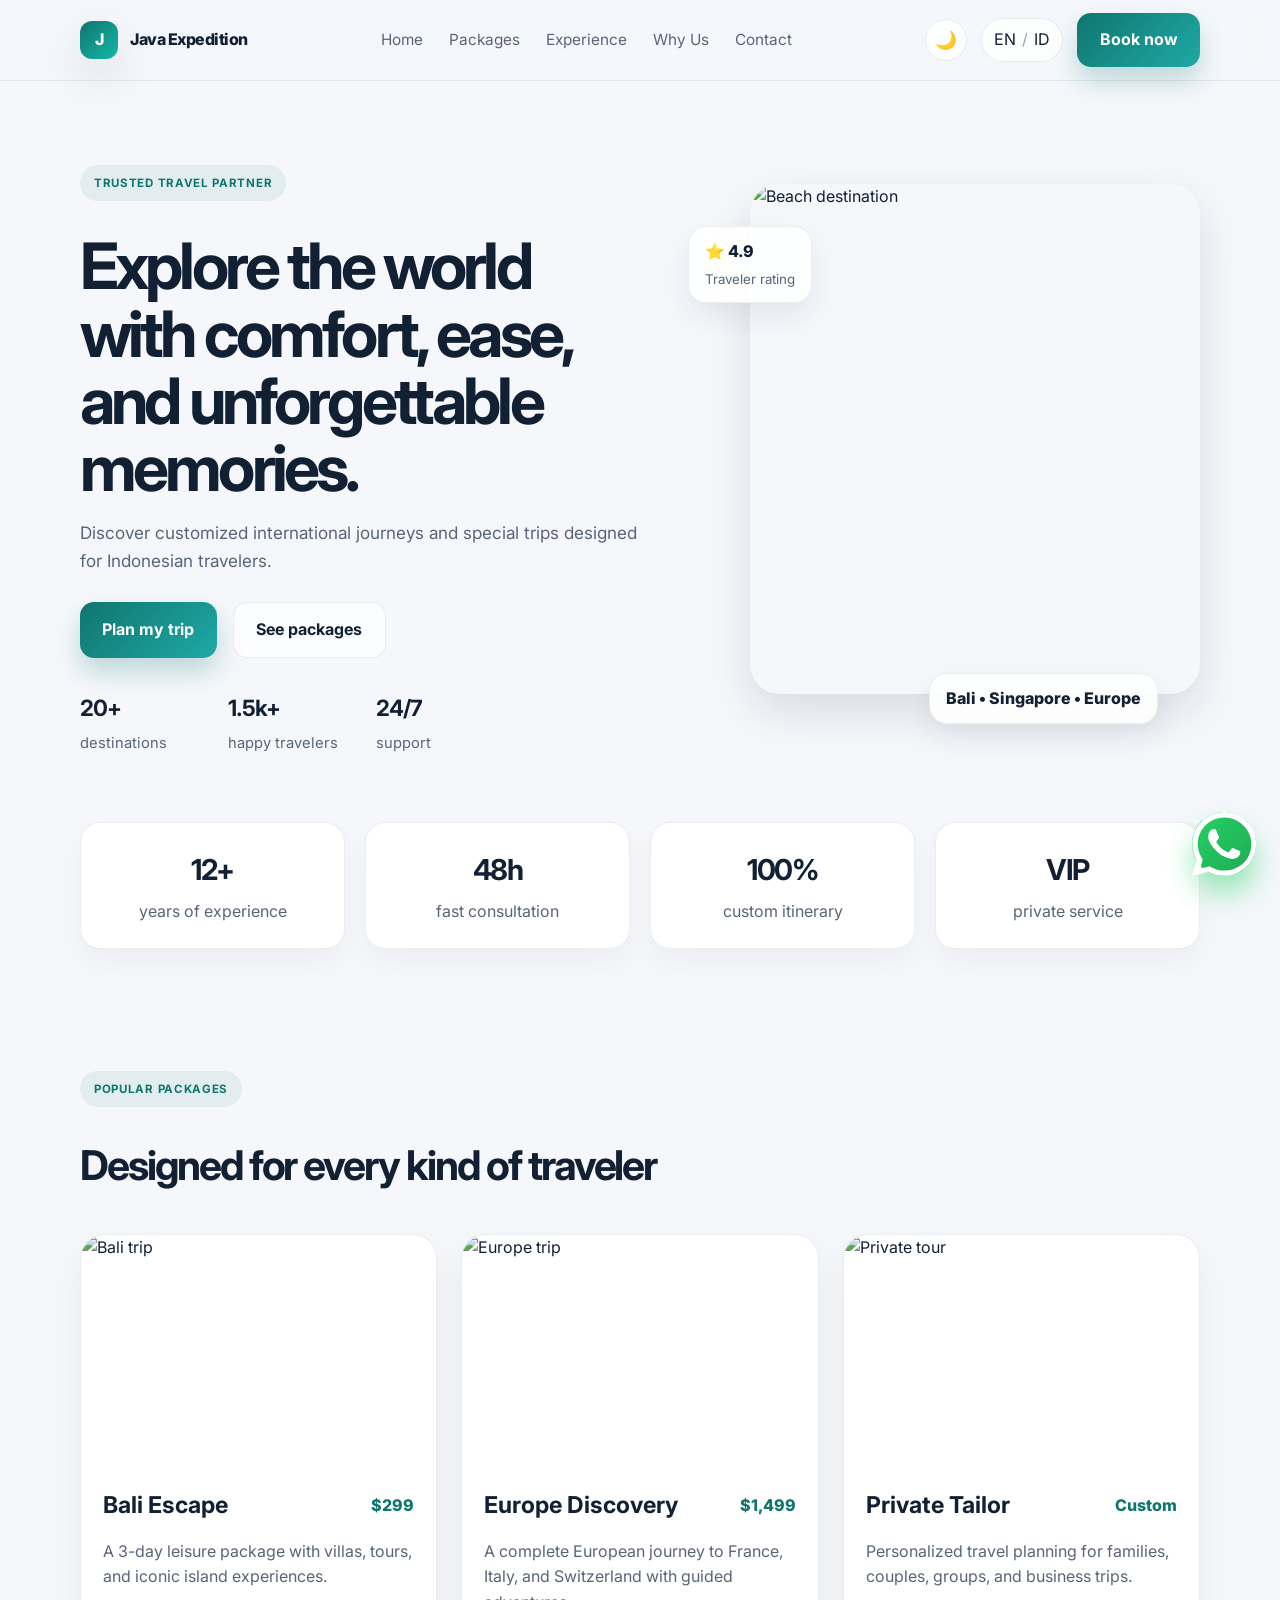
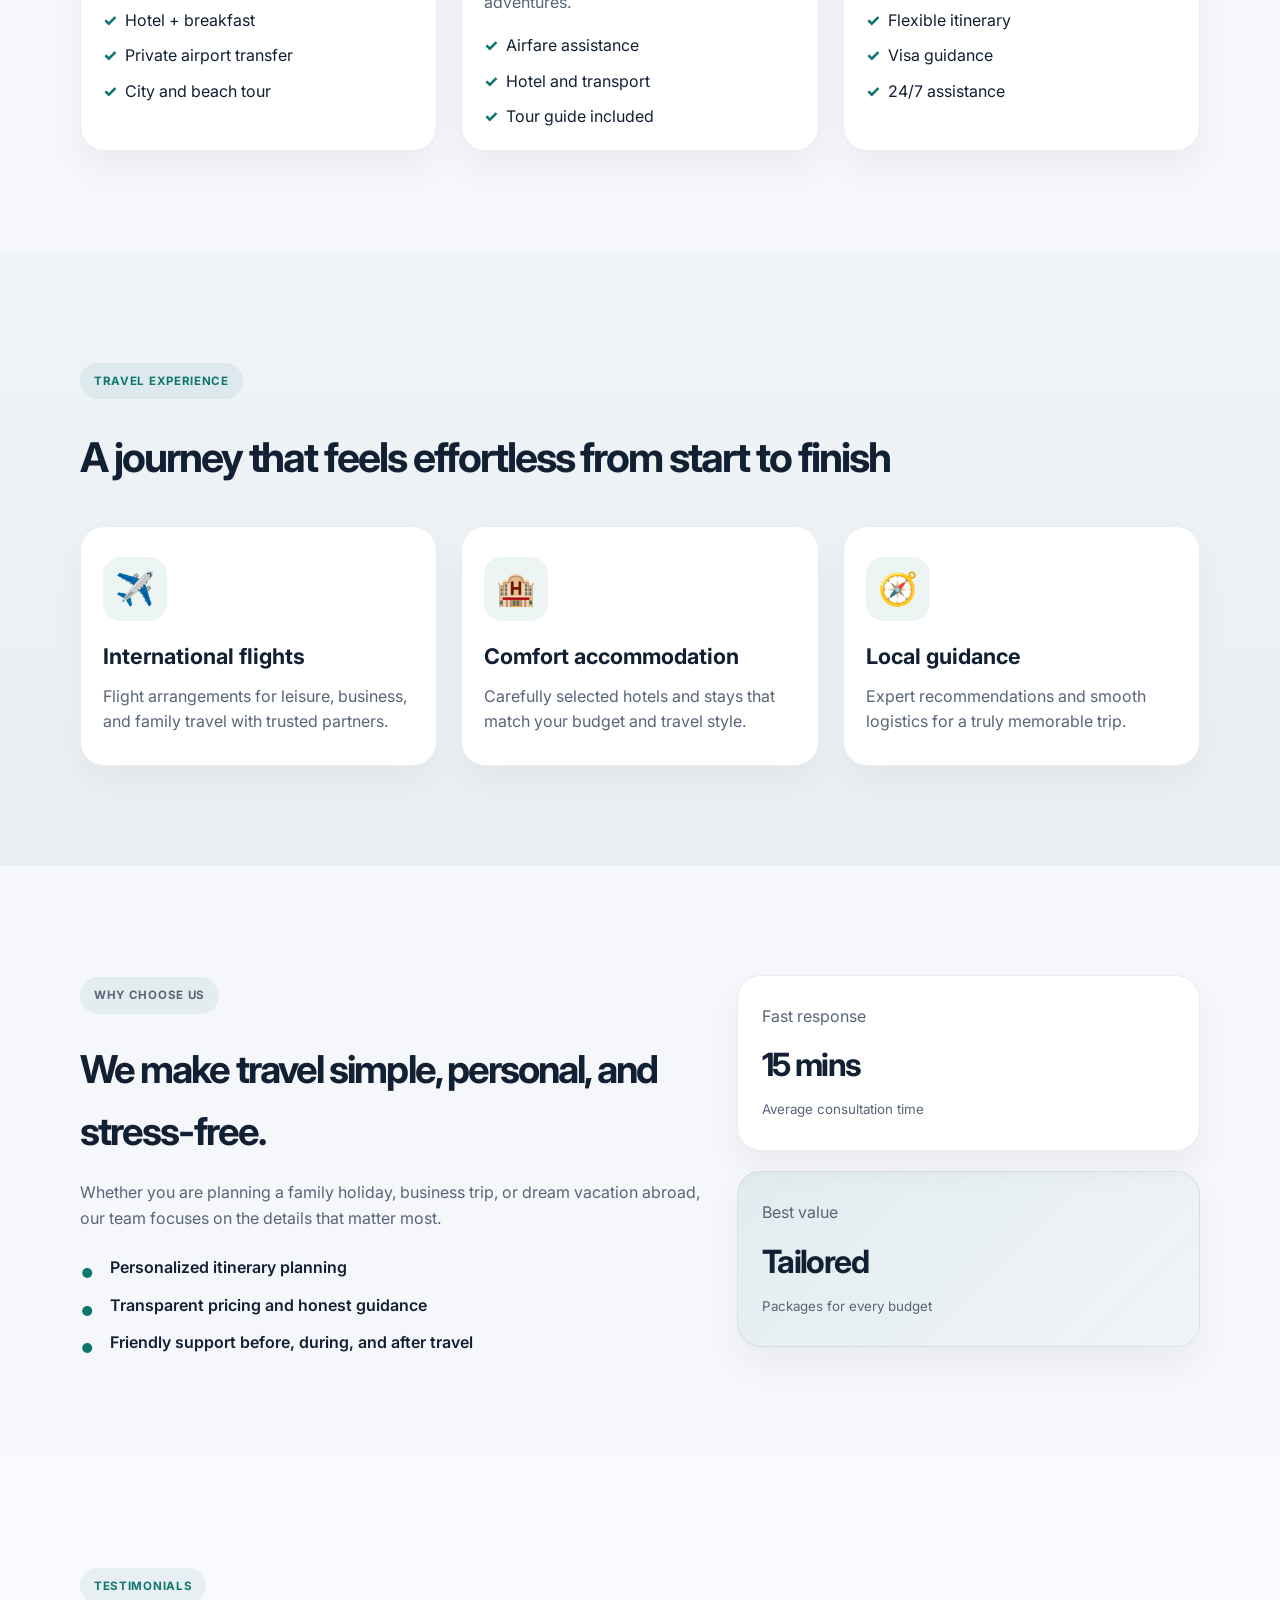
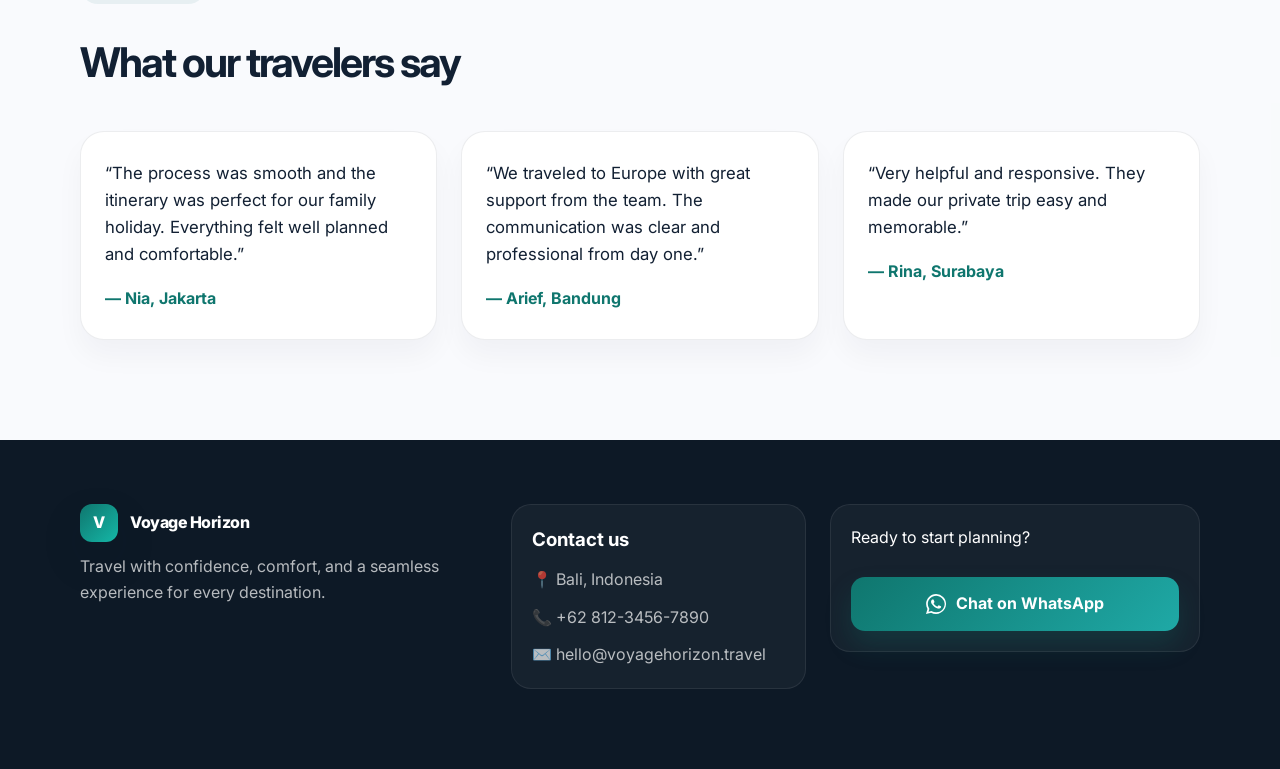
==== index.html @ e989019c "commit pertama" ====
<!DOCTYPE html>
<html lang="en">
  <head>
    <meta charset="UTF-8" />
    <meta name="viewport" content="width=device-width, initial-scale=1.0" />
    <meta
      name="description"
      content="Bilingual international and domestic travel website for private tours and custom packages."
    />
    <title>Java Expedition | Travel & Tours</title>
    <link rel="preconnect" href="https://fonts.googleapis.com" />
    <link rel="preconnect" href="https://fonts.gstatic.com" crossorigin />
    <link
      href="https://fonts.googleapis.com/css2?family=Inter:wght@400;500;600;700;800&display=swap"
      rel="stylesheet"
    />
    <link rel="stylesheet" href="style.css" />
  </head>
  <body>
    <header class="site-header">
      <div class="container nav">
        <div class="brand" aria-label="Java Expedition Logo">
          <span class="brand-mark">J</span>
          <span>Java Expedition</span>
        </div>

        <nav class="main-nav" aria-label="Main navigation">
          <a href="#home" data-i18n="navHome">Home</a>
          <a href="#packages" data-i18n="navPackages">Packages</a>
          <a href="#experience" data-i18n="navExperience">Experience</a>
          <a href="#why-us" data-i18n="navWhyUs">Why Us</a>
          <a href="#contact" data-i18n="navContact">Contact</a>
        </nav>

        <div class="nav-actions">
          <button class="theme-toggle" id="themeToggle" type="button" aria-label="Toggle dark mode">
            <span class="theme-icon" aria-hidden="true">🌙</span>
          </button>
          <button class="lang-toggle" id="langToggle" type="button" aria-label="Toggle language">
            <span>EN</span>
            <span class="divider">/</span>
            <span>ID</span>
          </button>
          <a href="#contact" class="btn btn-primary" data-i18n="navButton">Book now</a>
        </div>
      </div>
    </header>

    <main>
      <section class="hero" id="home">
        <div class="container hero-grid">
          <div class="hero-copy">
            <p class="eyebrow" data-i18n="eyebrow">Trusted travel partner</p>
            <h1 data-i18n="heroTitle">Explore the world with comfort, ease, and unforgettable memories.</h1>
            <p class="lead" data-i18n="heroSubtitle">
              Discover customized international journeys and special trips designed for Indonesian travelers.
            </p>

            <div class="hero-actions">
              <a class="btn btn-primary" href="#contact" data-i18n="ctaPrimary">Plan my trip</a>
              <a class="btn btn-secondary" href="#packages" data-i18n="ctaSecondary">See packages</a>
            </div>

            <ul class="hero-meta">
              <li><strong>20+</strong><span data-i18n="metaDestinations">destinations</span></li>
              <li><strong>1.5k+</strong><span data-i18n="metaClients">happy travelers</span></li>
              <li><strong>24/7</strong><span data-i18n="metaSupport">support</span></li>
            </ul>
          </div>

          <div class="hero-visual" aria-label="Travel destination collage">
            <div class="image-card image-main">
              <img
                src="https://images.unsplash.com/photo-1507525428034-b723cf961d3e?auto=format&fit=crop&w=900&q=80"
                alt="Beach destination"
              />
            </div>
            <div class="floating-badge badge-top">
              <span>⭐ 4.9</span>
              <small data-i18n="badgeReview">Traveler rating</small>
            </div>
            <div class="floating-badge badge-bottom">
              <span data-i18n="badgeTrip">Bali • Singapore • Europe</span>
            </div>
          </div>
        </div>
      </section>

      <section class="stats">
        <div class="container stats-grid">
          <div class="stat-box">
            <strong>12+</strong>
            <span data-i18n="statYears">years of experience</span>
          </div>
          <div class="stat-box">
            <strong>48h</strong>
            <span data-i18n="statResponse">fast consultation</span>
          </div>
          <div class="stat-box">
            <strong>100%</strong>
            <span data-i18n="statCustom">custom itinerary</span>
          </div>
          <div class="stat-box">
            <strong>VIP</strong>
            <span data-i18n="statService">private service</span>
          </div>
        </div>
      </section>

      <section class="section" id="packages">
        <div class="container">
          <div class="section-heading">
            <p class="eyebrow" data-i18n="sectionTag">Popular packages</p>
            <h2 data-i18n="packageHeading">Designed for every kind of traveler</h2>
          </div>

          <div class="card-grid three-col">
            <article class="travel-card">
              <div class="card-image">
                <img
                  src="https://images.unsplash.com/photo-1527631746610-bca00a040d60?auto=format&fit=crop&w=800&q=80"
                  alt="Bali trip"
                />
              </div>
              <div class="card-body">
                <div class="card-header">
                  <h3 data-i18n="packageOneTitle">Bali Escape</h3>
                  <span class="price">$299</span>
                </div>
                <p data-i18n="packageOneText">A 3-day leisure package with villas, tours, and iconic island experiences.</p>
                <ul>
                  <li data-i18n="packageOneItem1">Hotel + breakfast</li>
                  <li data-i18n="packageOneItem2">Private airport transfer</li>
                  <li data-i18n="packageOneItem3">City and beach tour</li>
                </ul>
              </div>
            </article>

            <article class="travel-card">
              <div class="card-image">
                <img
                  src="https://images.unsplash.com/photo-1501785888041-af3ef285b470?auto=format&fit=crop&w=800&q=80"
                  alt="Europe trip"
                />
              </div>
              <div class="card-body">
                <div class="card-header">
                  <h3 data-i18n="packageTwoTitle">Europe Discovery</h3>
                  <span class="price">$1,499</span>
                </div>
                <p data-i18n="packageTwoText">A complete European journey to France, Italy, and Switzerland with guided adventures.</p>
                <ul>
                  <li data-i18n="packageTwoItem1">Airfare assistance</li>
                  <li data-i18n="packageTwoItem2">Hotel and transport</li>
                  <li data-i18n="packageTwoItem3">Tour guide included</li>
                </ul>
              </div>
            </article>

            <article class="travel-card">
              <div class="card-image">
                <img
                  src="https://images.unsplash.com/photo-1516483638261-f4dbaf036963?auto=format&fit=crop&w=800&q=80"
                  alt="Private tour"
                />
              </div>
              <div class="card-body">
                <div class="card-header">
                  <h3 data-i18n="packageThreeTitle">Private Tailor</h3>
                  <span class="price">Custom</span>
                </div>
                <p data-i18n="packageThreeText">Personalized travel planning for families, couples, groups, and business trips.</p>
                <ul>
                  <li data-i18n="packageThreeItem1">Flexible itinerary</li>
                  <li data-i18n="packageThreeItem2">Visa guidance</li>
                  <li data-i18n="packageThreeItem3">24/7 assistance</li>
                </ul>
              </div>
            </article>
          </div>
        </div>
      </section>

      <section class="section alt-section" id="experience">
        <div class="container">
          <div class="section-heading">
            <p class="eyebrow" data-i18n="experienceTag">Travel experience</p>
            <h2 data-i18n="experienceHeading">A journey that feels effortless from start to finish</h2>
          </div>

          <div class="feature-grid">
            <div class="feature-box">
              <div class="icon">✈️</div>
              <h3 data-i18n="featureOneTitle">International flights</h3>
              <p data-i18n="featureOneText">Flight arrangements for leisure, business, and family travel with trusted partners.</p>
            </div>
            <div class="feature-box">
              <div class="icon">🏨</div>
              <h3 data-i18n="featureTwoTitle">Comfort accommodation</h3>
              <p data-i18n="featureTwoText">Carefully selected hotels and stays that match your budget and travel style.</p>
            </div>
            <div class="feature-box">
              <div class="icon">🧭</div>
              <h3 data-i18n="featureThreeTitle">Local guidance</h3>
              <p data-i18n="featureThreeText">Expert recommendations and smooth logistics for a truly memorable trip.</p>
            </div>
          </div>
        </div>
      </section>

      <section class="section" id="why-us">
        <div class="container why-grid">
          <div class="why-copy">
            <p class="eyebrow" data-i18n="whyTag">Why choose us</p>
            <h2 data-i18n="whyHeading">We make travel simple, personal, and stress-free.</h2>
            <p data-i18n="whyText">
              Whether you are planning a family holiday, business trip, or dream vacation abroad, our team focuses on the details that matter most.
            </p>
            <ul class="check-list">
              <li data-i18n="whyItem1">Personalized itinerary planning</li>
              <li data-i18n="whyItem2">Transparent pricing and honest guidance</li>
              <li data-i18n="whyItem3">Friendly support before, during, and after travel</li>
            </ul>
          </div>

          <div class="why-panel">
            <div class="mini-card">
              <span class="mini-label" data-i18n="panelLabel">Fast response</span>
              <strong>15 mins</strong>
              <small data-i18n="panelText">Average consultation time</small>
            </div>
            <div class="mini-card accent">
              <span class="mini-label" data-i18n="panelLabel2">Best value</span>
              <strong>Tailored</strong>
              <small data-i18n="panelText2">Packages for every budget</small>
            </div>
          </div>
        </div>
      </section>

      <section class="section testimonial-section">
        <div class="container">
          <div class="section-heading">
            <p class="eyebrow" data-i18n="reviewTag">Testimonials</p>
            <h2 data-i18n="reviewHeading">What our travelers say</h2>
          </div>

          <div class="testimonial-grid">
            <blockquote>
              <p data-i18n="reviewOne">“The process was smooth and the itinerary was perfect for our family holiday. Everything felt well planned and comfortable.”</p>
              <footer>— Nia, Jakarta</footer>
            </blockquote>
            <blockquote>
              <p data-i18n="reviewTwo">“We traveled to Europe with great support from the team. The communication was clear and professional from day one.”</p>
              <footer>— Arief, Bandung</footer>
            </blockquote>
            <blockquote>
              <p data-i18n="reviewThree">“Very helpful and responsive. They made our private trip easy and memorable.”</p>
              <footer>— Rina, Surabaya</footer>
            </blockquote>
          </div>
        </div>
      </section>
    </main>

    <footer class="site-footer" id="contact">
      <div class="container footer-grid">
        <div>
          <div class="brand footer-brand" aria-label="Voyage Horizon Logo">
            <span class="brand-mark">V</span>
            <span>Voyage Horizon</span>
          </div>
          <p data-i18n="footerText">Travel with confidence, comfort, and a seamless experience for every destination.</p>
        </div>

        <div class="contact-box">
          <h3 data-i18n="contactTitle">Contact us</h3>
          <p>📍 Bali, Indonesia</p>
          <p>📞 +62 812-3456-7890</p>
          <p>✉️ hello@voyagehorizon.travel</p>
        </div>

        <div class="cta-box">
          <p data-i18n="ctaFooter">Ready to start planning?</p>
          <a
            class="btn btn-primary whatsapp-button"
            href="https://wa.me/6281234567890?text=Hello%20Voyage%20Horizon%2C%20I%20want%20to%20book%20a%20trip%20with%20you."
            target="_blank"
            rel="noopener noreferrer"
            aria-label="Chat on WhatsApp"
          >
            <span class="whatsapp-icon" aria-hidden="true">
              <svg viewBox="0 0 24 24" xmlns="http://www.w3.org/2000/svg">
                <path d="M20.52 3.48A11.86 11.86 0 0 0 12.1 0C5.53 0 .13 5.4.13 12.04c0 2.12.56 4.2 1.62 6.03L0 24l6.08-1.6a11.97 11.97 0 0 0 5.98 1.52h.01c6.57 0 11.96-5.41 11.96-12.05 0-3.22-1.25-6.25-3.52-8.39ZM12.1 21.96h-.01a9.97 9.97 0 0 1-5.07-1.38l-.36-.22-3.6.95 1-3.5-.24-.37A9.93 9.93 0 0 1 2.16 12c0-5.5 4.48-9.97 10.01-9.97 2.67 0 5.17 1.04 7.04 2.93A9.87 9.87 0 0 1 12.1 21.96Zm5.52-7.42c-.3-.15-1.77-.87-2.04-.97-.27-.1-.47-.15-.67.15-.2.3-.77.97-.94 1.17-.17.2-.35.22-.65.07-.3-.15-1.28-.47-2.43-1.5-.9-.8-1.51-1.78-1.68-2.08-.18-.3-.02-.46.13-.61.14-.14.3-.35.45-.52.15-.17.2-.3.3-.5.1-.2.05-.38-.03-.52-.08-.15-.67-1.62-.92-2.22-.24-.58-.49-.5-.67-.5h-.57c-.2 0-.52.07-.8.35-.27.28-1.03 1.01-1.03 2.46 0 1.45 1.05 2.85 1.2 3.04.15.2 2.08 3.17 5.04 4.44.7.3 1.25.48 1.68.62.71.22 1.35.19 1.86.11.57-.08 1.77-.72 2.02-1.42.25-.7.25-1.3.18-1.42-.08-.13-.28-.2-.58-.35Z" fill="currentColor"/>
              </svg>
            </span>
            <span data-i18n="whatsappButton">Chat on WhatsApp</span>
          </a>
        </div>
      </div>
    </footer>

    <a
      class="floating-whatsapp"
      href="https://wa.me/6285231127887?text=Hello%20Voyage%20Horizon%2C%20I%20want%20to%20book%20a%20trip%20with%20you."
      target="_blank"
      rel="noopener noreferrer"
      aria-label="Chat on WhatsApp"
    >
      <svg viewBox="0 0 24 24" xmlns="http://www.w3.org/2000/svg">
        <path d="M20.52 3.48A11.86 11.86 0 0 0 12.1 0C5.53 0 .13 5.4.13 12.04c0 2.12.56 4.2 1.62 6.03L0 24l6.08-1.6a11.97 11.97 0 0 0 5.98 1.52h.01c6.57 0 11.96-5.41 11.96-12.05 0-3.22-1.25-6.25-3.52-8.39ZM12.1 21.96h-.01a9.97 9.97 0 0 1-5.07-1.38l-.36-.22-3.6.95 1-3.5-.24-.37A9.93 9.93 0 0 1 2.16 12c0-5.5 4.48-9.97 10.01-9.97 2.67 0 5.17 1.04 7.04 2.93A9.87 9.87 0 0 1 12.1 21.96Zm5.52-7.42c-.3-.15-1.77-.87-2.04-.97-.27-.1-.47-.15-.67.15-.2.3-.77.97-.94 1.17-.17.2-.35.22-.65.07-.3-.15-1.28-.47-2.43-1.5-.9-.8-1.51-1.78-1.68-2.08-.18-.3-.02-.46.13-.61.14-.14.3-.35.45-.52.15-.17.2-.3.3-.5.1-.2.05-.38-.03-.52-.08-.15-.67-1.62-.92-2.22-.24-.58-.49-.5-.67-.5h-.57c-.2 0-.52.07-.8.35-.27.28-1.03 1.01-1.03 2.46 0 1.45 1.05 2.85 1.2 3.04.15.2 2.08 3.17 5.04 4.44.7.3 1.25.48 1.68.62.71.22 1.35.19 1.86.11.57-.08 1.77-.72 2.02-1.42.25-.7.25-1.3.18-1.42-.08-.13-.28-.2-.58-.35Z" fill="currentColor"/>
      </svg>
    </a>

    <script src="script.js"></script>
  </body>
</html>
---- style.css ----
:root {
  --bg: #f5f7fb;
  --surface: #ffffff;
  --surface-alt: #eef4ff;
  --primary: #0f766e;
  --primary-dark: #0a4d4a;
  --accent: #f59e0b;
  --text: #122033;
  --muted: #586578;
  --line: rgba(18, 32, 51, 0.08);
  --shadow: 0 18px 45px rgba(15, 23, 42, 0.12);
  --green: #25d366;
  --green-dark: #1ea952;
}

body[data-theme="dark"] {
  --bg: #0b1220;
  --surface: #111827;
  --surface-alt: #172033;
  --primary: #57d0bb;
  --primary-dark: #9fead9;
  --accent: #fbbf24;
  --text: #edf6ff;
  --muted: #b9c4d8;
  --line: rgba(148, 163, 184, 0.18);
  --shadow: 0 18px 45px rgba(2, 6, 23, 0.55);
  --green: #25d366;
  --green-dark: #1ea952;
}

* {
  box-sizing: border-box;
}

html {
  scroll-behavior: smooth;
}

body {
  margin: 0;
  font-family: "Inter", sans-serif;
  background: var(--bg);
  color: var(--text);
  line-height: 1.6;
  transition: background-color 0.25s ease, color 0.25s ease;
}

a {
  text-decoration: none;
  color: inherit;
}

img {
  display: block;
  width: 100%;
}

button {
  font: inherit;
}

.container {
  width: min(1120px, calc(100% - 32px));
  margin: 0 auto;
}

.site-header {
  position: sticky;
  top: 0;
  z-index: 100;
  backdrop-filter: blur(12px);
  background: rgba(245, 247, 251, 0.82);
  border-bottom: 1px solid var(--line);
}

body[data-theme="dark"] .site-header {
  background: rgba(11, 18, 32, 0.82);
}

.nav {
  display: flex;
  align-items: center;
  justify-content: space-between;
  min-height: 80px;
  gap: 20px;
}

.brand {
  display: inline-flex;
  align-items: center;
  gap: 12px;
  font-weight: 800;
  color: var(--text);
  letter-spacing: -0.03em;
}

.brand-mark {
  display: grid;
  place-items: center;
  width: 38px;
  height: 38px;
  border-radius: 12px;
  color: white;
  background: linear-gradient(135deg, var(--primary), #15b7a7);
  box-shadow: var(--shadow);
}

.main-nav {
  display: flex;
  align-items: center;
  gap: 26px;
  color: var(--muted);
  font-size: 0.96rem;
}

.main-nav a {
  transition: color 0.2s ease;
}

.main-nav a:hover,
.main-nav a:focus-visible {
  color: var(--primary);
}

.nav-actions {
  display: flex;
  align-items: center;
  gap: 14px;
}

.theme-toggle,
.lang-toggle {
  display: inline-flex;
  align-items: center;
  justify-content: center;
  border: 1px solid var(--line);
  background: rgba(255, 255, 255, 0.8);
  border-radius: 999px;
  color: var(--text);
  cursor: pointer;
  transition: transform 0.2s ease, border-color 0.2s ease, background-color 0.2s ease;
}

.theme-toggle {
  width: 42px;
  height: 42px;
  padding: 0;
  font-size: 1.1rem;
}

.lang-toggle {
  gap: 6px;
  padding: 8px 12px;
}

.theme-toggle:hover,
.theme-toggle:focus-visible,
.lang-toggle:hover,
.lang-toggle:focus-visible {
  transform: translateY(-1px);
  border-color: rgba(15, 118, 110, 0.35);
}

body[data-theme="dark"] .theme-toggle,
body[data-theme="dark"] .lang-toggle {
  background: rgba(17, 24, 39, 0.8);
}

.divider {
  opacity: 0.4;
}

.btn {
  display: inline-flex;
  align-items: center;
  justify-content: center;
  gap: 10px;
  border-radius: 14px;
  padding: 0.9rem 1.4rem;
  font-weight: 700;
  transition: transform 0.2s ease, box-shadow 0.2s ease;
}

.btn:hover,
.btn:focus-visible {
  transform: translateY(-2px);
}

.btn-primary {
  background: linear-gradient(135deg, var(--primary), #1fa9a6);
  color: #fff;
  box-shadow: 0 14px 26px rgba(15, 118, 110, 0.24);
}

.btn-secondary {
  background: rgba(255, 255, 255, 0.7);
  color: var(--text);
  border: 1px solid var(--line);
}

body[data-theme="dark"] .btn-secondary {
  background: rgba(17, 24, 39, 0.9);
}

.hero {
  padding: 72px 0 48px;
}

.hero-grid {
  display: grid;
  grid-template-columns: 1.05fr 0.95fr;
  align-items: center;
  gap: 42px;
}

.eyebrow {
  display: inline-flex;
  align-items: center;
  gap: 8px;
  padding: 9px 14px;
  border-radius: 999px;
  background: rgba(15, 118, 110, 0.08);
  color: var(--primary);
  letter-spacing: 0.06em;
  text-transform: uppercase;
  font-size: 0.72rem;
  font-weight: 700;
}

.hero-copy h1 {
  margin: 20px 0 18px;
  font-size: clamp(2.5rem, 5vw, 4.3rem);
  line-height: 1.05;
  letter-spacing: -0.06em;
}

.lead {
  max-width: 560px;
  font-size: 1.07rem;
  color: var(--muted);
}

.hero-actions {
  display: flex;
  flex-wrap: wrap;
  gap: 16px;
  margin-top: 28px;
}

.hero-meta {
  list-style: none;
  display: flex;
  flex-wrap: wrap;
  gap: 28px;
  padding: 0;
  margin: 32px 0 0;
}

.hero-meta li {
  display: flex;
  flex-direction: column;
  gap: 6px;
  min-width: 120px;
}

.hero-meta strong {
  font-size: 1.4rem;
  letter-spacing: -0.04em;
}

.hero-meta span {
  color: var(--muted);
  font-size: 0.92rem;
}

.hero-visual {
  position: relative;
  min-height: 540px;
}

.image-card {
  position: absolute;
  overflow: hidden;
  border-radius: 30px;
  box-shadow: var(--shadow);
}

.image-main {
  inset: 0 0 30px 62px;
}

.image-main img {
  height: 100%;
  object-fit: cover;
}

.floating-badge {
  position: absolute;
  display: flex;
  flex-direction: column;
  gap: 4px;
  background: rgba(255, 255, 255, 0.9);
  border: 1px solid rgba(18, 32, 51, 0.08);
  border-radius: 18px;
  padding: 12px 16px;
  box-shadow: 0 14px 30px rgba(18, 32, 51, 0.08);
}

.floating-badge span {
  font-weight: 800;
  color: var(--text);
}

.floating-badge small {
  color: var(--muted);
}

.badge-top {
  left: 0;
  top: 42px;
}

.badge-bottom {
  right: 42px;
  bottom: 0;
}

.stats {
  padding: 18px 0 10px;
}

.stats-grid {
  display: grid;
  grid-template-columns: repeat(4, 1fr);
  gap: 20px;
}

.stat-box {
  background: var(--surface);
  border: 1px solid var(--line);
  border-radius: 20px;
  padding: 24px 20px;
  text-align: center;
  box-shadow: 0 14px 28px rgba(15, 23, 42, 0.04);
}

.stat-box strong {
  display: block;
  font-size: 1.8rem;
  letter-spacing: -0.05em;
  margin-bottom: 6px;
}

.stat-box span {
  color: var(--muted);
}

.section {
  padding: 100px 0;
}

.alt-section {
  background: linear-gradient(180deg, rgba(17, 94, 89, 0.02), rgba(17, 94, 89, 0.06));
}

.section-heading {
  margin-bottom: 36px;
}

.section-heading h2 {
  margin: 14px 0 0;
  font-size: clamp(2rem, 3.2vw, 3rem);
  letter-spacing: -0.05em;
}

.card-grid {
  display: grid;
  gap: 24px;
}

.three-col {
  grid-template-columns: repeat(3, minmax(0, 1fr));
}

.travel-card {
  background: var(--surface);
  border: 1px solid var(--line);
  border-radius: 24px;
  overflow: hidden;
  box-shadow: 0 16px 36px rgba(15, 23, 42, 0.05);
}

.card-image img {
  height: 230px;
  object-fit: cover;
}

.card-body {
  padding: 22px 22px 20px;
}

.card-header {
  display: flex;
  align-items: center;
  justify-content: space-between;
  gap: 14px;
}

.card-header h3 {
  margin: 0;
  font-size: 1.45rem;
}

.price {
  color: var(--primary);
  font-weight: 800;
}

.card-body p {
  margin: 14px 0 18px;
  color: var(--muted);
}

.card-body ul {
  list-style: none;
  padding: 0;
  margin: 0;
  display: grid;
  gap: 10px;
  color: var(--text);
}

.card-body li::before {
  content: "✓";
  color: var(--primary);
  font-weight: 800;
  margin-right: 8px;
}

.feature-grid {
  display: grid;
  grid-template-columns: repeat(3, minmax(0, 1fr));
  gap: 24px;
}

.feature-box {
  background: var(--surface);
  border: 1px solid var(--line);
  border-radius: 24px;
  padding: 30px 22px;
  box-shadow: 0 14px 32px rgba(15, 23, 42, 0.04);
}

.icon {
  display: grid;
  place-items: center;
  width: 64px;
  height: 64px;
  border-radius: 18px;
  background: rgba(15, 118, 110, 0.08);
  font-size: 2rem;
  margin-bottom: 18px;
}

.feature-box h3 {
  margin: 0 0 10px;
  font-size: 1.35rem;
}

.feature-box p {
  margin: 0;
  color: var(--muted);
}

.why-grid {
  display: grid;
  grid-template-columns: 1.15fr 0.85fr;
  gap: 30px;
  align-items: center;
}

.why-copy h2 {
  font-size: clamp(2rem, 3vw, 3rem);
  margin: 14px 0 18px;
  letter-spacing: -0.05em;
}

.why-copy p {
  color: var(--muted);
}

.check-list {
  list-style: none;
  padding: 0;
  margin: 24px 0 0;
  display: grid;
  gap: 12px;
}

.check-list li {
  position: relative;
  padding-left: 30px;
  font-weight: 600;
}

.check-list li::before {
  content: "•";
  position: absolute;
  left: 0;
  top: 0;
  color: var(--primary);
  font-size: 2rem;
  line-height: 1;
}

.why-panel {
  display: grid;
  gap: 20px;
}

.mini-card {
  background: var(--surface);
  border: 1px solid var(--line);
  border-radius: 24px;
  padding: 28px 24px;
  box-shadow: 0 18px 34px rgba(15, 23, 42, 0.05);
}

.mini-card strong {
  display: block;
  font-size: 2rem;
  letter-spacing: -0.05em;
  margin: 10px 0 6px;
}

.mini-label,
.mini-card small {
  color: var(--muted);
}

.mini-card.accent {
  background: linear-gradient(135deg, rgba(15, 118, 110, 0.08), rgba(15, 118, 110, 0.02));
}

.testimonial-section {
  background: rgba(255, 255, 255, 0.35);
}

.testimonial-grid {
  display: grid;
  grid-template-columns: repeat(3, minmax(0, 1fr));
  gap: 24px;
}

blockquote {
  margin: 0;
  padding: 28px 24px;
  background: var(--surface);
  border-radius: 24px;
  border: 1px solid var(--line);
  box-shadow: 0 16px 28px rgba(15, 23, 42, 0.04);
}

blockquote p {
  margin: 0 0 18px;
  color: var(--text);
  font-size: 1.05rem;
}

blockquote footer {
  margin-top: 12px;
  color: var(--primary);
  font-weight: 700;
}

.site-footer {
  background: #0d1926;
  color: rgba(255, 255, 255, 0.84);
  padding: 64px 0 80px;
}

.footer-grid {
  display: grid;
  grid-template-columns: 1.1fr 0.8fr 1fr;
  gap: 24px;
  align-items: start;
}

.footer-brand {
  color: white;
}

.site-footer p {
  margin: 12px 0 0;
  color: rgba(255, 255, 255, 0.7);
}

.contact-box,
.cta-box {
  background: rgba(255, 255, 255, 0.04);
  border: 1px solid rgba(255, 255, 255, 0.08);
  border-radius: 20px;
  padding: 20px 20px;
}

.contact-box h3,
.cta-box p {
  color: white;
  margin-top: 0;
  margin-bottom: 12px;
}

.whatsapp-button {
  width: 100%;
  margin-top: 14px;
}

.whatsapp-icon {
  width: 20px;
  height: 20px;
  display: inline-flex;
}

.whatsapp-icon svg,
.floating-whatsapp svg {
  width: 100%;
  height: 100%;
}

.floating-whatsapp {
  position: fixed;
  right: 24px;
  bottom: 24px;
  width: 64px;
  height: 64px;
  display: grid;
  place-items: center;
  background: linear-gradient(135deg, var(--green), var(--green-dark));
  color: white;
  border-radius: 50%;
  box-shadow: 0 18px 28px rgba(37, 211, 102, 0.45);
  z-index: 200;
}

.floating-whatsapp:hover,
.floating-whatsapp:focus-visible {
  transform: translateY(-2px) scale(1.02);
}

@media (max-width: 900px) {
  .main-nav {
    display: none;
  }

  .hero-grid,
  .why-grid,
  .footer-grid,
  .three-col,
  .feature-grid,
  .testimonial-grid,
  .stats-grid {
    grid-template-columns: 1fr;
  }

  .hero-visual {
    min-height: 420px;
  }

  .image-main {
    inset: 0 0 12px 0;
  }

  .badge-bottom {
    right: 12px;
  }
}

@media (max-width: 560px) {
  .nav {
    flex-wrap: wrap;
    justify-content: center;
    padding: 16px 0;
  }

  .nav-actions {
    width: 100%;
    justify-content: center;
  }

  .hero {
    padding-top: 44px;
  }

  .hero-copy h1 {
    font-size: clamp(2.2rem, 14vw, 3rem);
  }

  .hero-actions,
  .hero-meta {
    flex-direction: column;
    align-items: flex-start;
  }

  .btn {
    width: 100%;
  }

  .floating-whatsapp {
    width: 58px;
    height: 58px;
    right: 18px;
    bottom: 18px;
  }
}
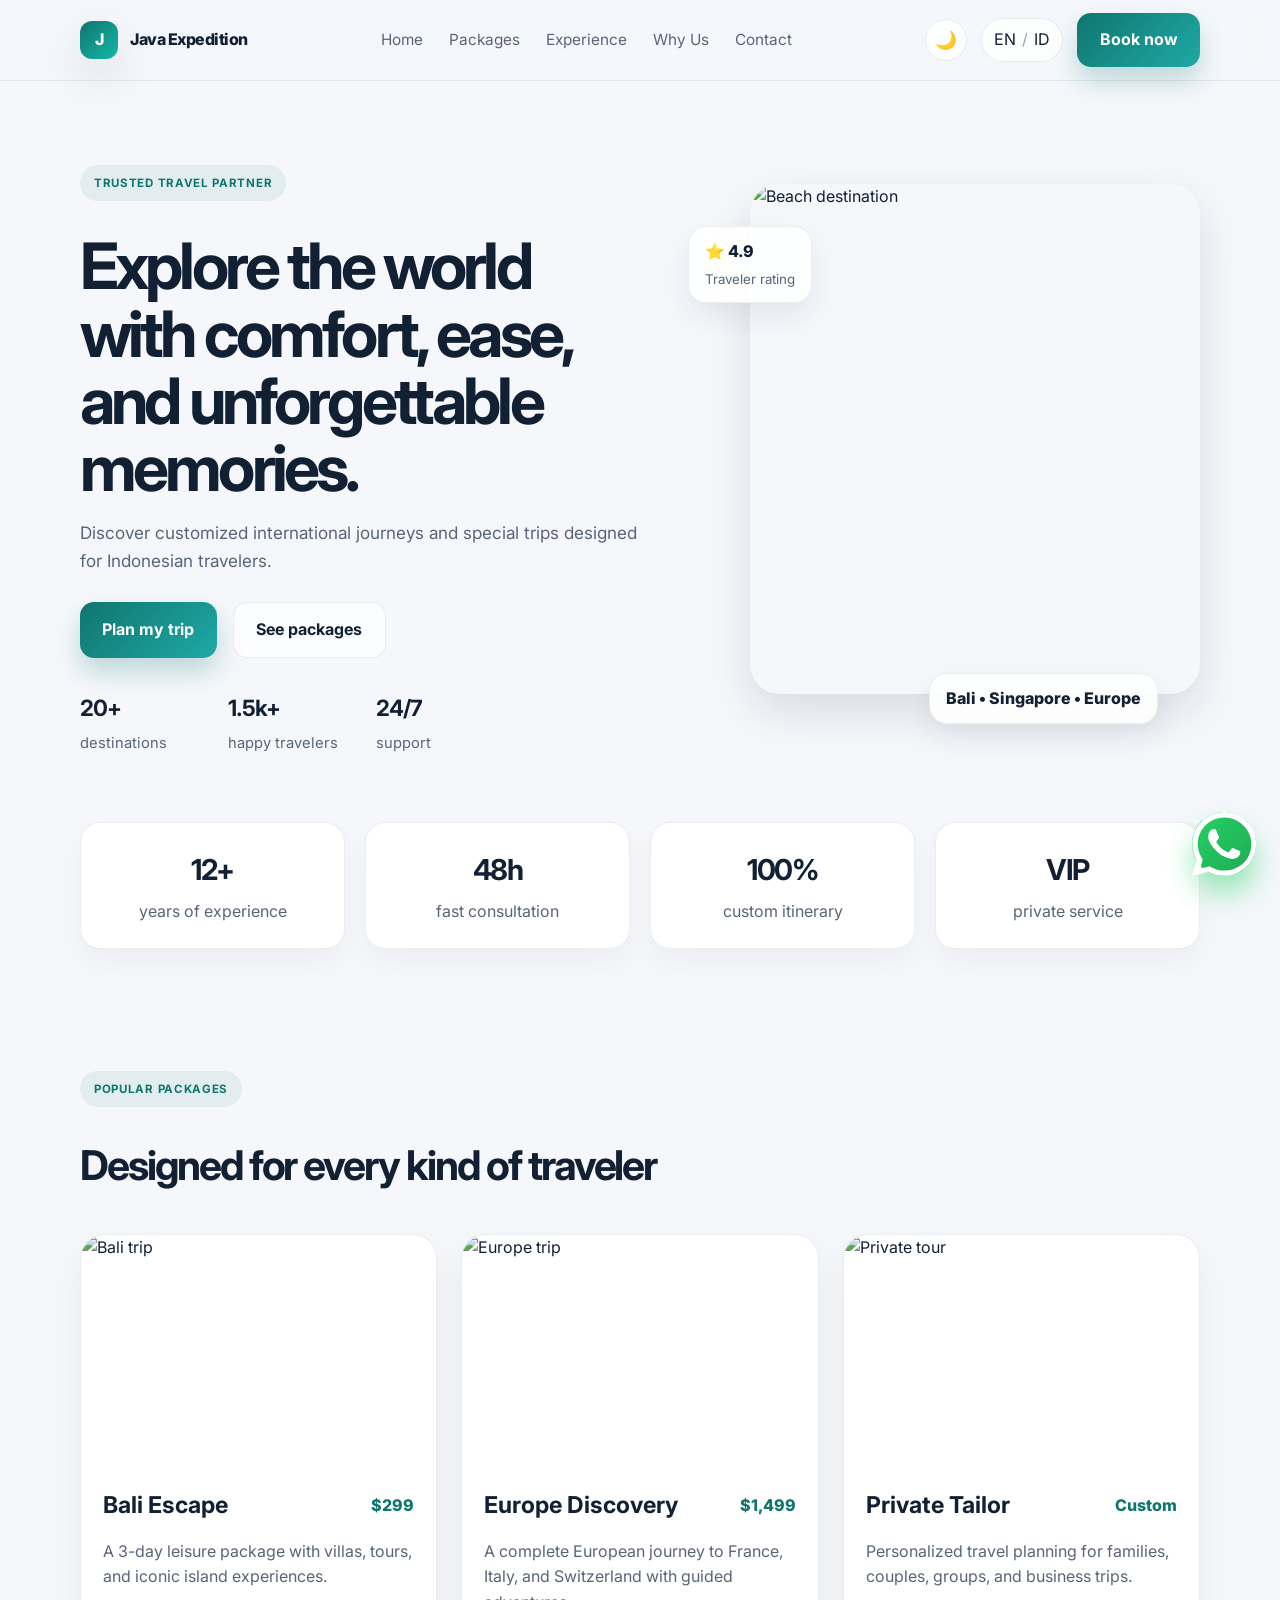
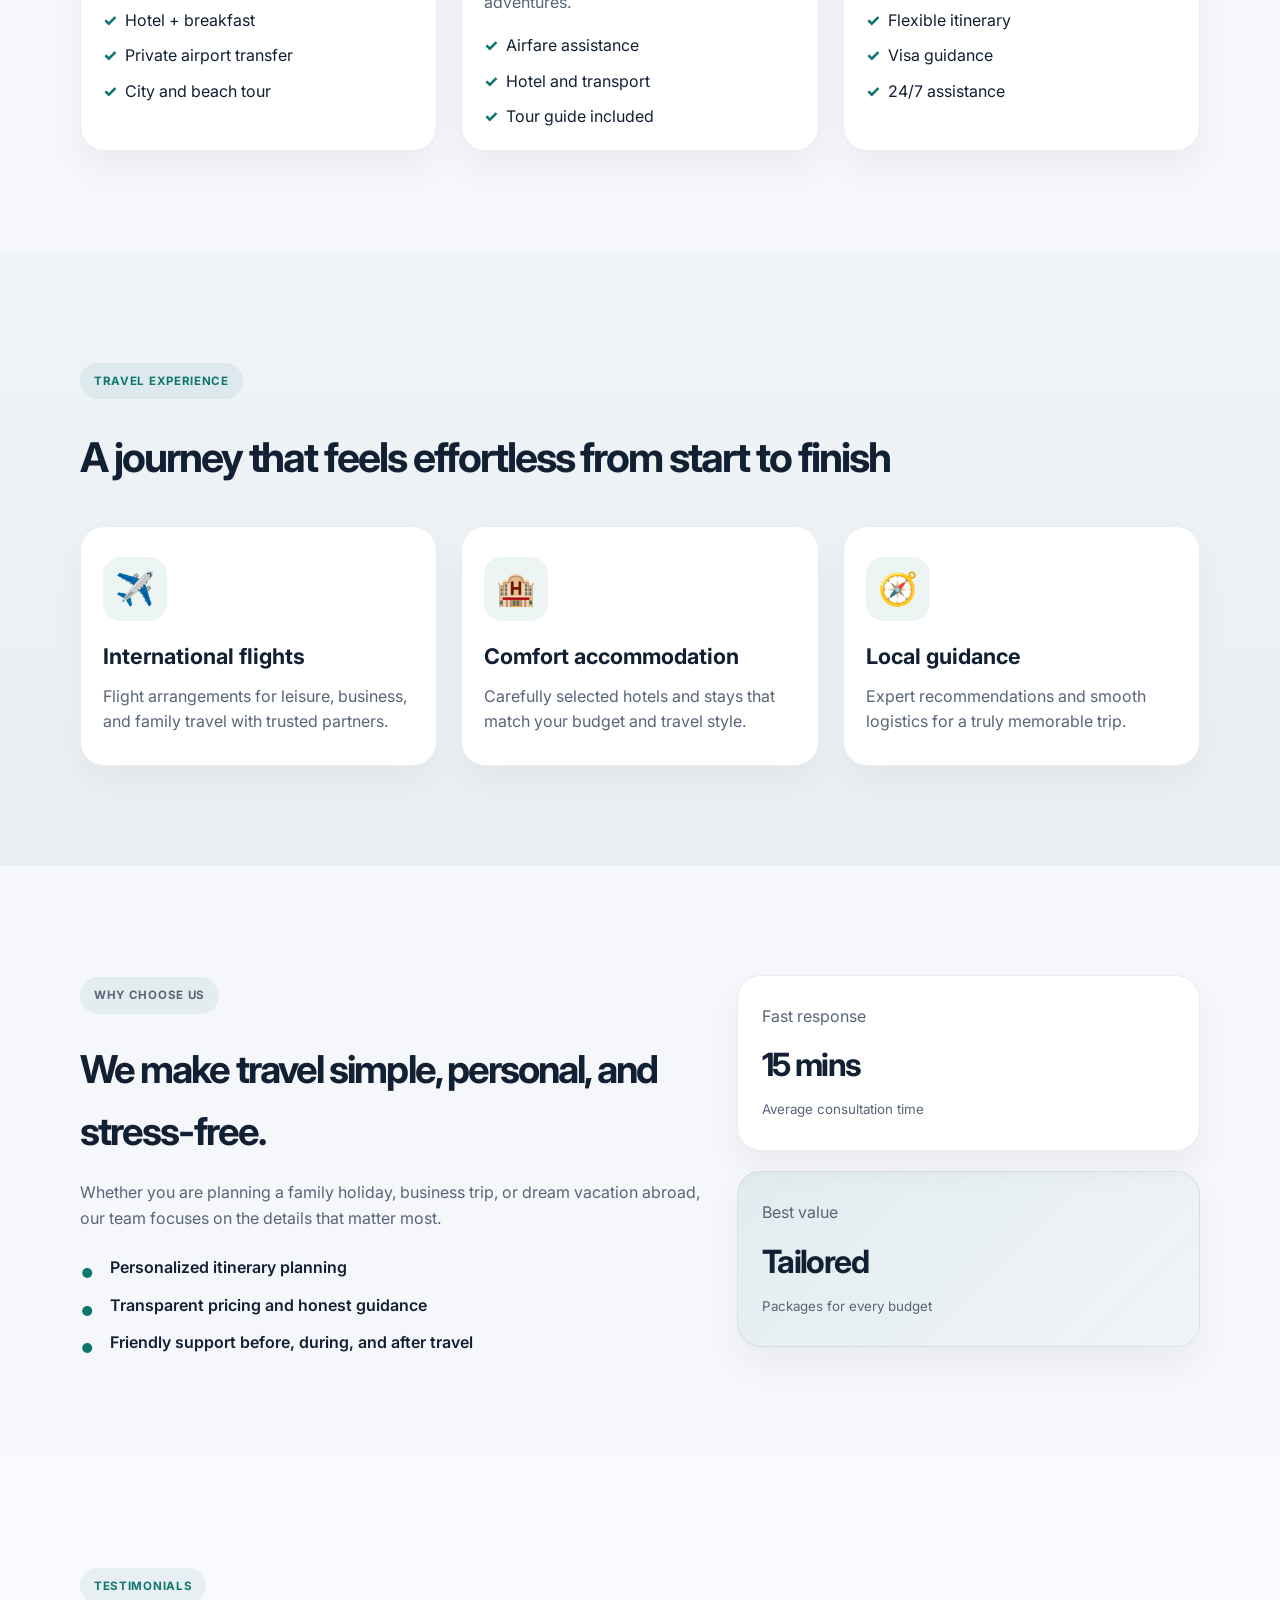
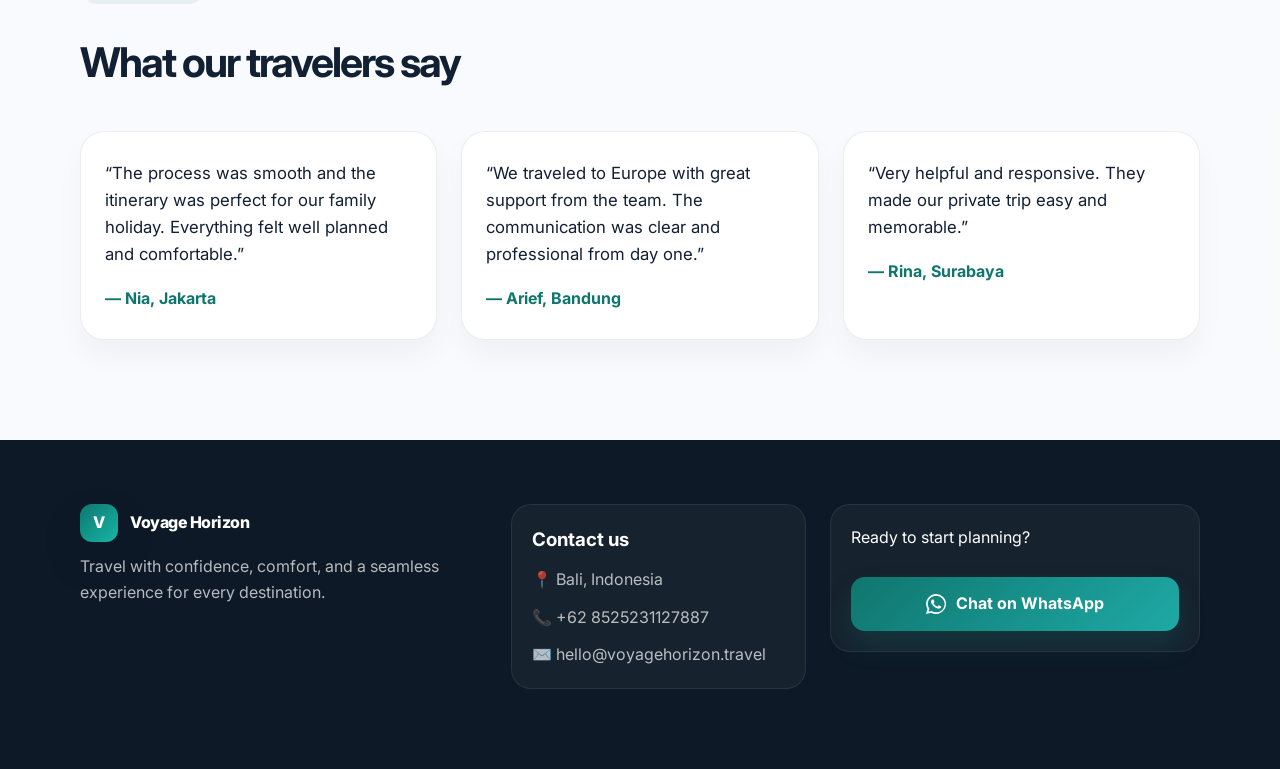
==== commit e72c813d: "commit kedua" ====
--- a/index.html
+++ b/index.html
@@ -276,7 +276,7 @@
         <div class="contact-box">
           <h3 data-i18n="contactTitle">Contact us</h3>
           <p>📍 Bali, Indonesia</p>
-          <p>📞 +62 812-3456-7890</p>
+          <p class="footer-whatsapp-number">📞 +62 852-3112-7887</p>
           <p>✉️ hello@voyagehorizon.travel</p>
         </div>
 
@@ -284,7 +284,7 @@
           <p data-i18n="ctaFooter">Ready to start planning?</p>
           <a
             class="btn btn-primary whatsapp-button"
-            href="https://wa.me/6281234567890?text=Hello%20Voyage%20Horizon%2C%20I%20want%20to%20book%20a%20trip%20with%20you."
+            href="https://wa.me/6285231127887?text=Hello%20Java%20Expedition%2C%20I%20want%20to%20book%20a%20trip%20with%20you."
             target="_blank"
             rel="noopener noreferrer"
             aria-label="Chat on WhatsApp"
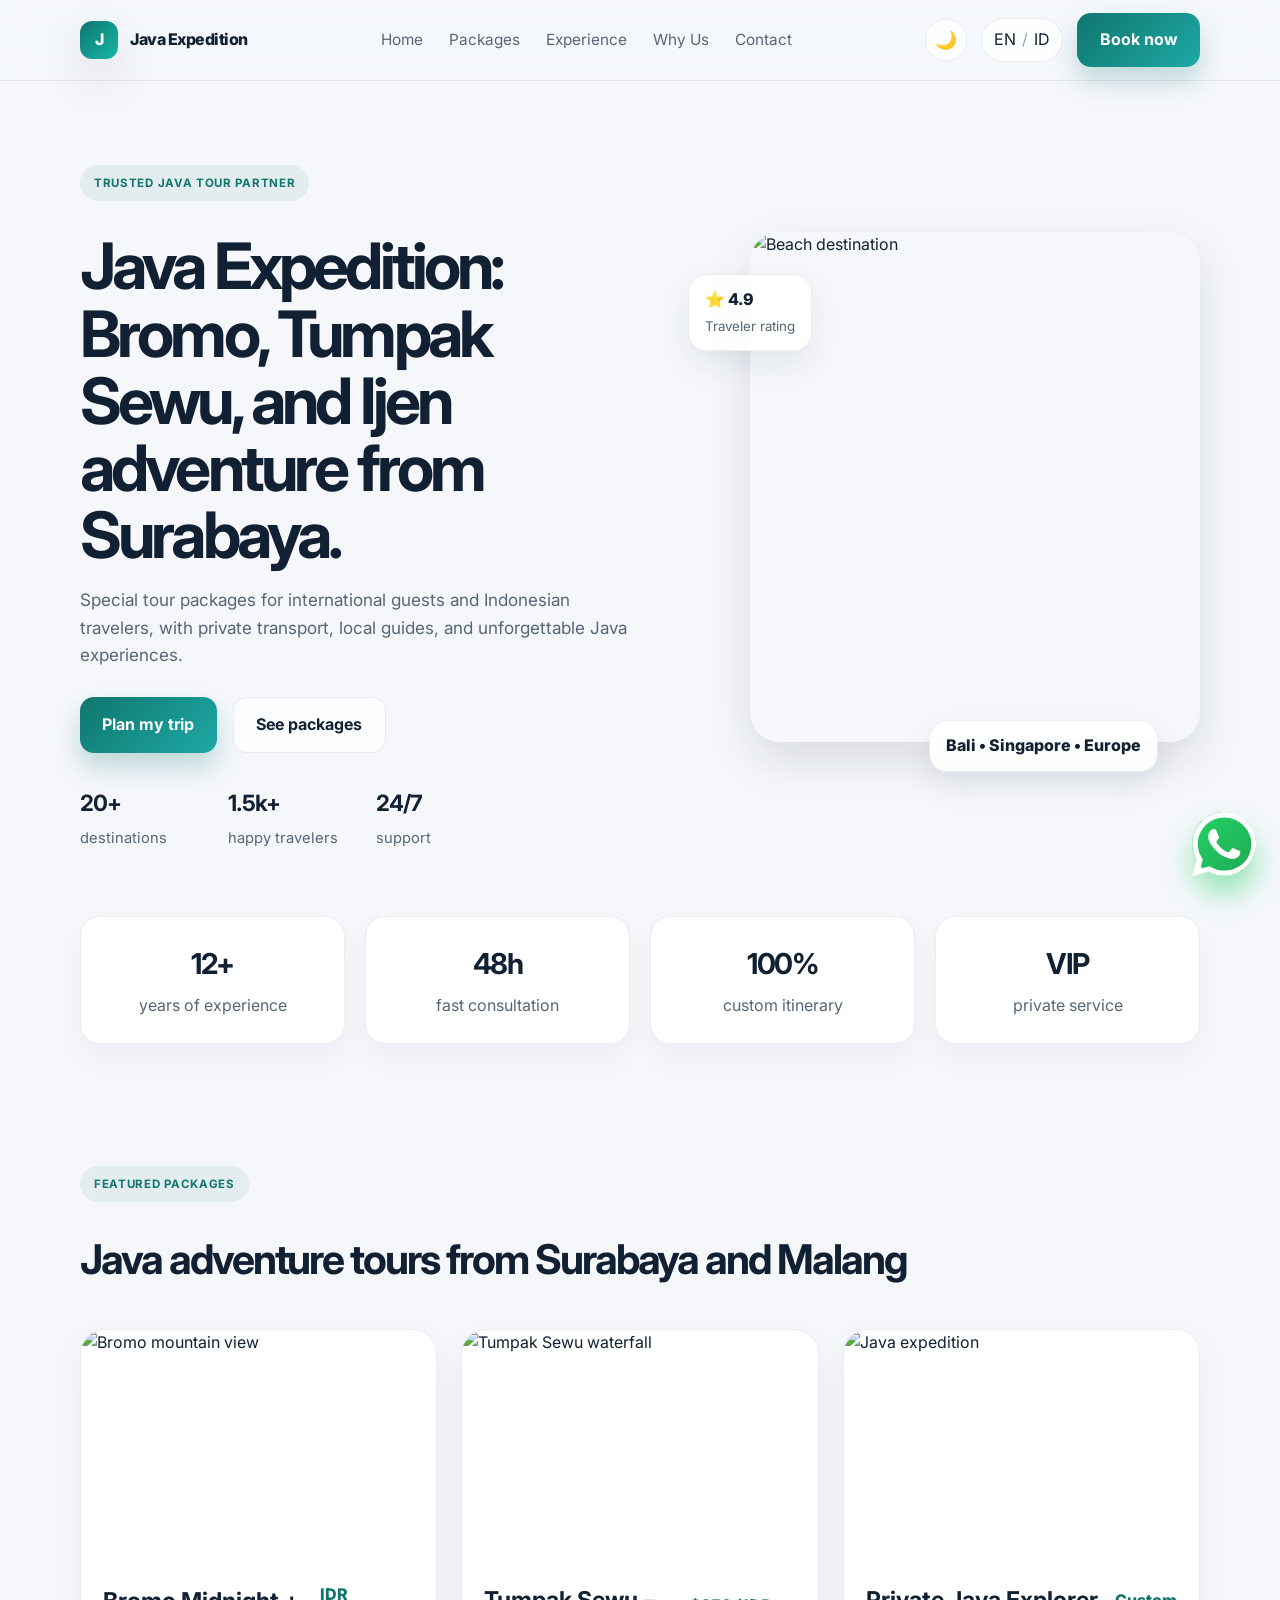
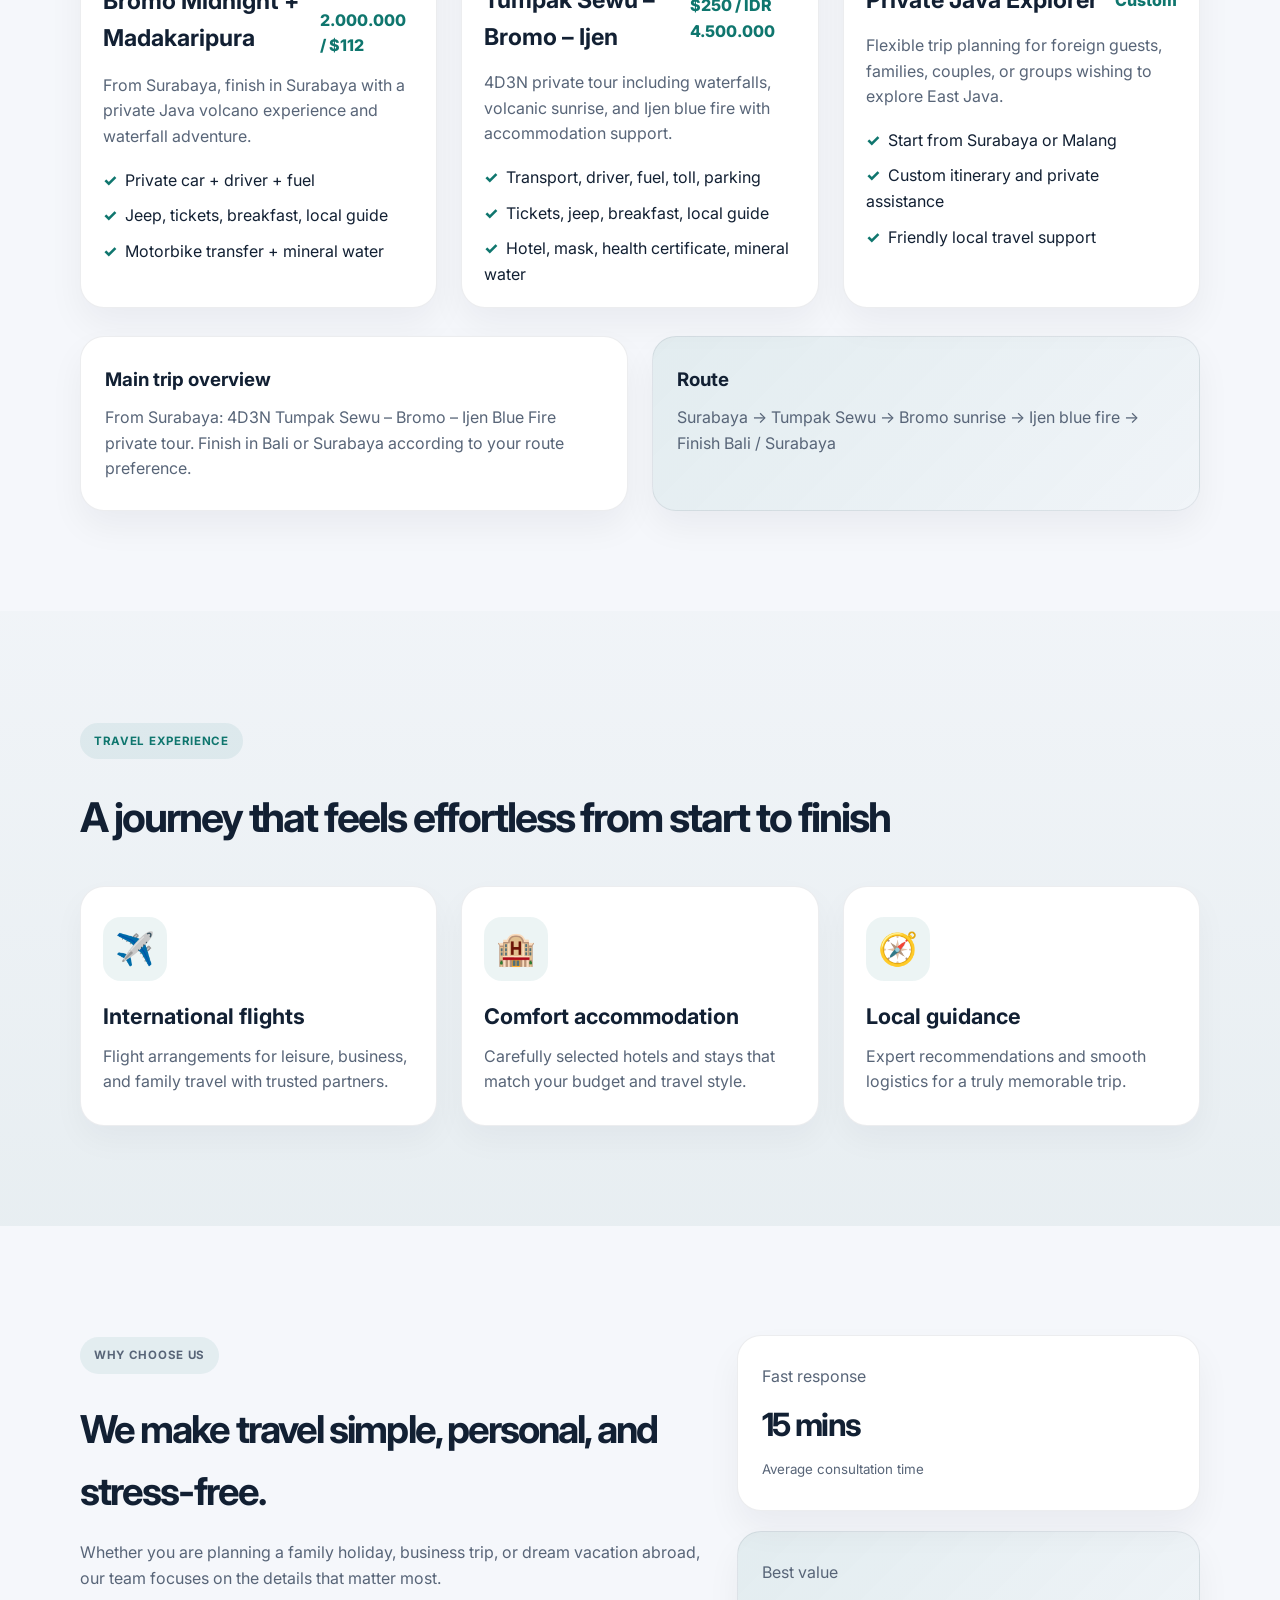
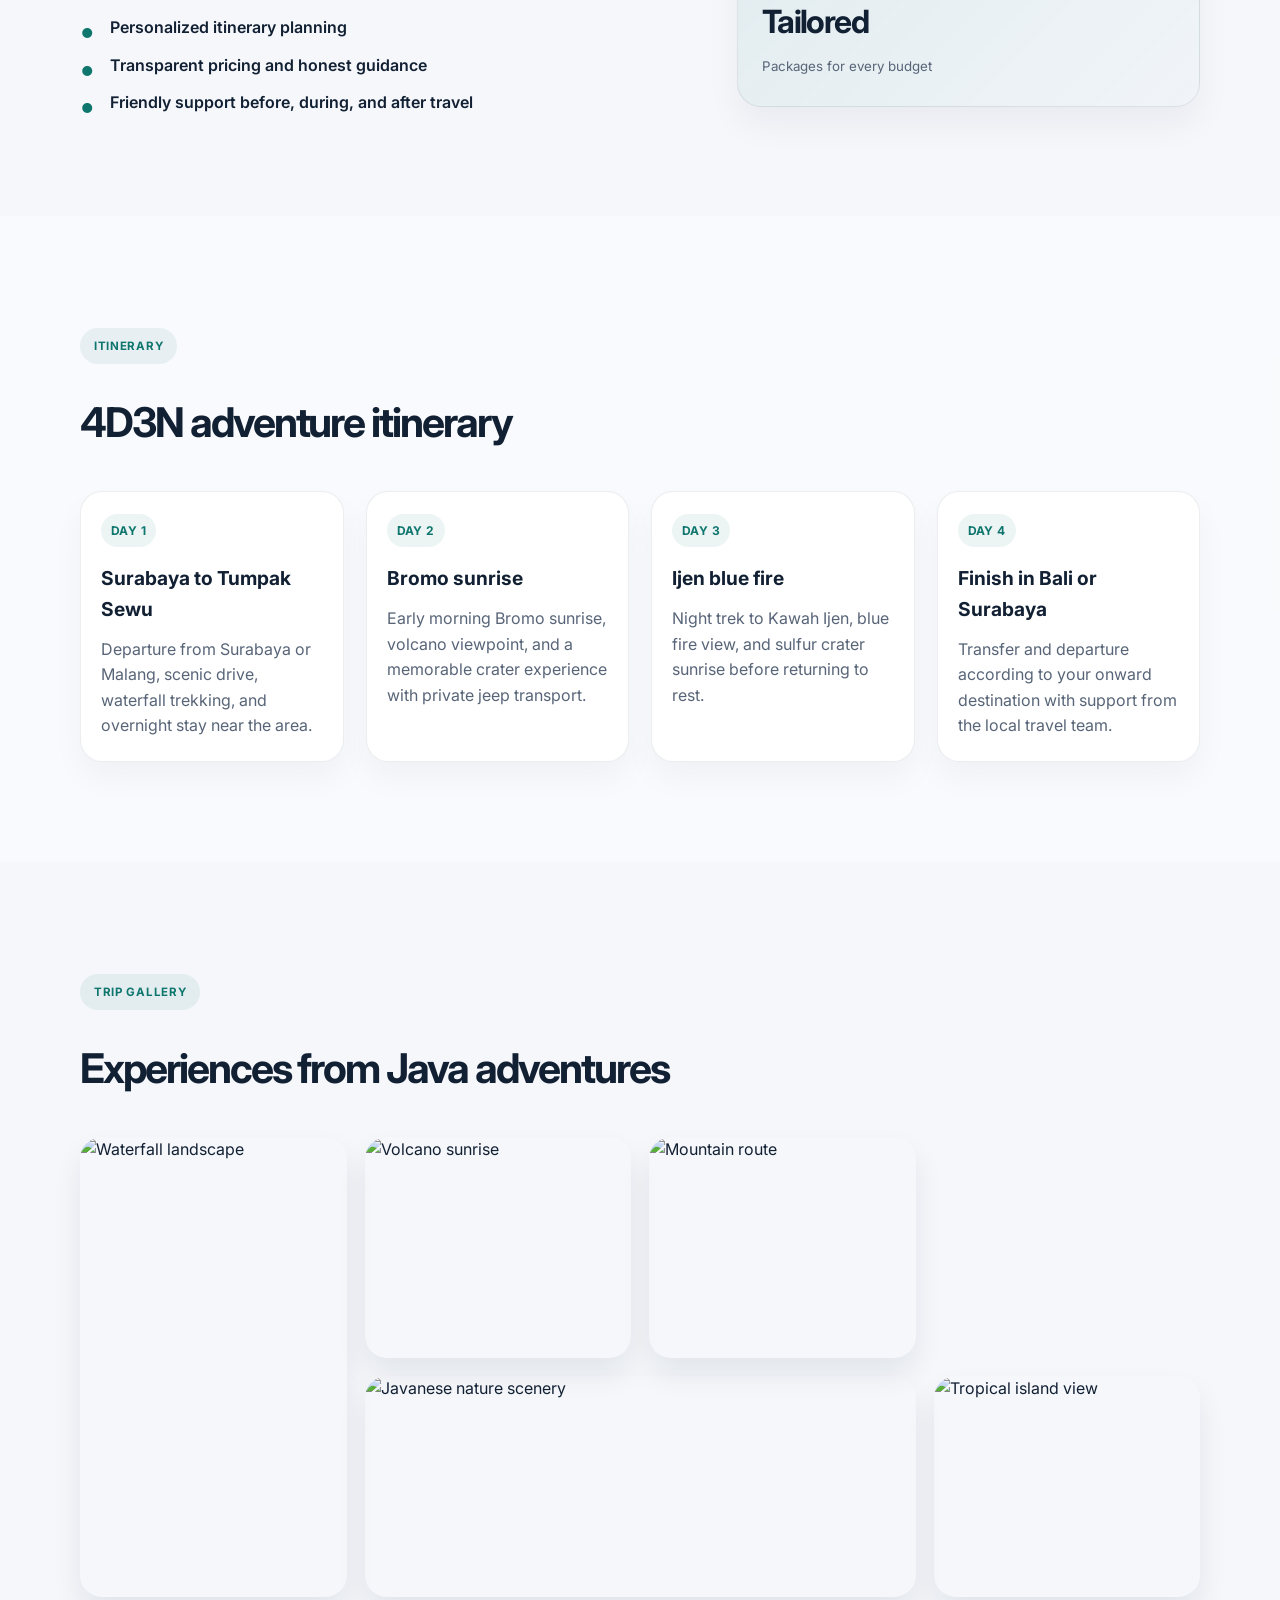
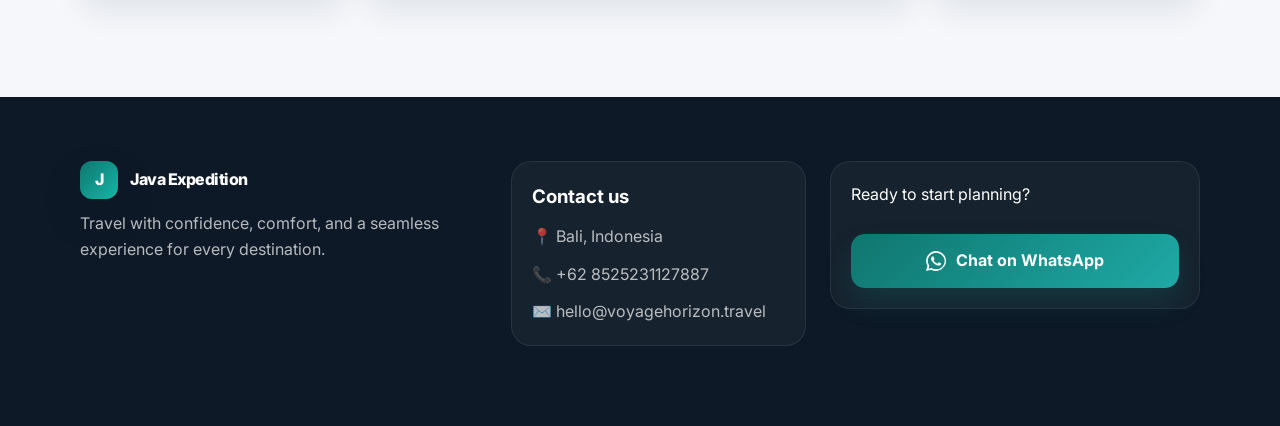
==== commit a43185de: "commit ketiga" ====
--- a/index.html
+++ b/index.html
@@ -50,10 +50,10 @@
       <section class="hero" id="home">
         <div class="container hero-grid">
           <div class="hero-copy">
-            <p class="eyebrow" data-i18n="eyebrow">Trusted travel partner</p>
-            <h1 data-i18n="heroTitle">Explore the world with comfort, ease, and unforgettable memories.</h1>
+            <p class="eyebrow" data-i18n="eyebrow">Trusted Java tour partner</p>
+            <h1 data-i18n="heroTitle">Java Expedition: Bromo, Tumpak Sewu, and Ijen adventure from Surabaya.</h1>
             <p class="lead" data-i18n="heroSubtitle">
-              Discover customized international journeys and special trips designed for Indonesian travelers.
+              Special tour packages for international guests and Indonesian travelers, with private transport, local guides, and unforgettable Java experiences.
             </p>
 
             <div class="hero-actions">
@@ -110,28 +110,28 @@
       <section class="section" id="packages">
         <div class="container">
           <div class="section-heading">
-            <p class="eyebrow" data-i18n="sectionTag">Popular packages</p>
-            <h2 data-i18n="packageHeading">Designed for every kind of traveler</h2>
+            <p class="eyebrow" data-i18n="sectionTag">Featured packages</p>
+            <h2 data-i18n="packageHeading">Java adventure tours from Surabaya and Malang</h2>
           </div>
 
           <div class="card-grid three-col">
             <article class="travel-card">
               <div class="card-image">
                 <img
-                  src="https://images.unsplash.com/photo-1527631746610-bca00a040d60?auto=format&fit=crop&w=800&q=80"
-                  alt="Bali trip"
+                  src="https://images.unsplash.com/photo-1500530855697-b586d89ba3ee?auto=format&fit=crop&w=800&q=80"
+                  alt="Bromo mountain view"
                 />
               </div>
               <div class="card-body">
                 <div class="card-header">
-                  <h3 data-i18n="packageOneTitle">Bali Escape</h3>
-                  <span class="price">$299</span>
+                  <h3 data-i18n="packageOneTitle">Bromo Midnight + Madakaripura</h3>
+                  <span class="price">IDR 2.000.000 / $112</span>
                 </div>
-                <p data-i18n="packageOneText">A 3-day leisure package with villas, tours, and iconic island experiences.</p>
+                <p data-i18n="packageOneText">From Surabaya, finish in Surabaya with a private Java volcano experience and waterfall adventure.</p>
                 <ul>
-                  <li data-i18n="packageOneItem1">Hotel + breakfast</li>
-                  <li data-i18n="packageOneItem2">Private airport transfer</li>
-                  <li data-i18n="packageOneItem3">City and beach tour</li>
+                  <li data-i18n="packageOneItem1">Private car + driver + fuel</li>
+                  <li data-i18n="packageOneItem2">Jeep, tickets, breakfast, local guide</li>
+                  <li data-i18n="packageOneItem3">Motorbike transfer + mineral water</li>
                 </ul>
               </div>
             </article>
@@ -140,19 +140,19 @@
               <div class="card-image">
                 <img
                   src="https://images.unsplash.com/photo-1501785888041-af3ef285b470?auto=format&fit=crop&w=800&q=80"
-                  alt="Europe trip"
+                  alt="Tumpak Sewu waterfall"
                 />
               </div>
               <div class="card-body">
                 <div class="card-header">
-                  <h3 data-i18n="packageTwoTitle">Europe Discovery</h3>
-                  <span class="price">$1,499</span>
+                  <h3 data-i18n="packageTwoTitle">Tumpak Sewu – Bromo – Ijen</h3>
+                  <span class="price">$250 / IDR 4.500.000</span>
                 </div>
-                <p data-i18n="packageTwoText">A complete European journey to France, Italy, and Switzerland with guided adventures.</p>
+                <p data-i18n="packageTwoText">4D3N private tour including waterfalls, volcanic sunrise, and Ijen blue fire with accommodation support.</p>
                 <ul>
-                  <li data-i18n="packageTwoItem1">Airfare assistance</li>
-                  <li data-i18n="packageTwoItem2">Hotel and transport</li>
-                  <li data-i18n="packageTwoItem3">Tour guide included</li>
+                  <li data-i18n="packageTwoItem1">Transport, driver, fuel, toll, parking</li>
+                  <li data-i18n="packageTwoItem2">Tickets, jeep, breakfast, local guide</li>
+                  <li data-i18n="packageTwoItem3">Hotel, mask, health certificate, mineral water</li>
                 </ul>
               </div>
             </article>
@@ -161,22 +161,33 @@
               <div class="card-image">
                 <img
                   src="https://images.unsplash.com/photo-1516483638261-f4dbaf036963?auto=format&fit=crop&w=800&q=80"
-                  alt="Private tour"
+                  alt="Java expedition"
                 />
               </div>
               <div class="card-body">
                 <div class="card-header">
-                  <h3 data-i18n="packageThreeTitle">Private Tailor</h3>
+                  <h3 data-i18n="packageThreeTitle">Private Java Explorer</h3>
                   <span class="price">Custom</span>
                 </div>
-                <p data-i18n="packageThreeText">Personalized travel planning for families, couples, groups, and business trips.</p>
+                <p data-i18n="packageThreeText">Flexible trip planning for foreign guests, families, couples, or groups wishing to explore East Java.</p>
                 <ul>
-                  <li data-i18n="packageThreeItem1">Flexible itinerary</li>
-                  <li data-i18n="packageThreeItem2">Visa guidance</li>
-                  <li data-i18n="packageThreeItem3">24/7 assistance</li>
+                  <li data-i18n="packageThreeItem1">Start from Surabaya or Malang</li>
+                  <li data-i18n="packageThreeItem2">Custom itinerary and private assistance</li>
+                  <li data-i18n="packageThreeItem3">Friendly local travel support</li>
                 </ul>
               </div>
             </article>
+          </div>
+
+          <div class="package-detail-grid">
+            <div class="detail-box">
+              <h3 data-i18n="detailTitle">Main trip overview</h3>
+              <p data-i18n="detailText">From Surabaya: 4D3N Tumpak Sewu – Bromo – Ijen Blue Fire private tour. Finish in Bali or Surabaya according to your route preference.</p>
+            </div>
+            <div class="detail-box accent-box">
+              <h3 data-i18n="routeTitle">Route</h3>
+              <p data-i18n="routeText">Surabaya → Tumpak Sewu → Bromo sunrise → Ijen blue fire → Finish Bali / Surabaya</p>
+            </div>
           </div>
         </div>
       </section>
@@ -241,23 +252,48 @@
       <section class="section testimonial-section">
         <div class="container">
           <div class="section-heading">
-            <p class="eyebrow" data-i18n="reviewTag">Testimonials</p>
-            <h2 data-i18n="reviewHeading">What our travelers say</h2>
-          </div>
-
-          <div class="testimonial-grid">
-            <blockquote>
-              <p data-i18n="reviewOne">“The process was smooth and the itinerary was perfect for our family holiday. Everything felt well planned and comfortable.”</p>
-              <footer>— Nia, Jakarta</footer>
-            </blockquote>
-            <blockquote>
-              <p data-i18n="reviewTwo">“We traveled to Europe with great support from the team. The communication was clear and professional from day one.”</p>
-              <footer>— Arief, Bandung</footer>
-            </blockquote>
-            <blockquote>
-              <p data-i18n="reviewThree">“Very helpful and responsive. They made our private trip easy and memorable.”</p>
-              <footer>— Rina, Surabaya</footer>
-            </blockquote>
+            <p class="eyebrow" data-i18n="reviewTag">Itinerary</p>
+            <h2 data-i18n="reviewHeading">4D3N adventure itinerary</h2>
+          </div>
+
+          <div class="itinerary-grid">
+            <div class="itinerary-card">
+              <span class="day-chip">Day 1</span>
+              <h3 data-i18n="dayOneTitle">Surabaya to Tumpak Sewu</h3>
+              <p data-i18n="dayOneText">Departure from Surabaya or Malang, scenic drive, waterfall trekking, and overnight stay near the area.</p>
+            </div>
+            <div class="itinerary-card">
+              <span class="day-chip">Day 2</span>
+              <h3 data-i18n="dayTwoTitle">Bromo sunrise</h3>
+              <p data-i18n="dayTwoText">Early morning Bromo sunrise, volcano viewpoint, and a memorable crater experience with private jeep transport.</p>
+            </div>
+            <div class="itinerary-card">
+              <span class="day-chip">Day 3</span>
+              <h3 data-i18n="dayThreeTitle">Ijen blue fire</h3>
+              <p data-i18n="dayThreeText">Night trek to Kawah Ijen, blue fire view, and sulfur crater sunrise before returning to rest.</p>
+            </div>
+            <div class="itinerary-card">
+              <span class="day-chip">Day 4</span>
+              <h3 data-i18n="dayFourTitle">Finish in Bali or Surabaya</h3>
+              <p data-i18n="dayFourText">Transfer and departure according to your onward destination with support from the local travel team.</p>
+            </div>
+          </div>
+        </div>
+      </section>
+
+      <section class="section gallery-section">
+        <div class="container">
+          <div class="section-heading">
+            <p class="eyebrow" data-i18n="galleryTag">Trip gallery</p>
+            <h2 data-i18n="galleryHeading">Experiences from Java adventures</h2>
+          </div>
+
+          <div class="gallery-grid">
+            <div class="gallery-card tall"><img src="https://images.unsplash.com/photo-1467269204594-9661b134dd2b?auto=format&fit=crop&w=900&q=80" alt="Waterfall landscape" /></div>
+            <div class="gallery-card"><img src="https://images.unsplash.com/photo-1500530855697-b586d89ba3ee?auto=format&fit=crop&w=900&q=80" alt="Volcano sunrise" /></div>
+            <div class="gallery-card"><img src="https://images.unsplash.com/photo-1476514525535-07fb3b4ae5f1?auto=format&fit=crop&w=900&q=80" alt="Mountain route" /></div>
+            <div class="gallery-card wide"><img src="https://images.unsplash.com/photo-1501785888041-af3ef285b470?auto=format&fit=crop&w=1200&q=80" alt="Javanese nature scenery" /></div>
+            <div class="gallery-card"><img src="https://images.unsplash.com/photo-1527631746610-bca00a040d60?auto=format&fit=crop&w=900&q=80" alt="Tropical island view" /></div>
           </div>
         </div>
       </section>
@@ -266,9 +302,9 @@
     <footer class="site-footer" id="contact">
       <div class="container footer-grid">
         <div>
-          <div class="brand footer-brand" aria-label="Voyage Horizon Logo">
-            <span class="brand-mark">V</span>
-            <span>Voyage Horizon</span>
+          <div class="brand footer-brand" aria-label="Java Expedition Logo">
+            <span class="brand-mark">J</span>
+            <span data-i18n="brandName">Java Expedition</span>
           </div>
           <p data-i18n="footerText">Travel with confidence, comfort, and a seamless experience for every destination.</p>
         </div>
--- a/style.css
+++ b/style.css
@@ -546,10 +546,96 @@
   background: rgba(255, 255, 255, 0.35);
 }
 
-.testimonial-grid {
-  display: grid;
-  grid-template-columns: repeat(3, minmax(0, 1fr));
+.package-detail-grid {
+  display: grid;
+  grid-template-columns: repeat(2, minmax(0, 1fr));
   gap: 24px;
+  margin-top: 28px;
+}
+
+.detail-box {
+  background: var(--surface);
+  border: 1px solid var(--line);
+  border-radius: 24px;
+  padding: 28px 24px;
+  box-shadow: 0 16px 34px rgba(15, 23, 42, 0.05);
+}
+
+.detail-box h3 {
+  margin-top: 0;
+  margin-bottom: 10px;
+}
+
+.detail-box p {
+  margin: 0;
+  color: var(--muted);
+}
+
+.accent-box {
+  background: linear-gradient(135deg, rgba(15, 118, 110, 0.08), rgba(15, 118, 110, 0.02));
+}
+
+.itinerary-grid {
+  display: grid;
+  grid-template-columns: repeat(4, minmax(0, 1fr));
+  gap: 22px;
+}
+
+.itinerary-card {
+  background: var(--surface);
+  border: 1px solid var(--line);
+  border-radius: 22px;
+  padding: 22px 20px;
+  box-shadow: 0 16px 32px rgba(15, 23, 42, 0.04);
+}
+
+.day-chip {
+  display: inline-flex;
+  background: rgba(15, 118, 110, 0.08);
+  color: var(--primary);
+  border-radius: 999px;
+  padding: 7px 10px;
+  font-size: 0.75rem;
+  font-weight: 700;
+  letter-spacing: 0.04em;
+  text-transform: uppercase;
+}
+
+.itinerary-card h3 {
+  margin: 16px 0 12px;
+  font-size: 1.2rem;
+}
+
+.itinerary-card p {
+  margin: 0;
+  color: var(--muted);
+}
+
+.gallery-grid {
+  display: grid;
+  grid-template-columns: repeat(4, minmax(0, 1fr));
+  gap: 18px;
+}
+
+.gallery-card {
+  overflow: hidden;
+  border-radius: 22px;
+  min-height: 220px;
+  box-shadow: 0 16px 30px rgba(15, 23, 42, 0.08);
+}
+
+.gallery-card.tall {
+  grid-row: span 2;
+  min-height: 460px;
+}
+
+.gallery-card.wide {
+  grid-column: span 2;
+}
+
+.gallery-card img {
+  height: 100%;
+  object-fit: cover;
 }
 
 blockquote {
@@ -657,6 +743,9 @@
   .footer-grid,
   .three-col,
   .feature-grid,
+  .itinerary-grid,
+  .package-detail-grid,
+  .gallery-grid,
   .testimonial-grid,
   .stats-grid {
     grid-template-columns: 1fr;
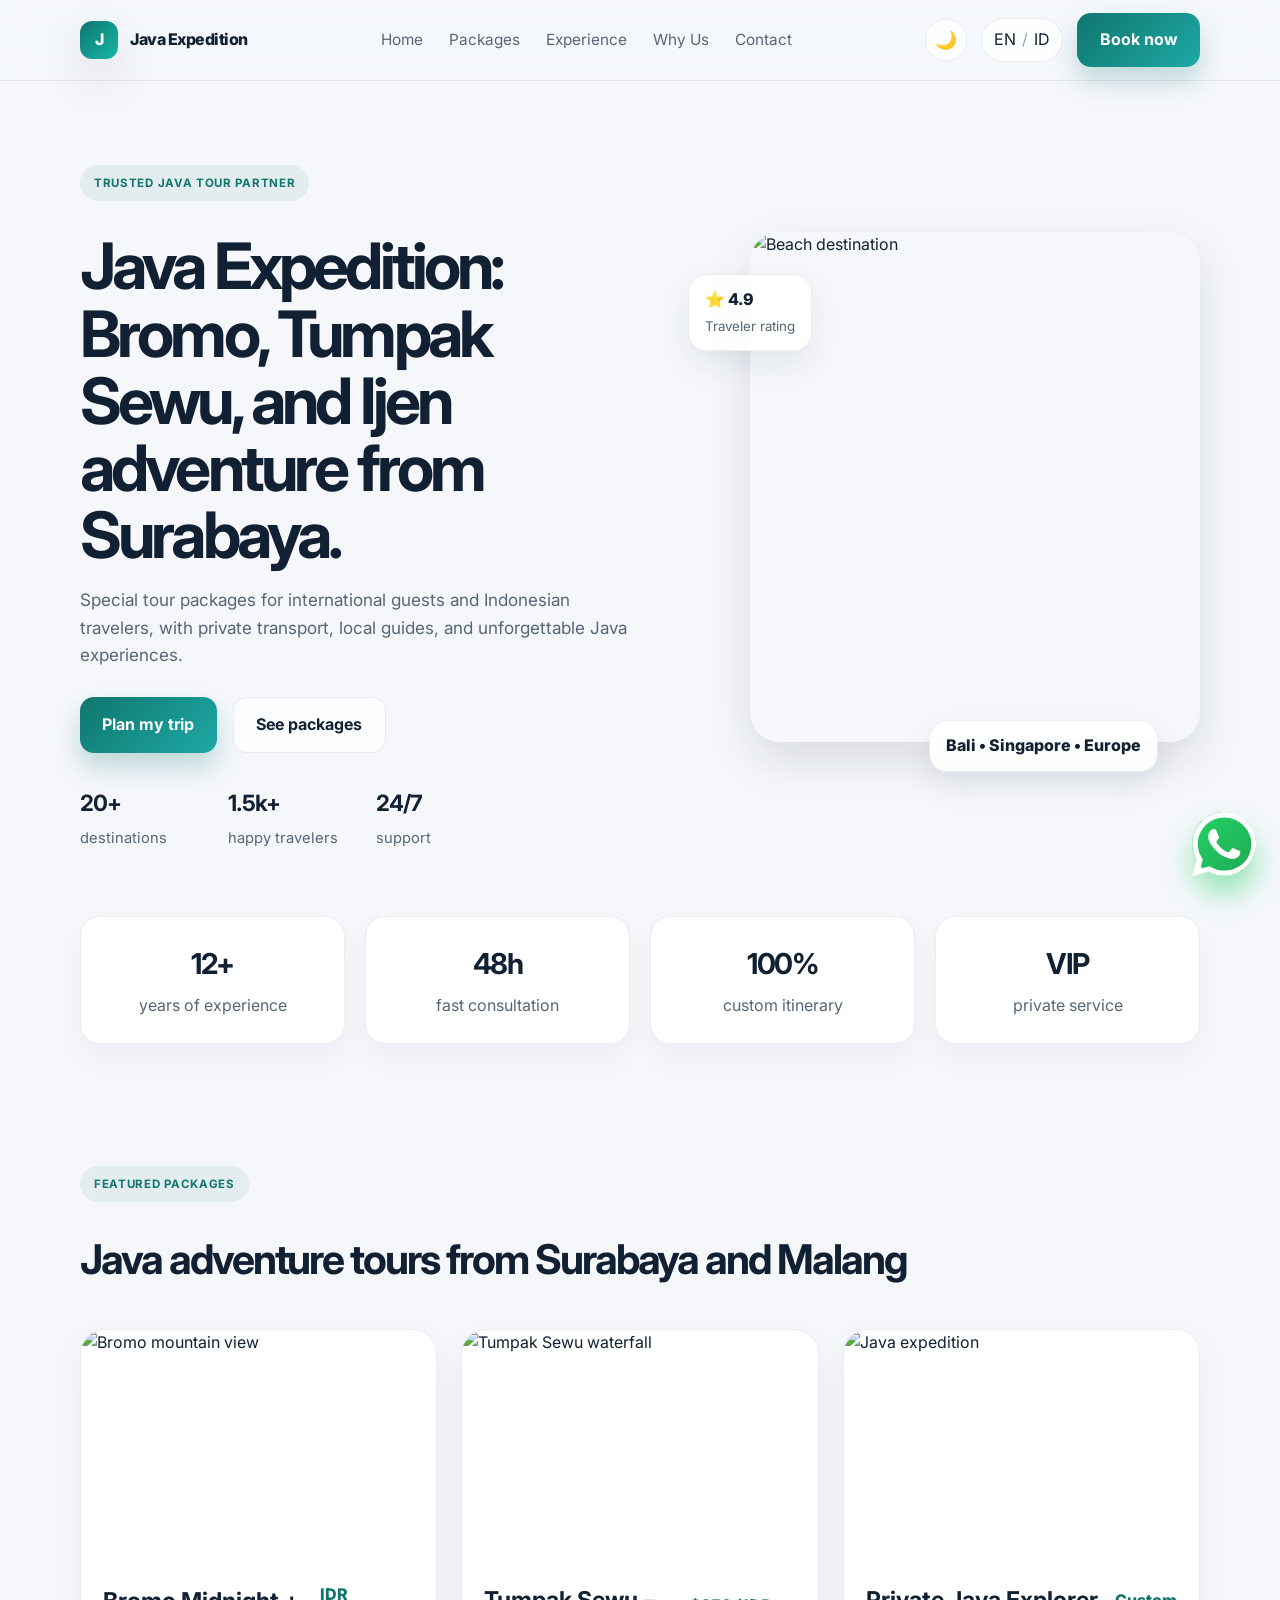
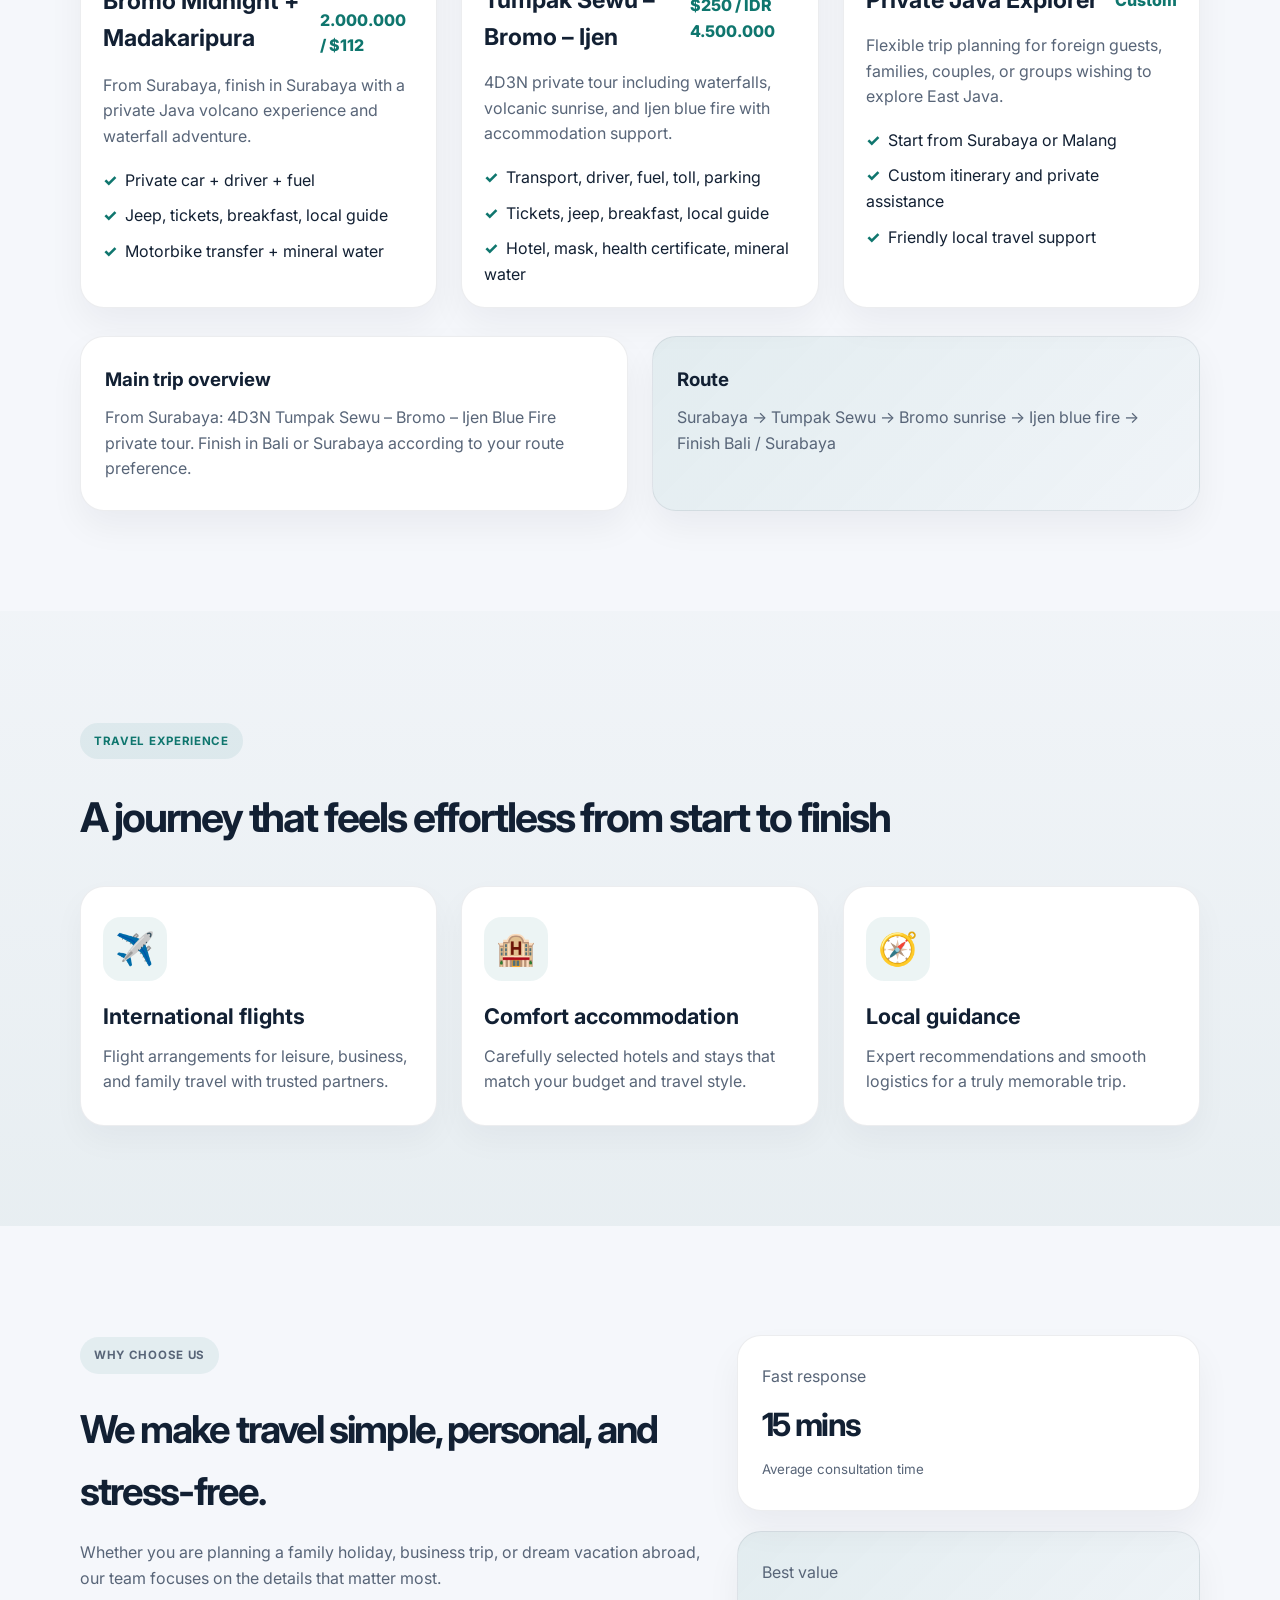
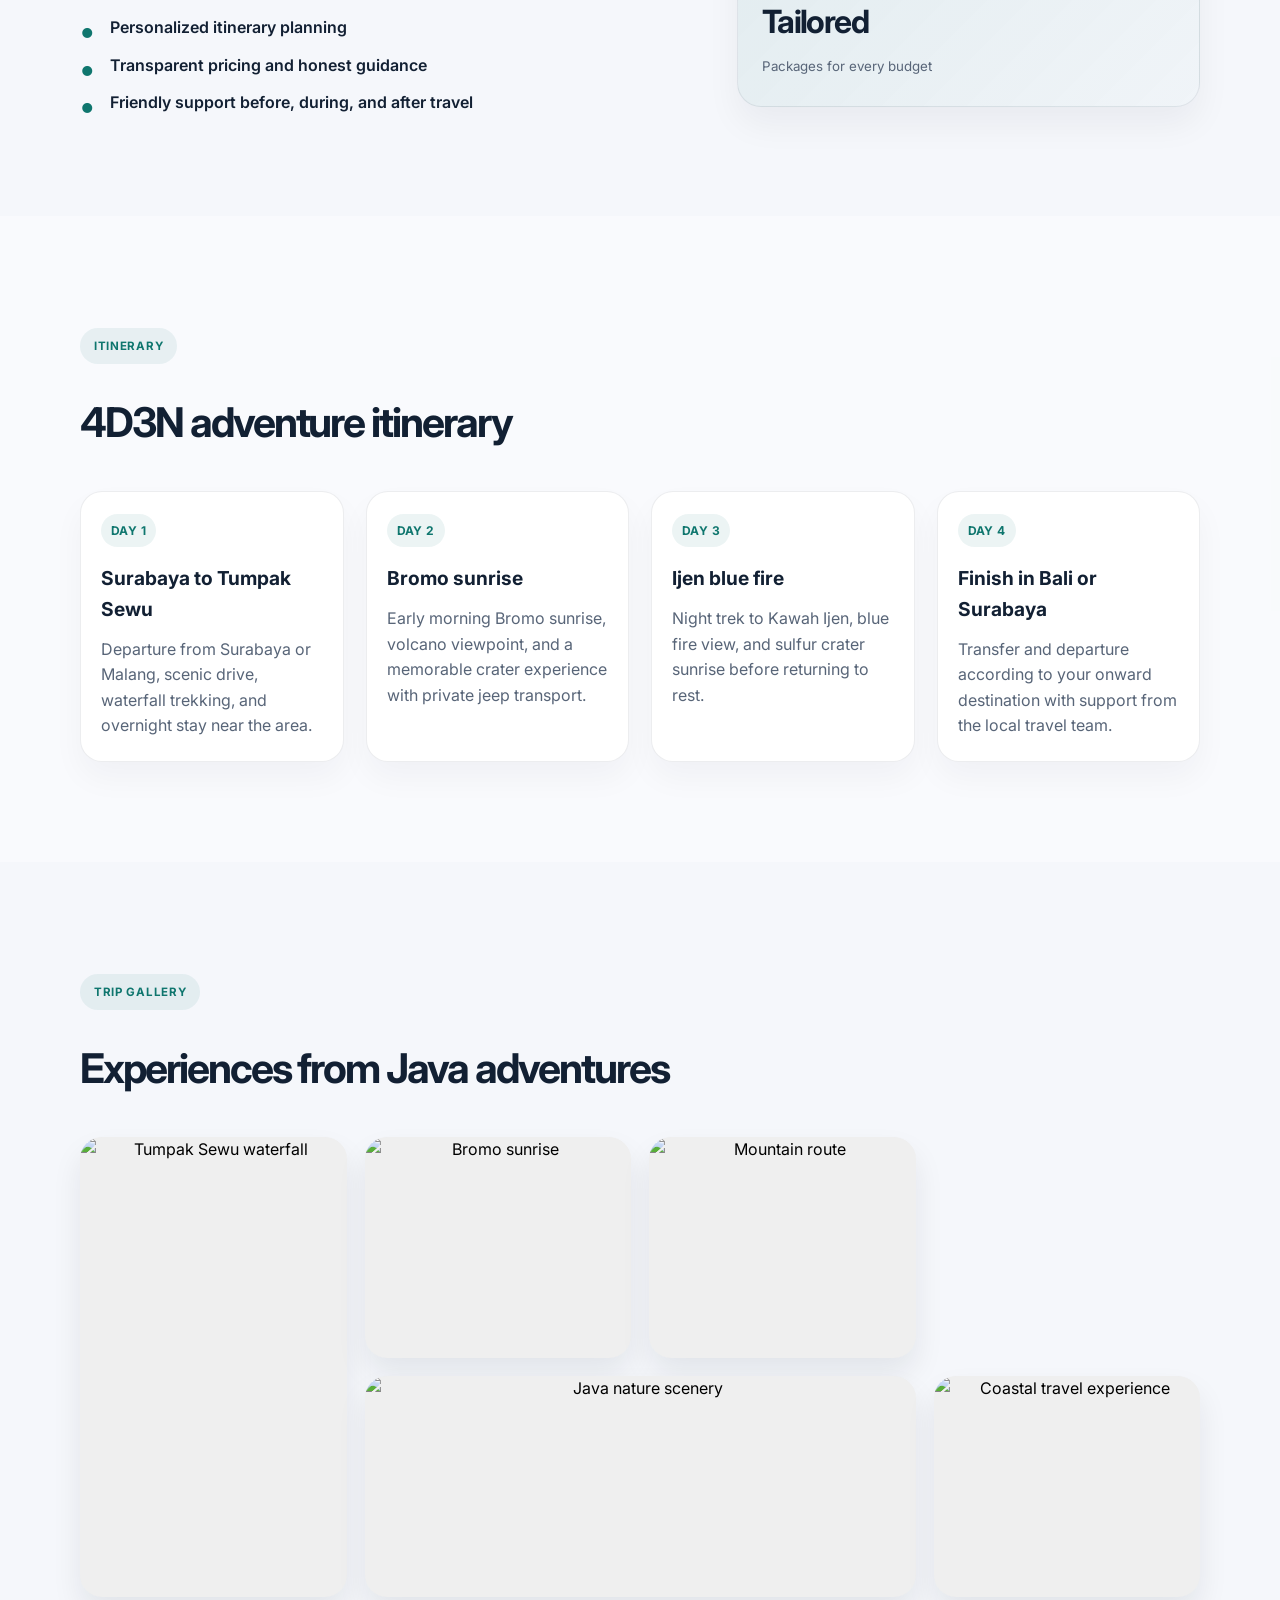
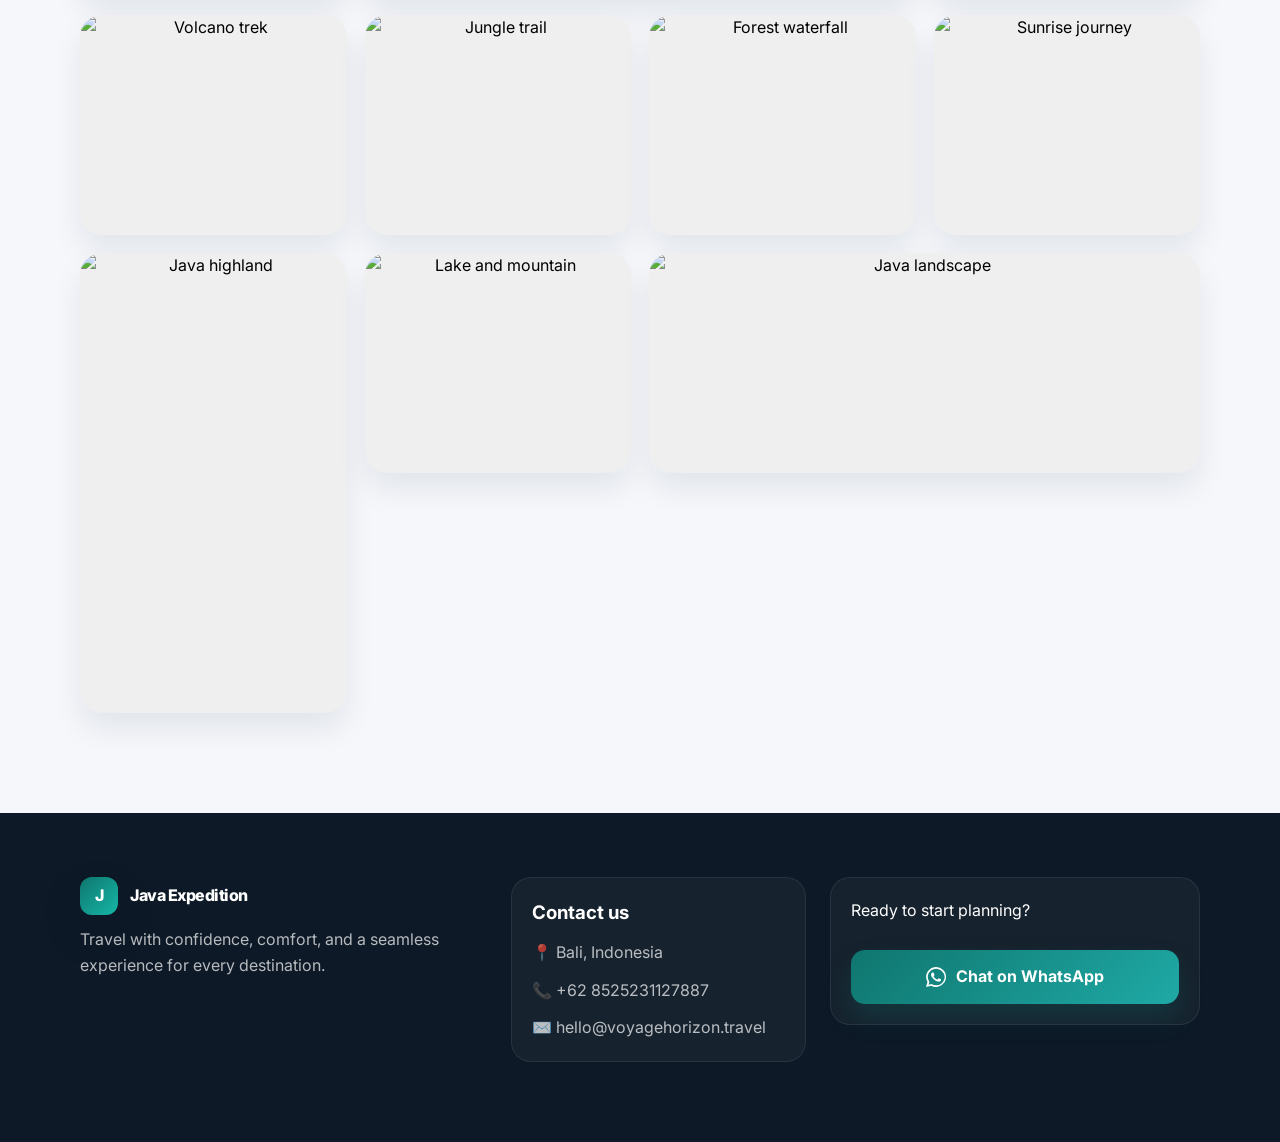
==== commit 617b0b54: "commit keempat" ====
--- a/index.html
+++ b/index.html
@@ -289,15 +289,69 @@
           </div>
 
           <div class="gallery-grid">
-            <div class="gallery-card tall"><img src="https://images.unsplash.com/photo-1467269204594-9661b134dd2b?auto=format&fit=crop&w=900&q=80" alt="Waterfall landscape" /></div>
-            <div class="gallery-card"><img src="https://images.unsplash.com/photo-1500530855697-b586d89ba3ee?auto=format&fit=crop&w=900&q=80" alt="Volcano sunrise" /></div>
-            <div class="gallery-card"><img src="https://images.unsplash.com/photo-1476514525535-07fb3b4ae5f1?auto=format&fit=crop&w=900&q=80" alt="Mountain route" /></div>
-            <div class="gallery-card wide"><img src="https://images.unsplash.com/photo-1501785888041-af3ef285b470?auto=format&fit=crop&w=1200&q=80" alt="Javanese nature scenery" /></div>
-            <div class="gallery-card"><img src="https://images.unsplash.com/photo-1527631746610-bca00a040d60?auto=format&fit=crop&w=900&q=80" alt="Tropical island view" /></div>
+            <button class="gallery-card tall" type="button" data-full="https://images.unsplash.com/photo-1467269204594-9661b134dd2b?auto=format&fit=crop&w=1400&q=80" data-title="Tumpak Sewu waterfall" aria-label="View Tumpak Sewu waterfall photo">
+              <img src="https://images.unsplash.com/photo-1467269204594-9661b134dd2b?auto=format&fit=crop&w=900&q=80" alt="Tumpak Sewu waterfall" />
+              <span class="gallery-overlay"><span>View photo</span></span>
+            </button>
+            <button class="gallery-card" type="button" data-full="https://images.unsplash.com/photo-1500530855697-b586d89ba3ee?auto=format&fit=crop&w=1400&q=80" data-title="Bromo sunrise" aria-label="View Bromo sunrise photo">
+              <img src="https://images.unsplash.com/photo-1500530855697-b586d89ba3ee?auto=format&fit=crop&w=900&q=80" alt="Bromo sunrise" />
+              <span class="gallery-overlay"><span>View photo</span></span>
+            </button>
+            <button class="gallery-card" type="button" data-full="https://images.unsplash.com/photo-1476514525535-07fb3b4ae5f1?auto=format&fit=crop&w=1400&q=80" data-title="Mountain route" aria-label="View mountain route photo">
+              <img src="https://images.unsplash.com/photo-1476514525535-07fb3b4ae5f1?auto=format&fit=crop&w=900&q=80" alt="Mountain route" />
+              <span class="gallery-overlay"><span>View photo</span></span>
+            </button>
+            <button class="gallery-card wide" type="button" data-full="https://images.unsplash.com/photo-1501785888041-af3ef285b470?auto=format&fit=crop&w=1400&q=80" data-title="Java nature scenery" aria-label="View Java nature scenery photo">
+              <img src="https://images.unsplash.com/photo-1501785888041-af3ef285b470?auto=format&fit=crop&w=1200&q=80" alt="Java nature scenery" />
+              <span class="gallery-overlay"><span>View photo</span></span>
+            </button>
+            <button class="gallery-card" type="button" data-full="https://images.unsplash.com/photo-1527631746610-bca00a040d60?auto=format&fit=crop&w=1400&q=80" data-title="Coastal travel experience" aria-label="View coastal travel experience photo">
+              <img src="https://images.unsplash.com/photo-1527631746610-bca00a040d60?auto=format&fit=crop&w=900&q=80" alt="Coastal travel experience" />
+              <span class="gallery-overlay"><span>View photo</span></span>
+            </button>
+            <button class="gallery-card" type="button" data-full="https://images.unsplash.com/photo-1500530855697-b586d89ba3ee?auto=format&fit=crop&w=1400&q=80" data-title="Volcano trek" aria-label="View volcano trek photo">
+              <img src="https://images.unsplash.com/photo-1500530855697-b586d89ba3ee?auto=format&fit=crop&w=900&q=80" alt="Volcano trek" />
+              <span class="gallery-overlay"><span>View photo</span></span>
+            </button>
+            <button class="gallery-card" type="button" data-full="https://images.unsplash.com/photo-1501785888041-af3ef285b470?auto=format&fit=crop&w=1400&q=80" data-title="Jungle trail" aria-label="View jungle trail photo">
+              <img src="https://images.unsplash.com/photo-1501785888041-af3ef285b470?auto=format&fit=crop&w=900&q=80" alt="Jungle trail" />
+              <span class="gallery-overlay"><span>View photo</span></span>
+            </button>
+            <button class="gallery-card" type="button" data-full="https://images.unsplash.com/photo-1467269204594-9661b134dd2b?auto=format&fit=crop&w=1400&q=80" data-title="Forest waterfall" aria-label="View forest waterfall photo">
+              <img src="https://images.unsplash.com/photo-1467269204594-9661b134dd2b?auto=format&fit=crop&w=900&q=80" alt="Forest waterfall" />
+              <span class="gallery-overlay"><span>View photo</span></span>
+            </button>
+            <button class="gallery-card" type="button" data-full="https://images.unsplash.com/photo-1516483638261-f4dbaf036963?auto=format&fit=crop&w=1400&q=80" data-title="Sunrise journey" aria-label="View sunrise journey photo">
+              <img src="https://images.unsplash.com/photo-1516483638261-f4dbaf036963?auto=format&fit=crop&w=900&q=80" alt="Sunrise journey" />
+              <span class="gallery-overlay"><span>View photo</span></span>
+            </button>
+            <button class="gallery-card tall" type="button" data-full="https://images.unsplash.com/photo-1500530855697-b586d89ba3ee?auto=format&fit=crop&w=1400&q=80" data-title="Java highland" aria-label="View Java highland photo">
+              <img src="https://images.unsplash.com/photo-1500530855697-b586d89ba3ee?auto=format&fit=crop&w=900&q=80" alt="Java highland" />
+              <span class="gallery-overlay"><span>View photo</span></span>
+            </button>
+            <button class="gallery-card" type="button" data-full="https://images.unsplash.com/photo-1501785888041-af3ef285b470?auto=format&fit=crop&w=1400&q=80" data-title="Lake and mountain" aria-label="View lake and mountain photo">
+              <img src="https://images.unsplash.com/photo-1501785888041-af3ef285b470?auto=format&fit=crop&w=900&q=80" alt="Lake and mountain" />
+              <span class="gallery-overlay"><span>View photo</span></span>
+            </button>
+            <button class="gallery-card wide" type="button" data-full="https://images.unsplash.com/photo-1476514525535-07fb3b4ae5f1?auto=format&fit=crop&w=1400&q=80" data-title="Java landscape" aria-label="View Java landscape photo">
+              <img src="https://images.unsplash.com/photo-1476514525535-07fb3b4ae5f1?auto=format&fit=crop&w=1200&q=80" alt="Java landscape" />
+              <span class="gallery-overlay"><span>View photo</span></span>
+            </button>
           </div>
         </div>
       </section>
     </main>
+
+    <div class="gallery-modal" id="galleryModal" aria-hidden="true">
+      <button class="modal-close" id="modalClose" type="button" aria-label="Close photo">×</button>
+      <div class="modal-content" role="dialog" aria-modal="true" aria-labelledby="modalTitle">
+        <img id="modalImage" src="" alt="Expanded travel gallery" />
+        <div class="modal-caption">
+          <h3 id="modalTitle">Java Expedition</h3>
+          <p>Explore the beauty of East Java</p>
+        </div>
+      </div>
+    </div>
 
     <footer class="site-footer" id="contact">
       <div class="container footer-grid">
--- a/style.css
+++ b/style.css
@@ -618,10 +618,21 @@
 }
 
 .gallery-card {
+  position: relative;
   overflow: hidden;
+  border: none;
+  padding: 0;
   border-radius: 22px;
   min-height: 220px;
   box-shadow: 0 16px 30px rgba(15, 23, 42, 0.08);
+  cursor: pointer;
+  transition: transform 0.25s ease, box-shadow 0.25s ease;
+}
+
+.gallery-card:hover,
+.gallery-card:focus-visible {
+  transform: translateY(-4px);
+  box-shadow: 0 20px 32px rgba(15, 23, 42, 0.12);
 }
 
 .gallery-card.tall {
@@ -634,8 +645,111 @@
 }
 
 .gallery-card img {
+  width: 100%;
   height: 100%;
   object-fit: cover;
+  display: block;
+  transition: transform 0.35s ease;
+}
+
+.gallery-card:hover img,
+.gallery-card:focus-visible img {
+  transform: scale(1.08);
+}
+
+.gallery-overlay {
+  position: absolute;
+  inset: 0;
+  display: flex;
+  align-items: end;
+  justify-content: start;
+  padding: 18px;
+  background: linear-gradient(180deg, rgba(11, 18, 32, 0.04), rgba(11, 18, 32, 0.72));
+  opacity: 0;
+  transition: opacity 0.25s ease;
+}
+
+.gallery-overlay span {
+  display: inline-flex;
+  background: rgba(255, 255, 255, 0.9);
+  color: var(--text);
+  border-radius: 999px;
+  padding: 8px 12px;
+  font-size: 0.74rem;
+  font-weight: 700;
+}
+
+.gallery-card:hover .gallery-overlay,
+.gallery-card:focus-visible .gallery-overlay {
+  opacity: 1;
+}
+
+.gallery-modal {
+  position: fixed;
+  inset: 0;
+  background: rgba(2, 6, 23, 0.82);
+  backdrop-filter: blur(8px);
+  display: flex;
+  align-items: center;
+  justify-content: center;
+  padding: 24px;
+  opacity: 0;
+  visibility: hidden;
+  transition: opacity 0.2s ease, visibility 0.2s ease;
+  z-index: 300;
+}
+
+.gallery-modal.is-open {
+  opacity: 1;
+  visibility: visible;
+}
+
+.modal-content {
+  position: relative;
+  max-width: 960px;
+  width: min(90vw, 960px);
+  border-radius: 24px;
+  overflow: hidden;
+  background: var(--surface);
+  box-shadow: 0 25px 80px rgba(2, 6, 23, 0.5);
+}
+
+.modal-content img {
+  width: 100%;
+  display: block;
+  max-height: 80vh;
+  object-fit: cover;
+}
+
+.modal-caption {
+  padding: 18px 20px 20px;
+  background: var(--surface);
+}
+
+.modal-caption h3 {
+  margin: 0 0 6px;
+  font-size: 1.4rem;
+}
+
+.modal-caption p {
+  margin: 0;
+  color: var(--muted);
+}
+
+.modal-close {
+  position: absolute;
+  top: 18px;
+  right: 18px;
+  width: 42px;
+  height: 42px;
+  border: none;
+  border-radius: 50%;
+  background: rgba(255, 255, 255, 0.88);
+  color: var(--text);
+  font-size: 1.8rem;
+  line-height: 1;
+  cursor: pointer;
+  z-index: 10;
 }
 
 blockquote {
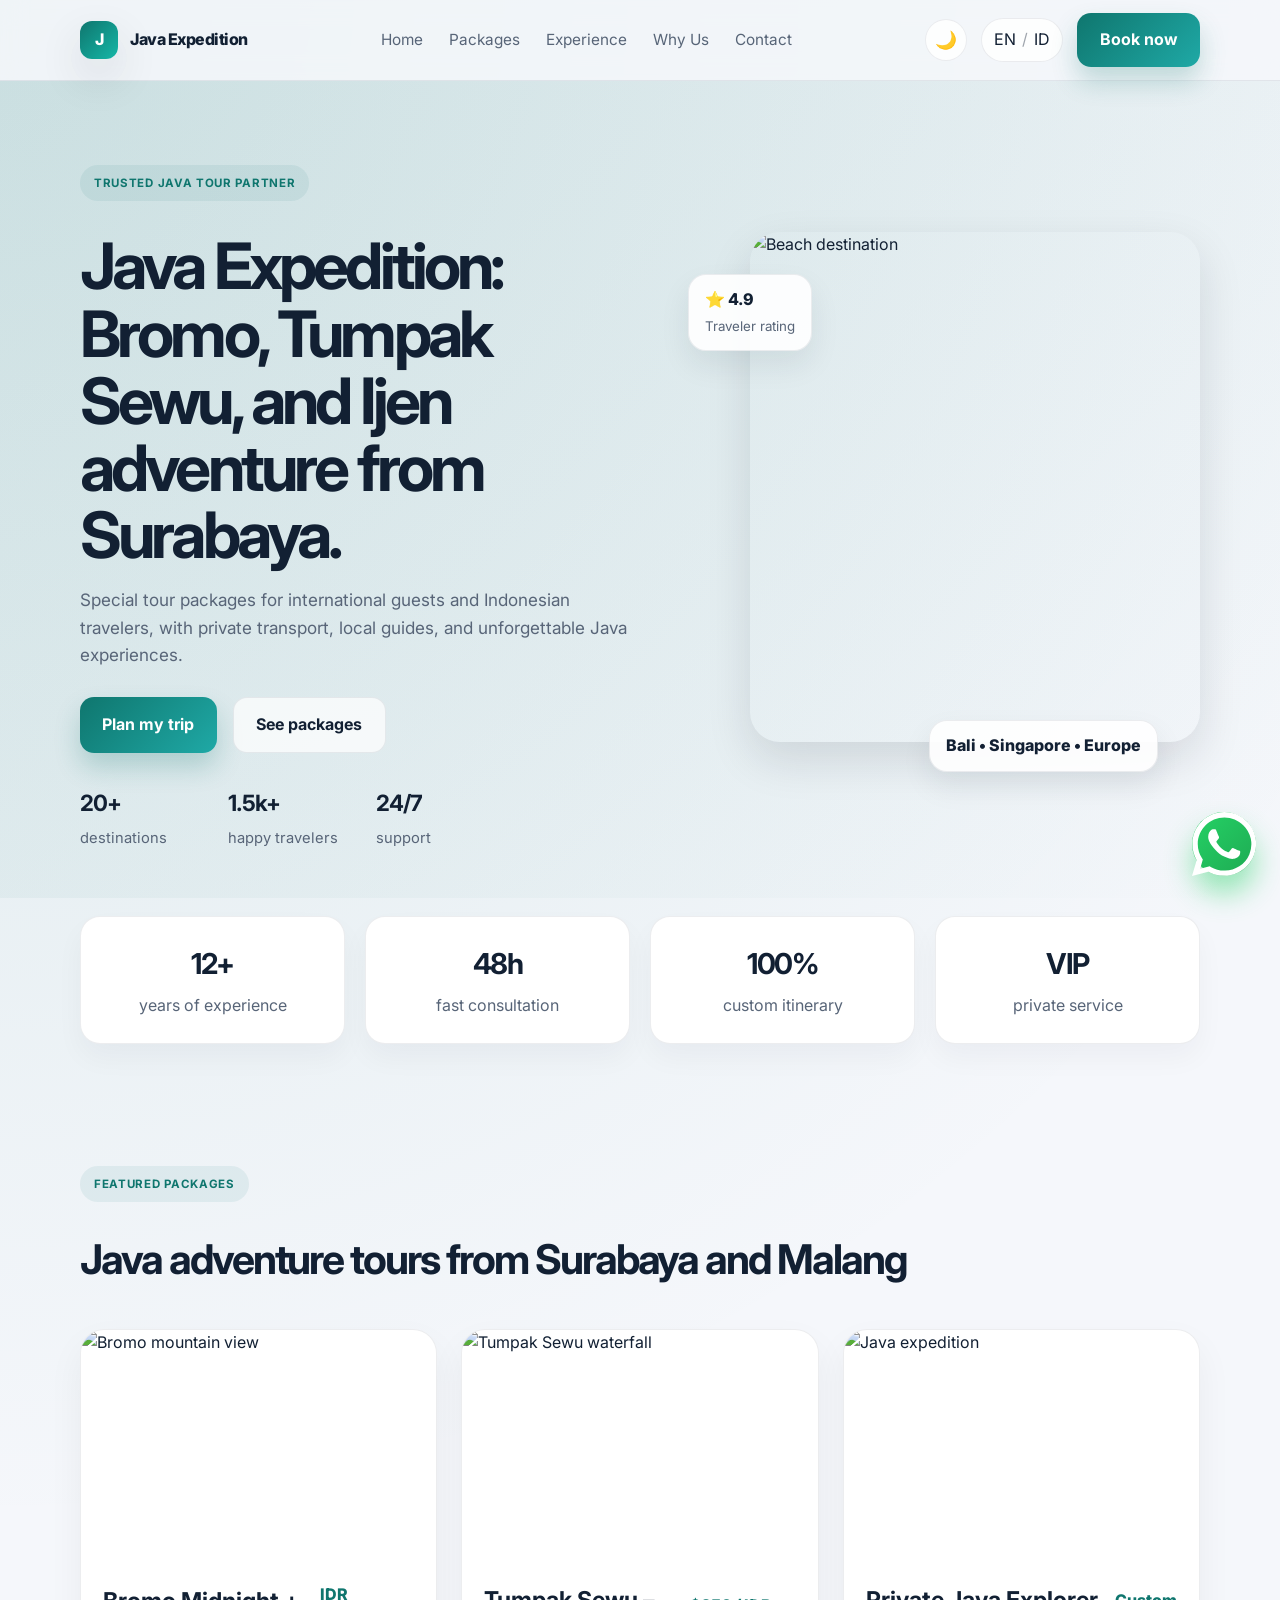
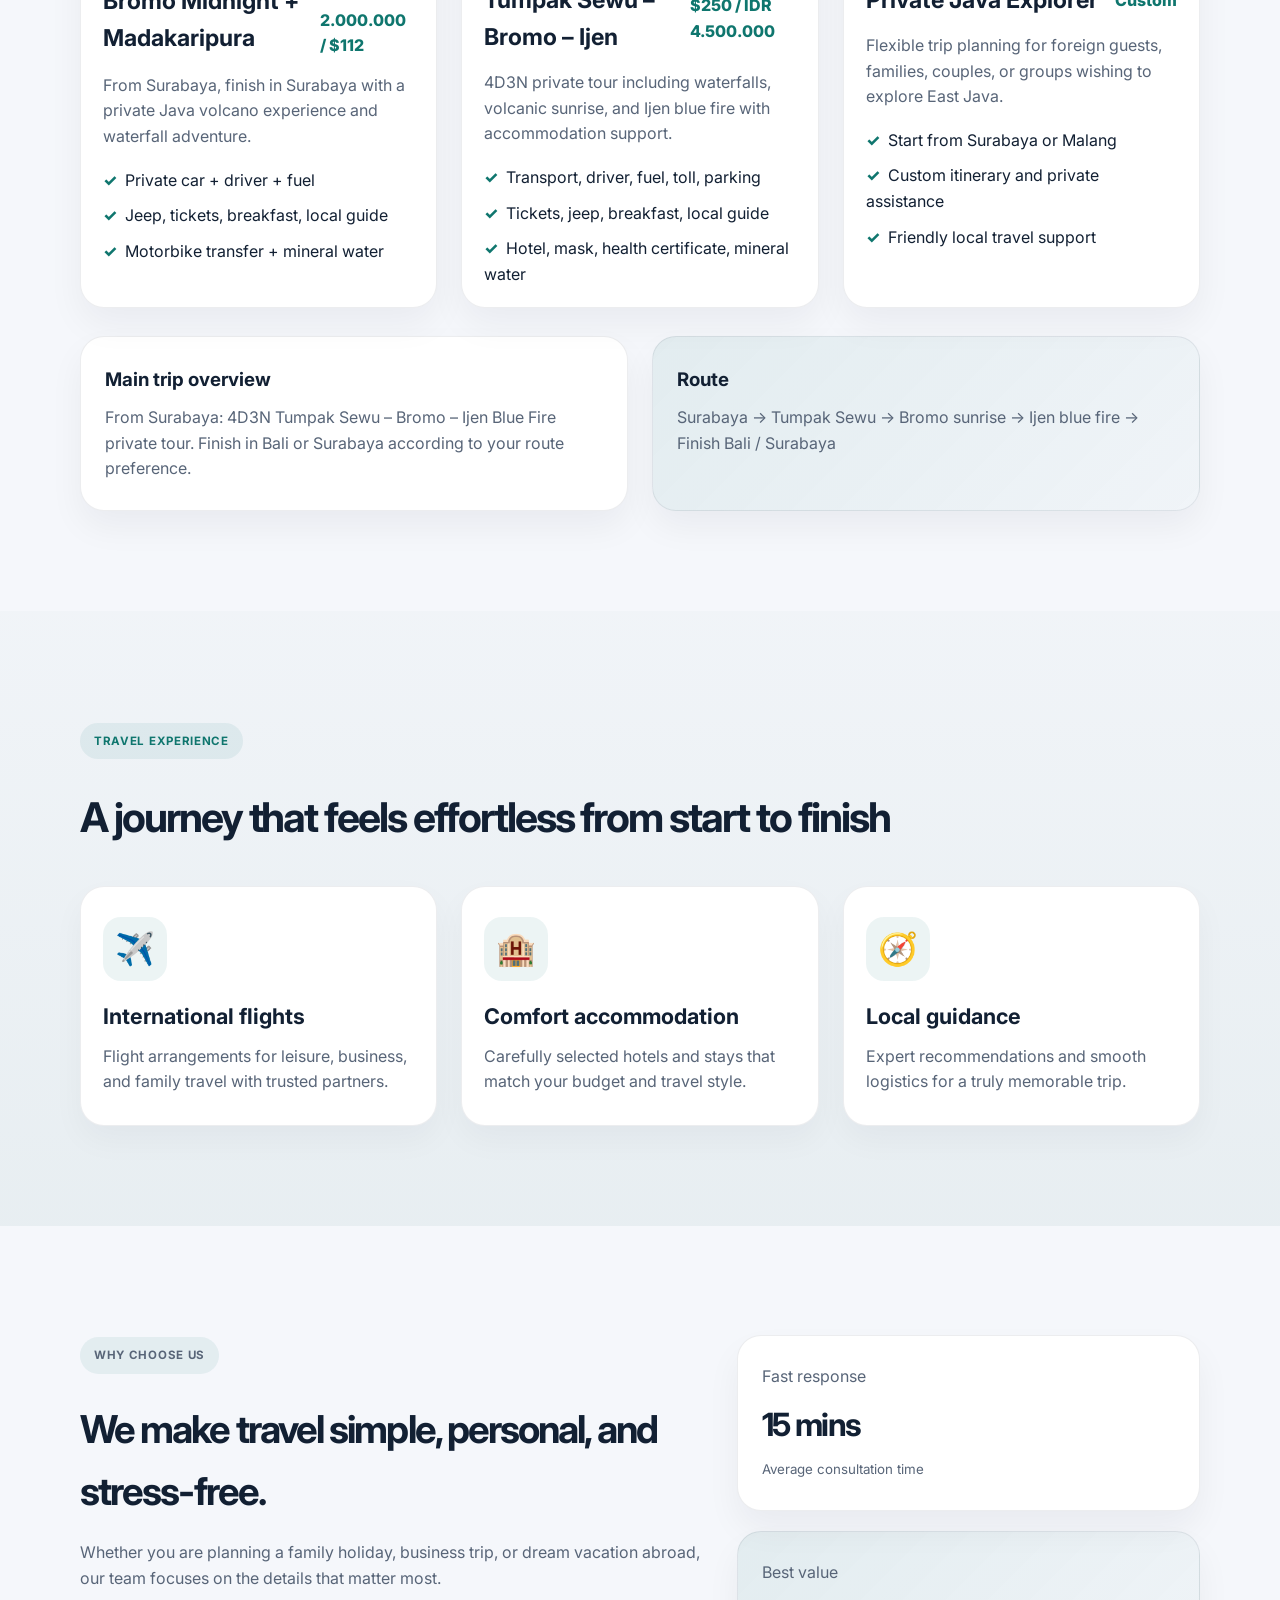
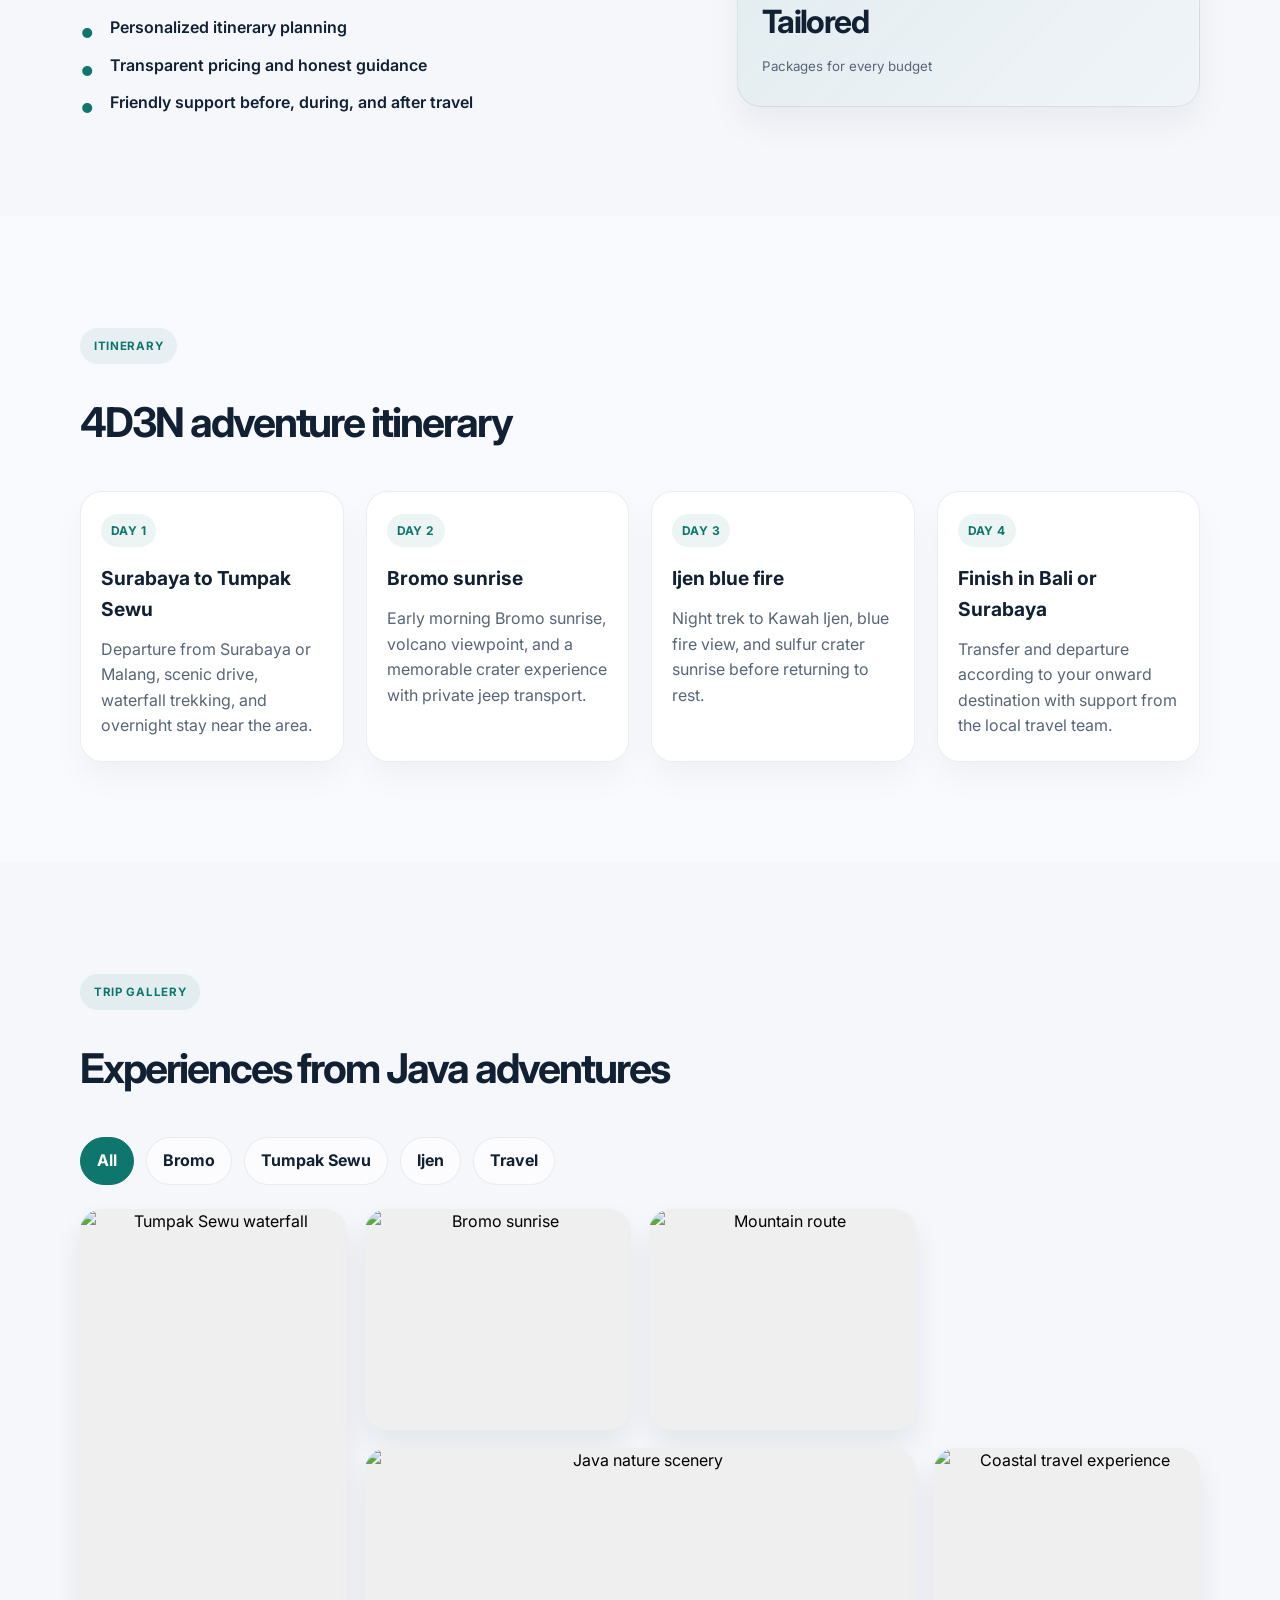
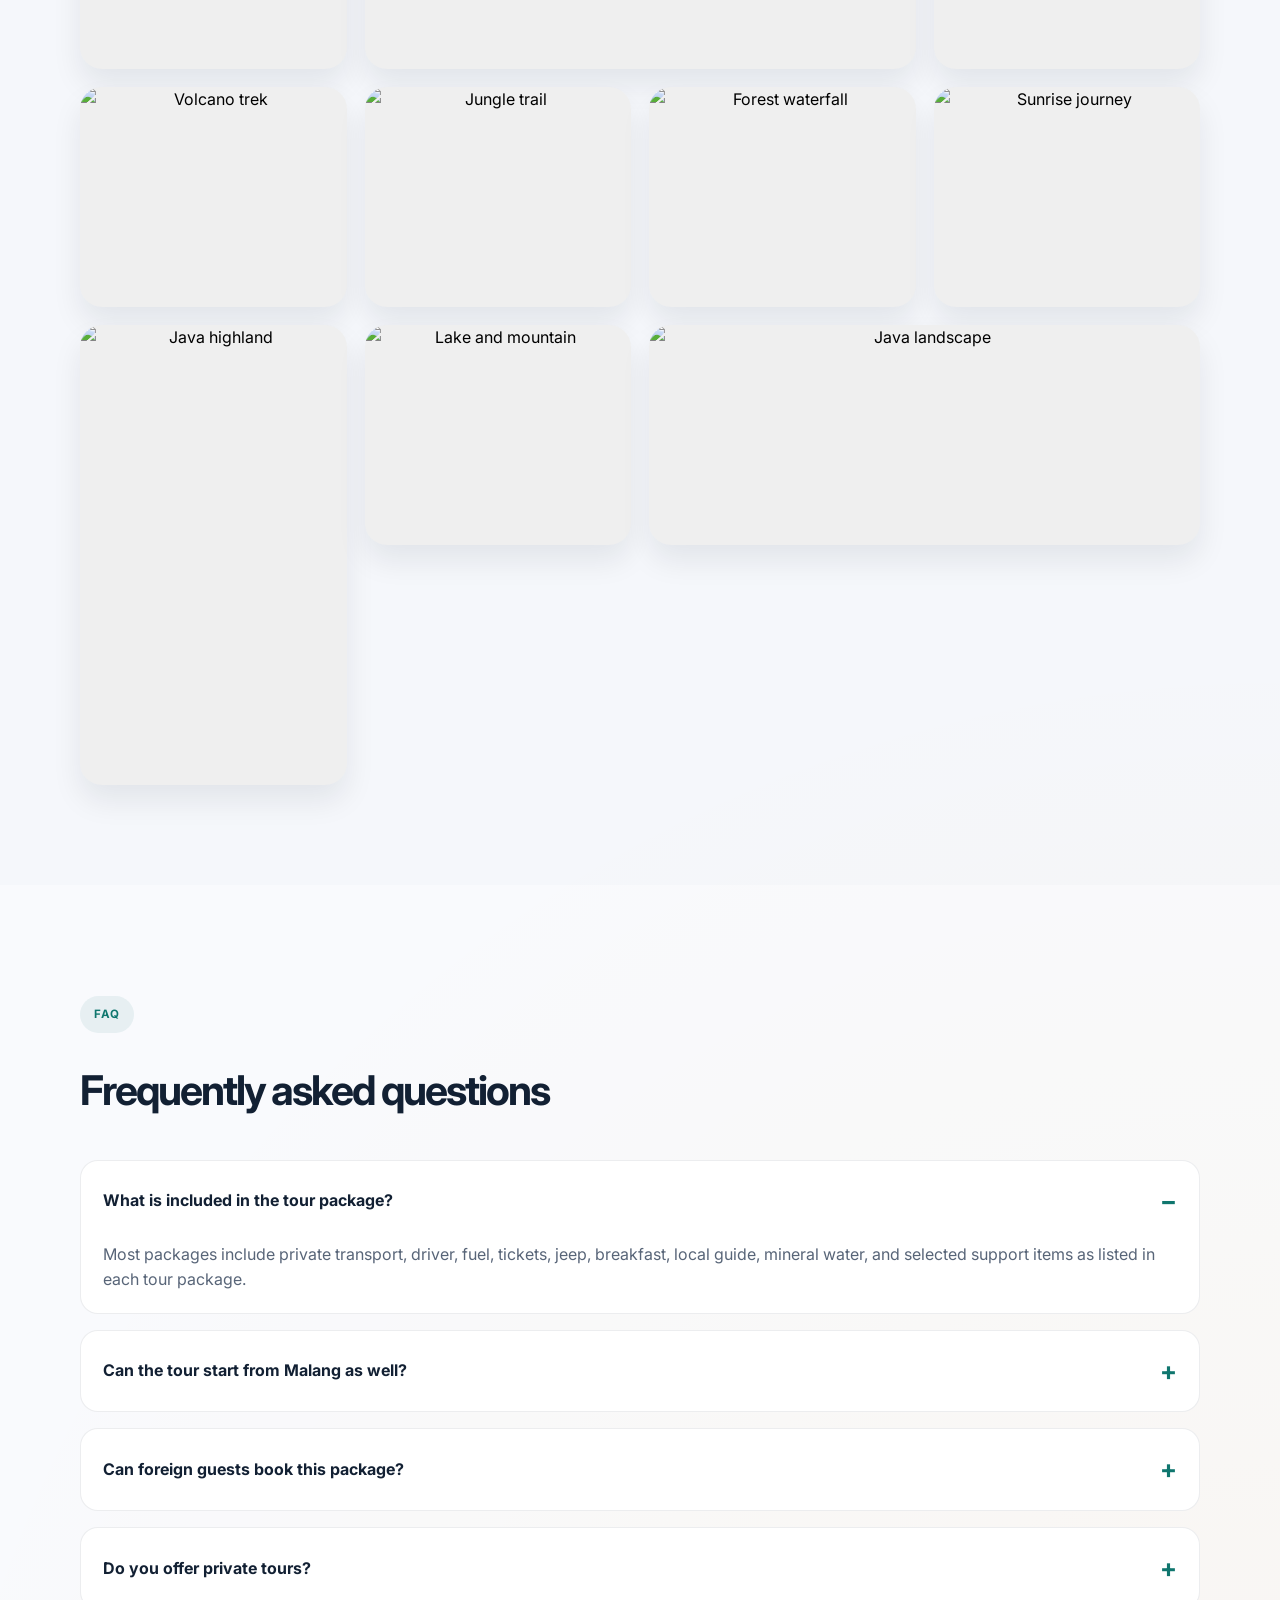
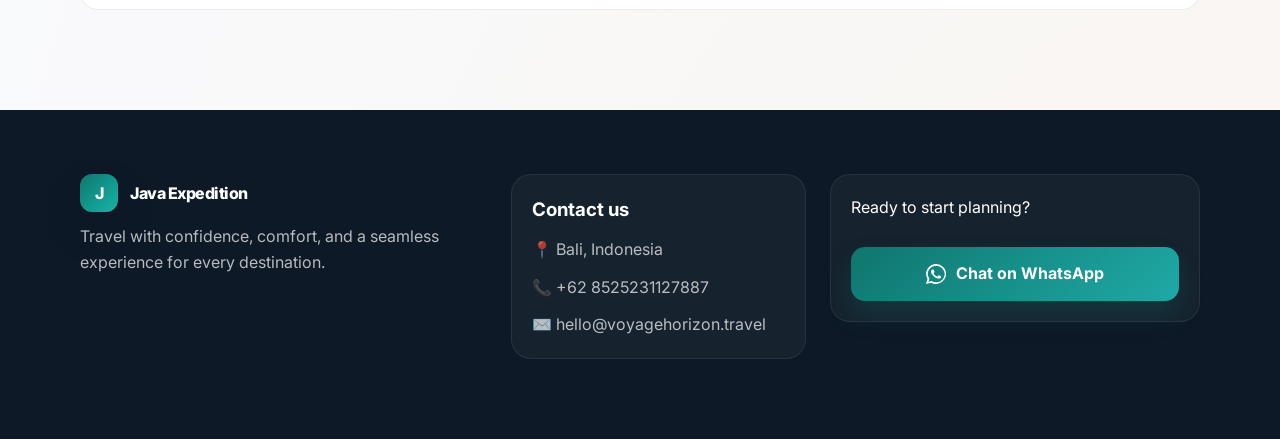
==== commit f6c84ab2: "commit kelima" ====
--- a/index.html
+++ b/index.html
@@ -5,8 +5,15 @@
     <meta name="viewport" content="width=device-width, initial-scale=1.0" />
     <meta
       name="description"
-      content="Bilingual international and domestic travel website for private tours and custom packages."
+      content="Java Expedition offers private East Java tours including Bromo, Tumpak Sewu, and Ijen with English and Indonesian support for unforgettable travel experiences."
     />
+    <meta name="theme-color" content="#0f766e" />
+    <meta property="og:title" content="Java Expedition | Bromo, Tumpak Sewu & Ijen Tours" />
+    <meta
+      property="og:description"
+      content="Private tour packages from Surabaya and Malang for Bromo, Tumpak Sewu, and Ijen adventures."
+    />
+    <meta property="og:type" content="website" />
     <title>Java Expedition | Travel & Tours</title>
     <link rel="preconnect" href="https://fonts.googleapis.com" />
     <link rel="preconnect" href="https://fonts.gstatic.com" crossorigin />
@@ -41,7 +48,14 @@
             <span class="divider">/</span>
             <span>ID</span>
           </button>
-          <a href="#contact" class="btn btn-primary" data-i18n="navButton">Book now</a>
+          <a
+            href="https://wa.me/6285231127887?text=Hello%20Java%20Expedition%2C%20I%20want%20to%20book%20a%20trip%20with%20you."
+            target="_blank"
+            rel="noopener noreferrer"
+            class="btn btn-primary"
+            data-i18n="navButton"
+            >Book now</a
+          >
         </div>
       </div>
     </header>
@@ -57,7 +71,14 @@
             </p>
 
             <div class="hero-actions">
-              <a class="btn btn-primary" href="#contact" data-i18n="ctaPrimary">Plan my trip</a>
+              <a
+                class="btn btn-primary"
+                href="https://wa.me/6285231127887?text=Hello%20Java%20Expedition%2C%20I%20want%20to%20book%20a%20trip%20with%20you."
+                target="_blank"
+                rel="noopener noreferrer"
+                data-i18n="ctaPrimary"
+                >Plan my trip</a
+              >
               <a class="btn btn-secondary" href="#packages" data-i18n="ctaSecondary">See packages</a>
             </div>
 
@@ -288,58 +309,103 @@
             <h2 data-i18n="galleryHeading">Experiences from Java adventures</h2>
           </div>
 
+          <div class="gallery-filters">
+            <button class="filter-btn active" type="button" data-filter="all">All</button>
+            <button class="filter-btn" type="button" data-filter="bromo">Bromo</button>
+            <button class="filter-btn" type="button" data-filter="tumpak-sewu">Tumpak Sewu</button>
+            <button class="filter-btn" type="button" data-filter="ijen">Ijen</button>
+            <button class="filter-btn" type="button" data-filter="travel">Travel</button>
+          </div>
+
           <div class="gallery-grid">
-            <button class="gallery-card tall" type="button" data-full="https://images.unsplash.com/photo-1467269204594-9661b134dd2b?auto=format&fit=crop&w=1400&q=80" data-title="Tumpak Sewu waterfall" aria-label="View Tumpak Sewu waterfall photo">
+            <button class="gallery-card tall" type="button" data-category="tumpak-sewu" data-full="https://images.unsplash.com/photo-1467269204594-9661b134dd2b?auto=format&fit=crop&w=1400&q=80" data-title="Tumpak Sewu waterfall" aria-label="View Tumpak Sewu waterfall photo">
               <img src="https://images.unsplash.com/photo-1467269204594-9661b134dd2b?auto=format&fit=crop&w=900&q=80" alt="Tumpak Sewu waterfall" />
               <span class="gallery-overlay"><span>View photo</span></span>
             </button>
-            <button class="gallery-card" type="button" data-full="https://images.unsplash.com/photo-1500530855697-b586d89ba3ee?auto=format&fit=crop&w=1400&q=80" data-title="Bromo sunrise" aria-label="View Bromo sunrise photo">
+            <button class="gallery-card" type="button" data-category="bromo" data-full="https://images.unsplash.com/photo-1500530855697-b586d89ba3ee?auto=format&fit=crop&w=1400&q=80" data-title="Bromo sunrise" aria-label="View Bromo sunrise photo">
               <img src="https://images.unsplash.com/photo-1500530855697-b586d89ba3ee?auto=format&fit=crop&w=900&q=80" alt="Bromo sunrise" />
               <span class="gallery-overlay"><span>View photo</span></span>
             </button>
-            <button class="gallery-card" type="button" data-full="https://images.unsplash.com/photo-1476514525535-07fb3b4ae5f1?auto=format&fit=crop&w=1400&q=80" data-title="Mountain route" aria-label="View mountain route photo">
+            <button class="gallery-card" type="button" data-category="travel" data-full="https://images.unsplash.com/photo-1476514525535-07fb3b4ae5f1?auto=format&fit=crop&w=1400&q=80" data-title="Mountain route" aria-label="View mountain route photo">
               <img src="https://images.unsplash.com/photo-1476514525535-07fb3b4ae5f1?auto=format&fit=crop&w=900&q=80" alt="Mountain route" />
               <span class="gallery-overlay"><span>View photo</span></span>
             </button>
-            <button class="gallery-card wide" type="button" data-full="https://images.unsplash.com/photo-1501785888041-af3ef285b470?auto=format&fit=crop&w=1400&q=80" data-title="Java nature scenery" aria-label="View Java nature scenery photo">
+            <button class="gallery-card wide" type="button" data-category="travel" data-full="https://images.unsplash.com/photo-1501785888041-af3ef285b470?auto=format&fit=crop&w=1400&q=80" data-title="Java nature scenery" aria-label="View Java nature scenery photo">
               <img src="https://images.unsplash.com/photo-1501785888041-af3ef285b470?auto=format&fit=crop&w=1200&q=80" alt="Java nature scenery" />
               <span class="gallery-overlay"><span>View photo</span></span>
             </button>
-            <button class="gallery-card" type="button" data-full="https://images.unsplash.com/photo-1527631746610-bca00a040d60?auto=format&fit=crop&w=1400&q=80" data-title="Coastal travel experience" aria-label="View coastal travel experience photo">
+            <button class="gallery-card" type="button" data-category="travel" data-full="https://images.unsplash.com/photo-1527631746610-bca00a040d60?auto=format&fit=crop&w=1400&q=80" data-title="Coastal travel experience" aria-label="View coastal travel experience photo">
               <img src="https://images.unsplash.com/photo-1527631746610-bca00a040d60?auto=format&fit=crop&w=900&q=80" alt="Coastal travel experience" />
               <span class="gallery-overlay"><span>View photo</span></span>
             </button>
-            <button class="gallery-card" type="button" data-full="https://images.unsplash.com/photo-1500530855697-b586d89ba3ee?auto=format&fit=crop&w=1400&q=80" data-title="Volcano trek" aria-label="View volcano trek photo">
+            <button class="gallery-card" type="button" data-category="bromo" data-full="https://images.unsplash.com/photo-1500530855697-b586d89ba3ee?auto=format&fit=crop&w=1400&q=80" data-title="Volcano trek" aria-label="View volcano trek photo">
               <img src="https://images.unsplash.com/photo-1500530855697-b586d89ba3ee?auto=format&fit=crop&w=900&q=80" alt="Volcano trek" />
               <span class="gallery-overlay"><span>View photo</span></span>
             </button>
-            <button class="gallery-card" type="button" data-full="https://images.unsplash.com/photo-1501785888041-af3ef285b470?auto=format&fit=crop&w=1400&q=80" data-title="Jungle trail" aria-label="View jungle trail photo">
+            <button class="gallery-card" type="button" data-category="ijen" data-full="https://images.unsplash.com/photo-1501785888041-af3ef285b470?auto=format&fit=crop&w=1400&q=80" data-title="Jungle trail" aria-label="View jungle trail photo">
               <img src="https://images.unsplash.com/photo-1501785888041-af3ef285b470?auto=format&fit=crop&w=900&q=80" alt="Jungle trail" />
               <span class="gallery-overlay"><span>View photo</span></span>
             </button>
-            <button class="gallery-card" type="button" data-full="https://images.unsplash.com/photo-1467269204594-9661b134dd2b?auto=format&fit=crop&w=1400&q=80" data-title="Forest waterfall" aria-label="View forest waterfall photo">
+            <button class="gallery-card" type="button" data-category="tumpak-sewu" data-full="https://images.unsplash.com/photo-1467269204594-9661b134dd2b?auto=format&fit=crop&w=1400&q=80" data-title="Forest waterfall" aria-label="View forest waterfall photo">
               <img src="https://images.unsplash.com/photo-1467269204594-9661b134dd2b?auto=format&fit=crop&w=900&q=80" alt="Forest waterfall" />
               <span class="gallery-overlay"><span>View photo</span></span>
             </button>
-            <button class="gallery-card" type="button" data-full="https://images.unsplash.com/photo-1516483638261-f4dbaf036963?auto=format&fit=crop&w=1400&q=80" data-title="Sunrise journey" aria-label="View sunrise journey photo">
+            <button class="gallery-card" type="button" data-category="travel" data-full="https://images.unsplash.com/photo-1516483638261-f4dbaf036963?auto=format&fit=crop&w=1400&q=80" data-title="Sunrise journey" aria-label="View sunrise journey photo">
               <img src="https://images.unsplash.com/photo-1516483638261-f4dbaf036963?auto=format&fit=crop&w=900&q=80" alt="Sunrise journey" />
               <span class="gallery-overlay"><span>View photo</span></span>
             </button>
-            <button class="gallery-card tall" type="button" data-full="https://images.unsplash.com/photo-1500530855697-b586d89ba3ee?auto=format&fit=crop&w=1400&q=80" data-title="Java highland" aria-label="View Java highland photo">
+            <button class="gallery-card tall" type="button" data-category="ijen" data-full="https://images.unsplash.com/photo-1500530855697-b586d89ba3ee?auto=format&fit=crop&w=1400&q=80" data-title="Java highland" aria-label="View Java highland photo">
               <img src="https://images.unsplash.com/photo-1500530855697-b586d89ba3ee?auto=format&fit=crop&w=900&q=80" alt="Java highland" />
               <span class="gallery-overlay"><span>View photo</span></span>
             </button>
-            <button class="gallery-card" type="button" data-full="https://images.unsplash.com/photo-1501785888041-af3ef285b470?auto=format&fit=crop&w=1400&q=80" data-title="Lake and mountain" aria-label="View lake and mountain photo">
+            <button class="gallery-card" type="button" data-category="travel" data-full="https://images.unsplash.com/photo-1501785888041-af3ef285b470?auto=format&fit=crop&w=1400&q=80" data-title="Lake and mountain" aria-label="View lake and mountain photo">
               <img src="https://images.unsplash.com/photo-1501785888041-af3ef285b470?auto=format&fit=crop&w=900&q=80" alt="Lake and mountain" />
               <span class="gallery-overlay"><span>View photo</span></span>
             </button>
-            <button class="gallery-card wide" type="button" data-full="https://images.unsplash.com/photo-1476514525535-07fb3b4ae5f1?auto=format&fit=crop&w=1400&q=80" data-title="Java landscape" aria-label="View Java landscape photo">
+            <button class="gallery-card wide" type="button" data-category="bromo" data-full="https://images.unsplash.com/photo-1476514525535-07fb3b4ae5f1?auto=format&fit=crop&w=1400&q=80" data-title="Java landscape" aria-label="View Java landscape photo">
               <img src="https://images.unsplash.com/photo-1476514525535-07fb3b4ae5f1?auto=format&fit=crop&w=1200&q=80" alt="Java landscape" />
               <span class="gallery-overlay"><span>View photo</span></span>
             </button>
           </div>
         </div>
       </section>
+
+      <section class="section faq-section">
+        <div class="container">
+          <div class="section-heading">
+            <p class="eyebrow">FAQ</p>
+            <h2>Frequently asked questions</h2>
+          </div>
+
+          <div class="faq-list">
+            <div class="faq-item active">
+              <button class="faq-question" type="button">What is included in the tour package?</button>
+              <div class="faq-answer">
+                <p>Most packages include private transport, driver, fuel, tickets, jeep, breakfast, local guide, mineral water, and selected support items as listed in each tour package.</p>
+              </div>
+            </div>
+            <div class="faq-item">
+              <button class="faq-question" type="button">Can the tour start from Malang as well?</button>
+              <div class="faq-answer">
+                <p>Yes. Tours can start from Surabaya and also be arranged from Malang depending on your itinerary and hotel location.</p>
+              </div>
+            </div>
+            <div class="faq-item">
+              <button class="faq-question" type="button">Can foreign guests book this package?</button>
+              <div class="faq-answer">
+                <p>Yes. The packages are designed for both international guests and Indonesian travelers, with English-friendly communication and customized assistance.</p>
+              </div>
+            </div>
+            <div class="faq-item">
+              <button class="faq-question" type="button">Do you offer private tours?</button>
+              <div class="faq-answer">
+                <p>Yes. Java Expedition offers private tours with flexible planning for families, couples, groups, or custom destination requests.</p>
+              </div>
+            </div>
+          </div>
+        </div>
+      </section>
+
     </main>
 
     <div class="gallery-modal" id="galleryModal" aria-hidden="true">
--- a/style.css
+++ b/style.css
@@ -39,7 +39,10 @@
 body {
   margin: 0;
   font-family: "Inter", sans-serif;
-  background: var(--bg);
+  background:
+    radial-gradient(circle at top left, rgba(15, 118, 110, 0.12), transparent 22%),
+    radial-gradient(circle at bottom right, rgba(245, 158, 11, 0.08), transparent 20%),
+    var(--bg);
   color: var(--text);
   line-height: 1.6;
   transition: background-color 0.25s ease, color 0.25s ease;
@@ -202,11 +205,66 @@
   background: rgba(17, 24, 39, 0.9);
 }
 
+@keyframes revealUp {
+  from {
+    opacity: 0;
+    transform: translateY(18px);
+  }
+  to {
+    opacity: 1;
+    transform: translateY(0);
+  }
+}
+
+@keyframes floatCard {
+  0%,
+  100% {
+    transform: translateY(0px);
+  }
+  50% {
+    transform: translateY(-8px);
+  }
+}
+
+@keyframes pulseBadge {
+  0%,
+  100% {
+    transform: scale(1);
+    box-shadow: 0 16px 28px rgba(37, 211, 102, 0.38);
+  }
+  50% {
+    transform: scale(1.04);
+    box-shadow: 0 20px 34px rgba(37, 211, 102, 0.46);
+  }
+}
+
+@media (prefers-reduced-motion: reduce) {
+  *,
+  *::before,
+  *::after {
+    animation-duration: 0.01ms !important;
+    animation-iteration-count: 1 !important;
+    transition-duration: 0.01ms !important;
+    scroll-behavior: auto !important;
+  }
+}
+
 .hero {
+  position: relative;
   padding: 72px 0 48px;
+  overflow: hidden;
+}
+
+.hero::before {
+  content: "";
+  position: absolute;
+  inset: 0;
+  background: linear-gradient(135deg, rgba(15, 118, 110, 0.08), rgba(255, 255, 255, 0));
+  pointer-events: none;
 }
 
 .hero-grid {
+  position: relative;
   display: grid;
   grid-template-columns: 1.05fr 0.95fr;
   align-items: center;
@@ -276,6 +334,7 @@
 .hero-visual {
   position: relative;
   min-height: 540px;
+  animation: floatCard 6s ease-in-out infinite;
 }
 
 .image-card {
@@ -304,6 +363,7 @@
   border-radius: 18px;
   padding: 12px 16px;
   box-shadow: 0 14px 30px rgba(18, 32, 51, 0.08);
+  animation: pulseBadge 4s ease-in-out infinite;
 }
 
 .floating-badge span {
@@ -388,6 +448,7 @@
   border-radius: 24px;
   overflow: hidden;
   box-shadow: 0 16px 36px rgba(15, 23, 42, 0.05);
+  animation: revealUp 0.8s ease both;
 }
 
 .card-image img {
@@ -449,6 +510,7 @@
   border-radius: 24px;
   padding: 30px 22px;
   box-shadow: 0 14px 32px rgba(15, 23, 42, 0.04);
+  animation: revealUp 0.9s ease both;
 }
 
 .icon {
@@ -587,6 +649,7 @@
   border-radius: 22px;
   padding: 22px 20px;
   box-shadow: 0 16px 32px rgba(15, 23, 42, 0.04);
+  animation: revealUp 1s ease both;
 }
 
 .day-chip {
@@ -611,6 +674,32 @@
   color: var(--muted);
 }
 
+.gallery-filters {
+  display: flex;
+  flex-wrap: wrap;
+  gap: 12px;
+  margin-bottom: 24px;
+}
+
+.filter-btn {
+  border: 1px solid var(--line);
+  background: rgba(255, 255, 255, 0.65);
+  color: var(--text);
+  border-radius: 999px;
+  padding: 10px 16px;
+  font-weight: 700;
+  cursor: pointer;
+  transition: all 0.2s ease;
+}
+
+.filter-btn.active,
+.filter-btn:hover,
+.filter-btn:focus-visible {
+  background: var(--primary);
+  color: white;
+  border-color: var(--primary);
+}
+
 .gallery-grid {
   display: grid;
   grid-template-columns: repeat(4, minmax(0, 1fr));
@@ -626,7 +715,11 @@
   min-height: 220px;
   box-shadow: 0 16px 30px rgba(15, 23, 42, 0.08);
   cursor: pointer;
-  transition: transform 0.25s ease, box-shadow 0.25s ease;
+  transition: transform 0.25s ease, box-shadow 0.25s ease, opacity 0.25s ease;
+}
+
+.gallery-card.hidden {
+  display: none;
 }
 
 .gallery-card:hover,
@@ -682,6 +775,127 @@
 .gallery-card:hover .gallery-overlay,
 .gallery-card:focus-visible .gallery-overlay {
   opacity: 1;
+}
+
+.faq-section {
+  background: rgba(255, 255, 255, 0.32);
+}
+
+.faq-list {
+  display: grid;
+  gap: 16px;
+}
+
+.faq-item {
+  background: var(--surface);
+  border: 1px solid var(--line);
+  border-radius: 18px;
+  overflow: hidden;
+}
+
+.faq-question {
+  width: 100%;
+  display: flex;
+  align-items: center;
+  justify-content: space-between;
+  background: transparent;
+  border: none;
+  padding: 20px 22px;
+  color: var(--text);
+  font: inherit;
+  font-weight: 700;
+  text-align: left;
+  cursor: pointer;
+}
+
+.faq-question::after {
+  content: "+";
+  font-size: 1.6rem;
+  color: var(--primary);
+}
+
+.faq-item.active .faq-question::after {
+  content: "−";
+}
+
+.faq-answer {
+  max-height: 0;
+  overflow: hidden;
+  transition: max-height 0.25s ease;
+}
+
+.faq-answer p {
+  margin: 0;
+  padding: 0 22px 20px;
+  color: var(--muted);
+}
+
+.inquiry-wrap {
+  display: grid;
+  grid-template-columns: 0.9fr 1.1fr;
+  gap: 30px;
+  align-items: start;
+}
+
+.inquiry-copy h2 {
+  margin: 16px 0 12px;
+  font-size: clamp(2rem, 3vw, 2.8rem);
+  letter-spacing: -0.05em;
+}
+
+.inquiry-copy p {
+  color: var(--muted);
+}
+
+.inquiry-form {
+  background: var(--surface);
+  border: 1px solid var(--line);
+  border-radius: 24px;
+  padding: 24px;
+  box-shadow: 0 18px 32px rgba(15, 23, 42, 0.04);
+}
+
+.field-grid {
+  display: grid;
+  grid-template-columns: repeat(2, minmax(0, 1fr));
+  gap: 18px;
+}
+
+.field-grid label {
+  display: flex;
+  flex-direction: column;
+  gap: 8px;
+  font-weight: 600;
+}
+
+.field-grid label span {
+  color: var(--text);
+}
+
+.field-grid input,
+.field-grid select,
+.field-grid textarea {
+  width: 100%;
+  border: 1px solid var(--line);
+  border-radius: 12px;
+  padding: 12px 14px;
+  background: rgba(255, 255, 255, 0.65);
+  color: var(--text);
+  font: inherit;
+}
+
+.field-grid textarea {
+  resize: vertical;
+  min-height: 100px;
+}
+
+.full-width {
+  grid-column: 1 / -1;
+}
+
+.inquiry-form .btn {
+  margin-top: 20px;
+  width: 100%;
 }
 
 .gallery-modal {
@@ -854,6 +1068,7 @@
 
   .hero-grid,
   .why-grid,
+  .inquiry-wrap,
   .footer-grid,
   .three-col,
   .feature-grid,
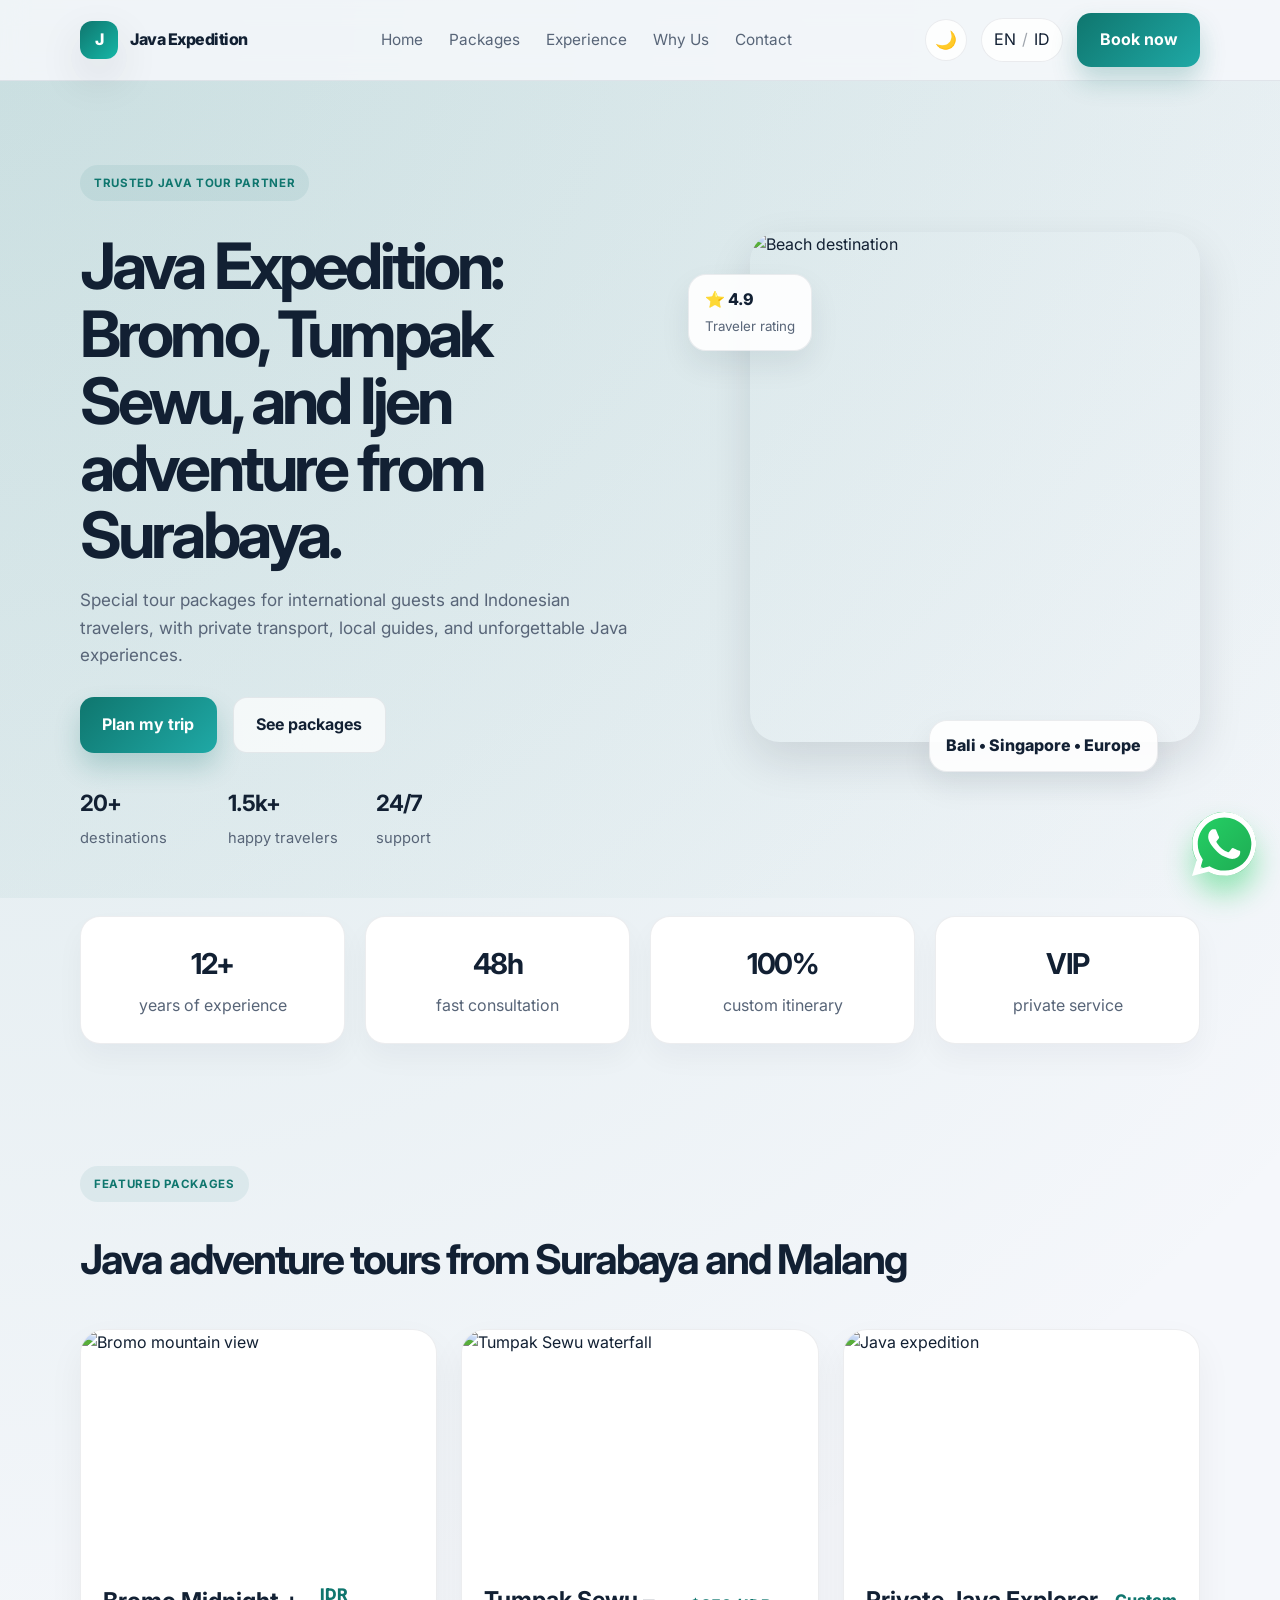
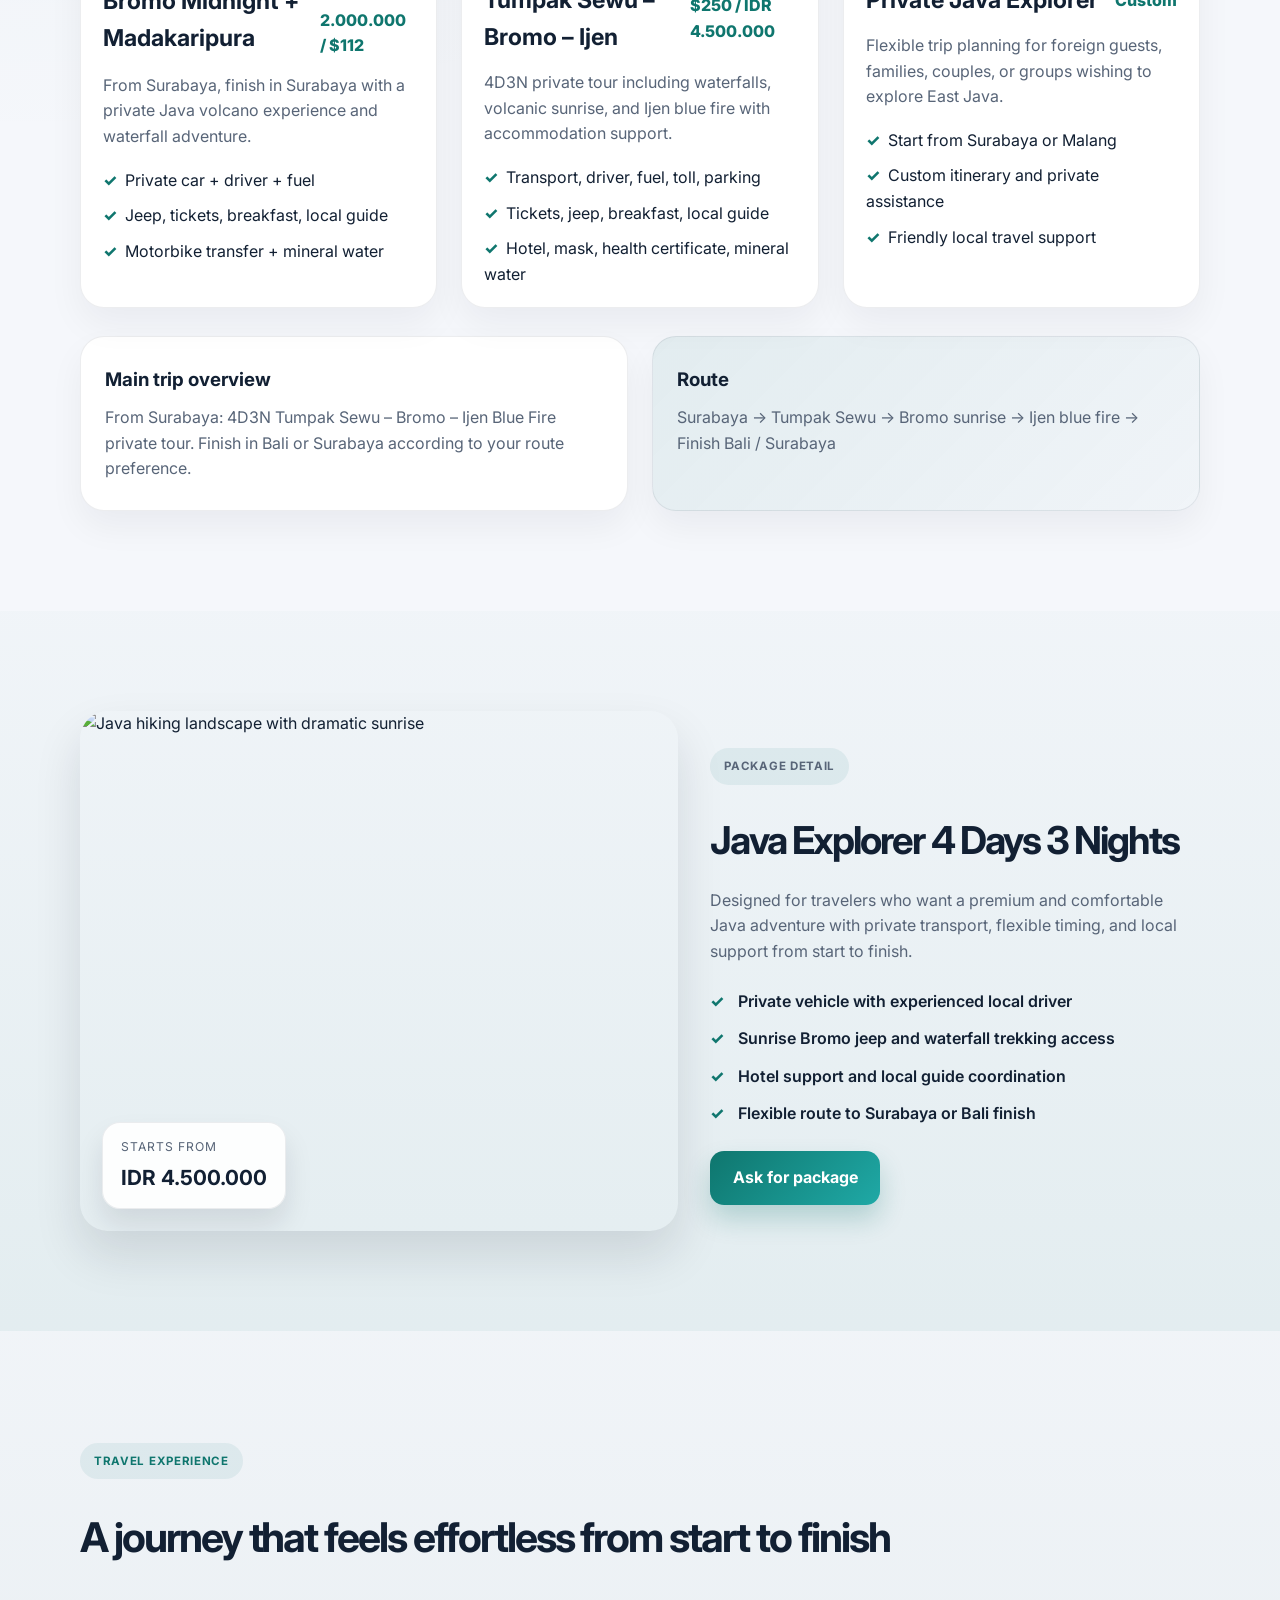
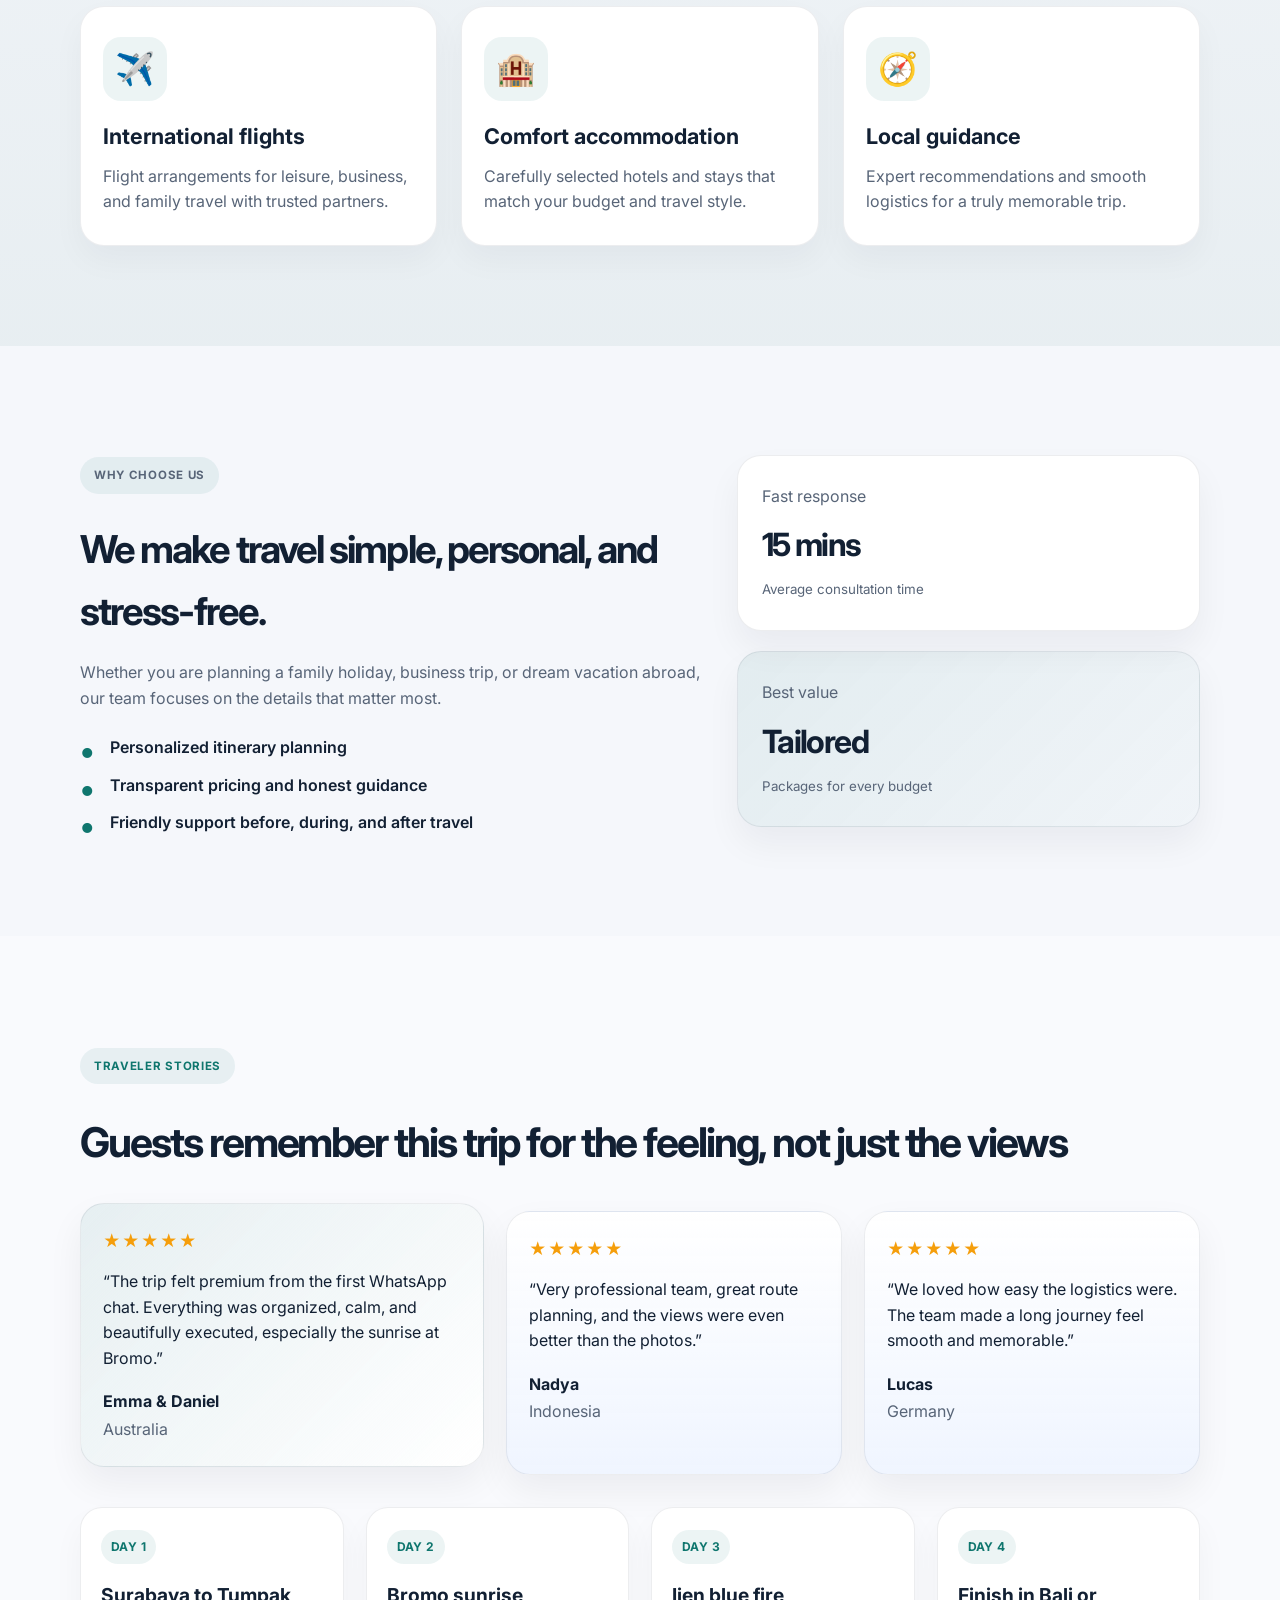
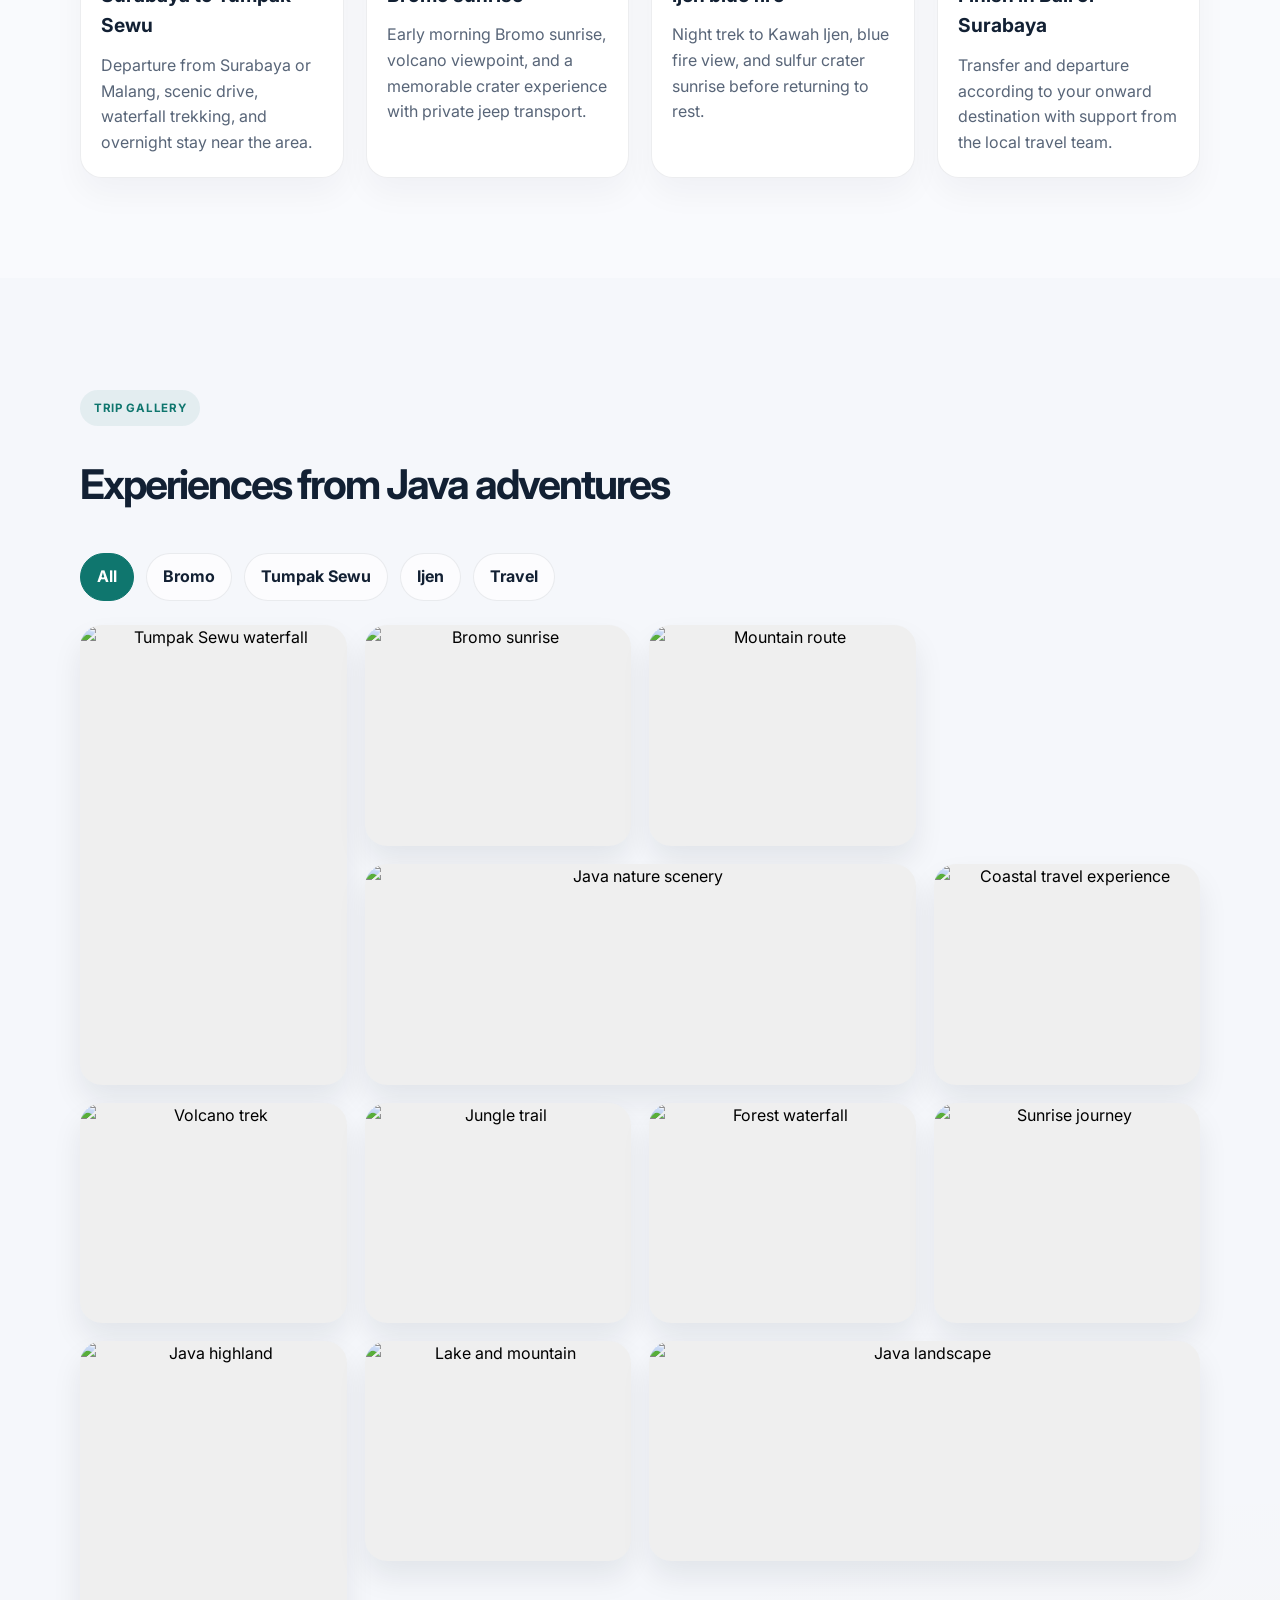
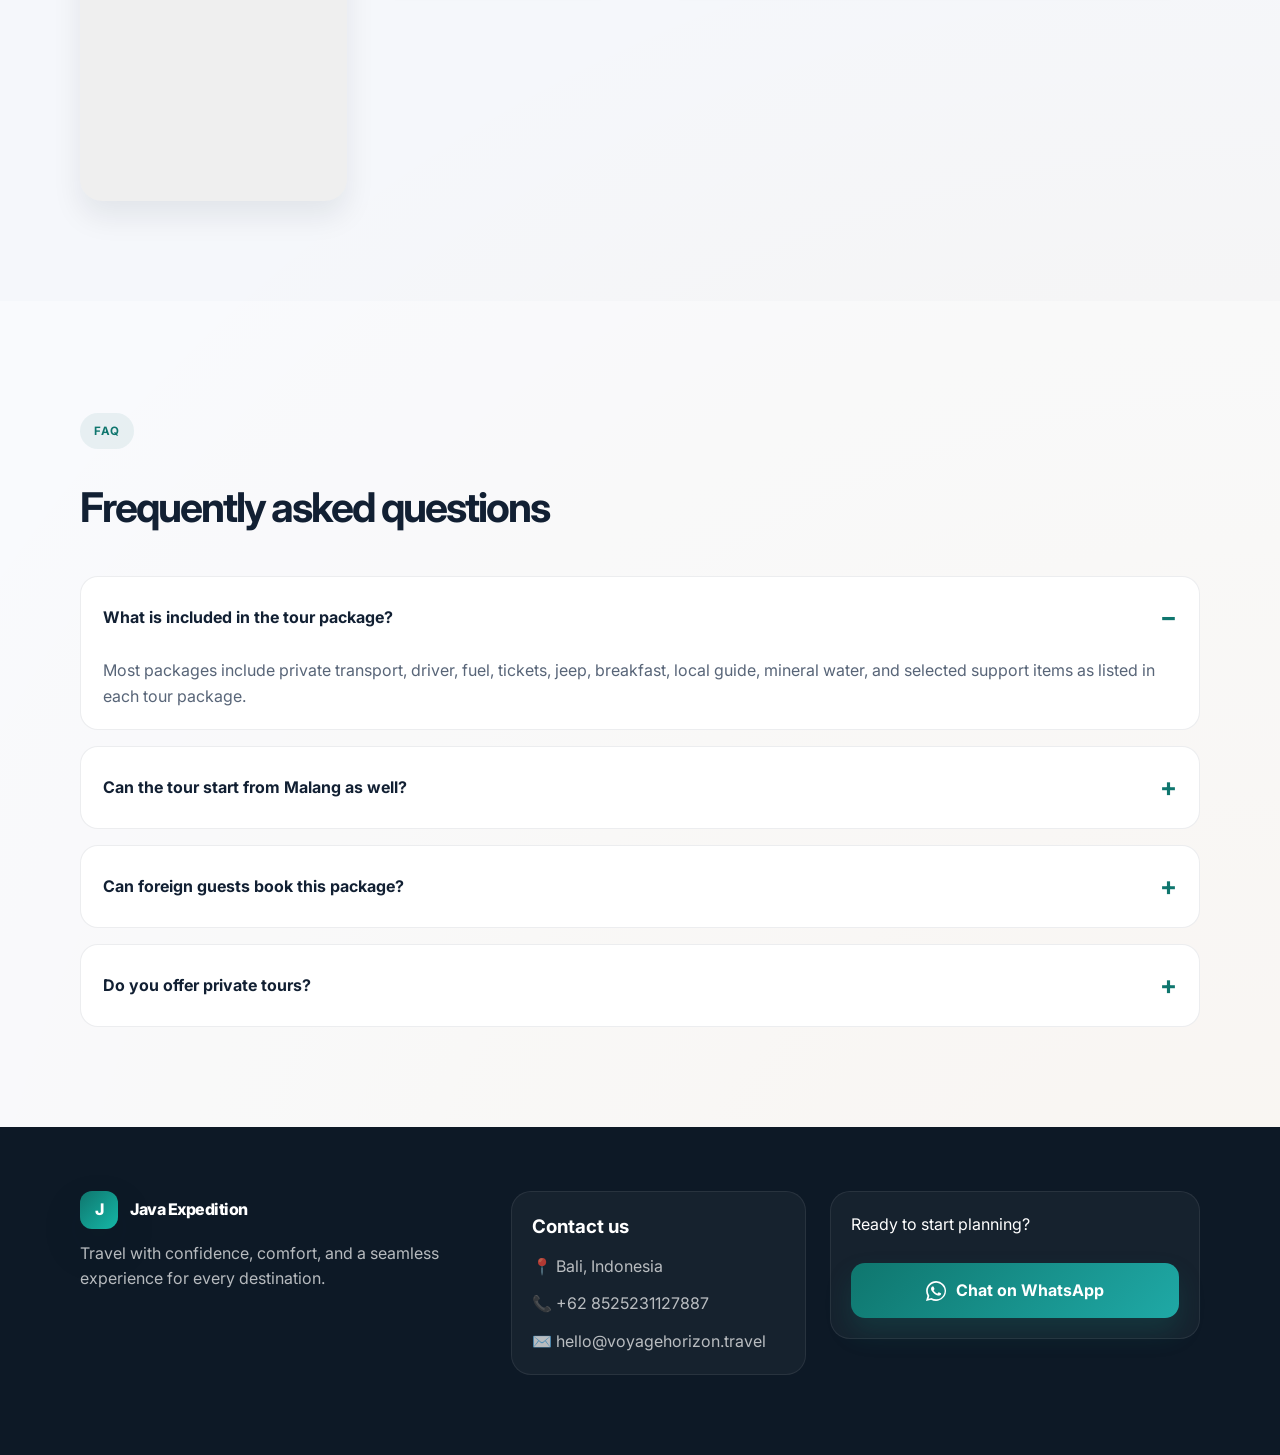
==== commit 87c19621: "commit keenam" ====
--- a/index.html
+++ b/index.html
@@ -213,6 +213,47 @@
         </div>
       </section>
 
+      <section class="section package-detail-showcase" aria-labelledby="package-detail-title">
+        <div class="container package-showcase-grid">
+          <div class="detail-visual">
+            <img
+              src="https://images.unsplash.com/photo-1500530855697-b586d89ba3ee?auto=format&fit=crop&w=1100&q=80"
+              alt="Java hiking landscape with dramatic sunrise"
+            />
+            <div class="detail-badge">
+              <span>Starts from</span>
+              <strong>IDR 4.500.000</strong>
+            </div>
+          </div>
+
+          <div class="detail-content">
+            <p class="eyebrow">Package detail</p>
+            <h2 id="package-detail-title">Java Explorer 4 Days 3 Nights</h2>
+            <p>
+              Designed for travelers who want a premium and comfortable Java adventure with private transport,
+              flexible timing, and local support from start to finish.
+            </p>
+
+            <ul class="detail-list">
+              <li>Private vehicle with experienced local driver</li>
+              <li>Sunrise Bromo jeep and waterfall trekking access</li>
+              <li>Hotel support and local guide coordination</li>
+              <li>Flexible route to Surabaya or Bali finish</li>
+            </ul>
+
+            <div class="detail-actions">
+              <a
+                class="btn btn-primary"
+                href="https://wa.me/6285231127887?text=Hello%20Java%20Expedition%2C%20I%20want%20to%20book%20the%20Java%20Explorer%204D3N%20package."
+                target="_blank"
+                rel="noopener noreferrer"
+                >Ask for package</a
+              >
+            </div>
+          </div>
+        </div>
+      </section>
+
       <section class="section alt-section" id="experience">
         <div class="container">
           <div class="section-heading">
@@ -273,8 +314,39 @@
       <section class="section testimonial-section">
         <div class="container">
           <div class="section-heading">
-            <p class="eyebrow" data-i18n="reviewTag">Itinerary</p>
-            <h2 data-i18n="reviewHeading">4D3N adventure itinerary</h2>
+            <p class="eyebrow">Traveler stories</p>
+            <h2>Guests remember this trip for the feeling, not just the views</h2>
+          </div>
+
+          <div class="testimonial-grid">
+            <article class="testimonial-card featured">
+              <div class="stars" aria-label="5 stars">★★★★★</div>
+              <p>
+                “The trip felt premium from the first WhatsApp chat. Everything was organized, calm, and beautifully executed, especially the sunrise at Bromo.”
+              </p>
+              <footer>
+                <strong>Emma & Daniel</strong>
+                <span>Australia</span>
+              </footer>
+            </article>
+
+            <article class="testimonial-card">
+              <div class="stars" aria-label="5 stars">★★★★★</div>
+              <p>“Very professional team, great route planning, and the views were even better than the photos.”</p>
+              <footer>
+                <strong>Nadya</strong>
+                <span>Indonesia</span>
+              </footer>
+            </article>
+
+            <article class="testimonial-card">
+              <div class="stars" aria-label="5 stars">★★★★★</div>
+              <p>“We loved how easy the logistics were. The team made a long journey feel smooth and memorable.”</p>
+              <footer>
+                <strong>Lucas</strong>
+                <span>Germany</span>
+              </footer>
+            </article>
           </div>
 
           <div class="itinerary-grid">
--- a/style.css
+++ b/style.css
@@ -238,6 +238,20 @@
   }
 }
 
+@supports not (backdrop-filter: blur(12px)) {
+  .site-header {
+    background: rgba(245, 247, 251, 0.98);
+  }
+
+  body[data-theme="dark"] .site-header {
+    background: rgba(11, 18, 32, 0.98);
+  }
+
+  .gallery-modal {
+    background: rgba(2, 6, 23, 0.9);
+  }
+}
+
 @media (prefers-reduced-motion: reduce) {
   *,
   *::before,
@@ -608,6 +622,136 @@
   background: rgba(255, 255, 255, 0.35);
 }
 
+.testimonial-grid {
+  display: grid;
+  grid-template-columns: 1.2fr 1fr 1fr;
+  gap: 22px;
+  margin-bottom: 32px;
+}
+
+.testimonial-card {
+  background: linear-gradient(180deg, rgba(255, 255, 255, 0.96), rgba(238, 244, 255, 0.9));
+  border: 1px solid var(--line);
+  border-radius: 24px;
+  padding: 24px 22px;
+  box-shadow: 0 16px 36px rgba(15, 23, 42, 0.06);
+}
+
+.testimonial-card.featured {
+  background: linear-gradient(135deg, rgba(15, 118, 110, 0.08), rgba(255, 255, 255, 0.96));
+  transform: translateY(-8px);
+}
+
+.stars {
+  color: #f59e0b;
+  letter-spacing: 2px;
+  font-size: 1.05rem;
+  margin-bottom: 14px;
+}
+
+.testimonial-card p {
+  margin: 0 0 18px;
+  color: var(--text);
+}
+
+.testimonial-card footer {
+  display: flex;
+  flex-direction: column;
+  gap: 2px;
+  color: var(--muted);
+}
+
+.testimonial-card strong {
+  color: var(--text);
+}
+
+.package-detail-showcase {
+  background: linear-gradient(180deg, rgba(15, 118, 110, 0.02), rgba(15, 118, 110, 0.08));
+}
+
+.package-showcase-grid {
+  display: grid;
+  grid-template-columns: 1.1fr 0.9fr;
+  gap: 32px;
+  align-items: center;
+}
+
+.detail-visual {
+  position: relative;
+  border-radius: 28px;
+  overflow: hidden;
+  box-shadow: 0 24px 48px rgba(15, 23, 42, 0.12);
+}
+
+.detail-visual img {
+  width: 100%;
+  height: 520px;
+  object-fit: cover;
+  display: block;
+}
+
+.detail-badge {
+  position: absolute;
+  left: 22px;
+  bottom: 22px;
+  background: rgba(255, 255, 255, 0.9);
+  border: 1px solid rgba(18, 32, 51, 0.08);
+  border-radius: 18px;
+  padding: 14px 18px;
+  box-shadow: 0 16px 28px rgba(15, 23, 42, 0.1);
+}
+
+.detail-badge span {
+  display: block;
+  color: var(--muted);
+  font-size: 0.76rem;
+  text-transform: uppercase;
+  letter-spacing: 0.08em;
+}
+
+.detail-badge strong {
+  display: block;
+  margin-top: 4px;
+  font-size: 1.3rem;
+}
+
+.detail-content h2 {
+  margin: 14px 0 12px;
+  font-size: clamp(2.1rem, 3vw, 3rem);
+  letter-spacing: -0.05em;
+}
+
+.detail-content p {
+  color: var(--muted);
+}
+
+.detail-list {
+  list-style: none;
+  margin: 24px 0 0;
+  padding: 0;
+  display: grid;
+  gap: 12px;
+}
+
+.detail-list li {
+  position: relative;
+  padding-left: 28px;
+  font-weight: 600;
+}
+
+.detail-list li::before {
+  content: "✓";
+  position: absolute;
+  left: 0;
+  top: 0;
+  color: var(--primary);
+  font-weight: 800;
+}
+
+.detail-actions {
+  margin-top: 24px;
+}
+
 .package-detail-grid {
   display: grid;
   grid-template-columns: repeat(2, minmax(0, 1fr));
@@ -1068,6 +1212,7 @@
 
   .hero-grid,
   .why-grid,
+  .package-showcase-grid,
   .inquiry-wrap,
   .footer-grid,
   .three-col,
@@ -1113,6 +1258,10 @@
     font-size: clamp(2.2rem, 14vw, 3rem);
   }
 
+  .detail-visual img {
+    height: 360px;
+  }
+
   .hero-actions,
   .hero-meta {
     flex-direction: column;
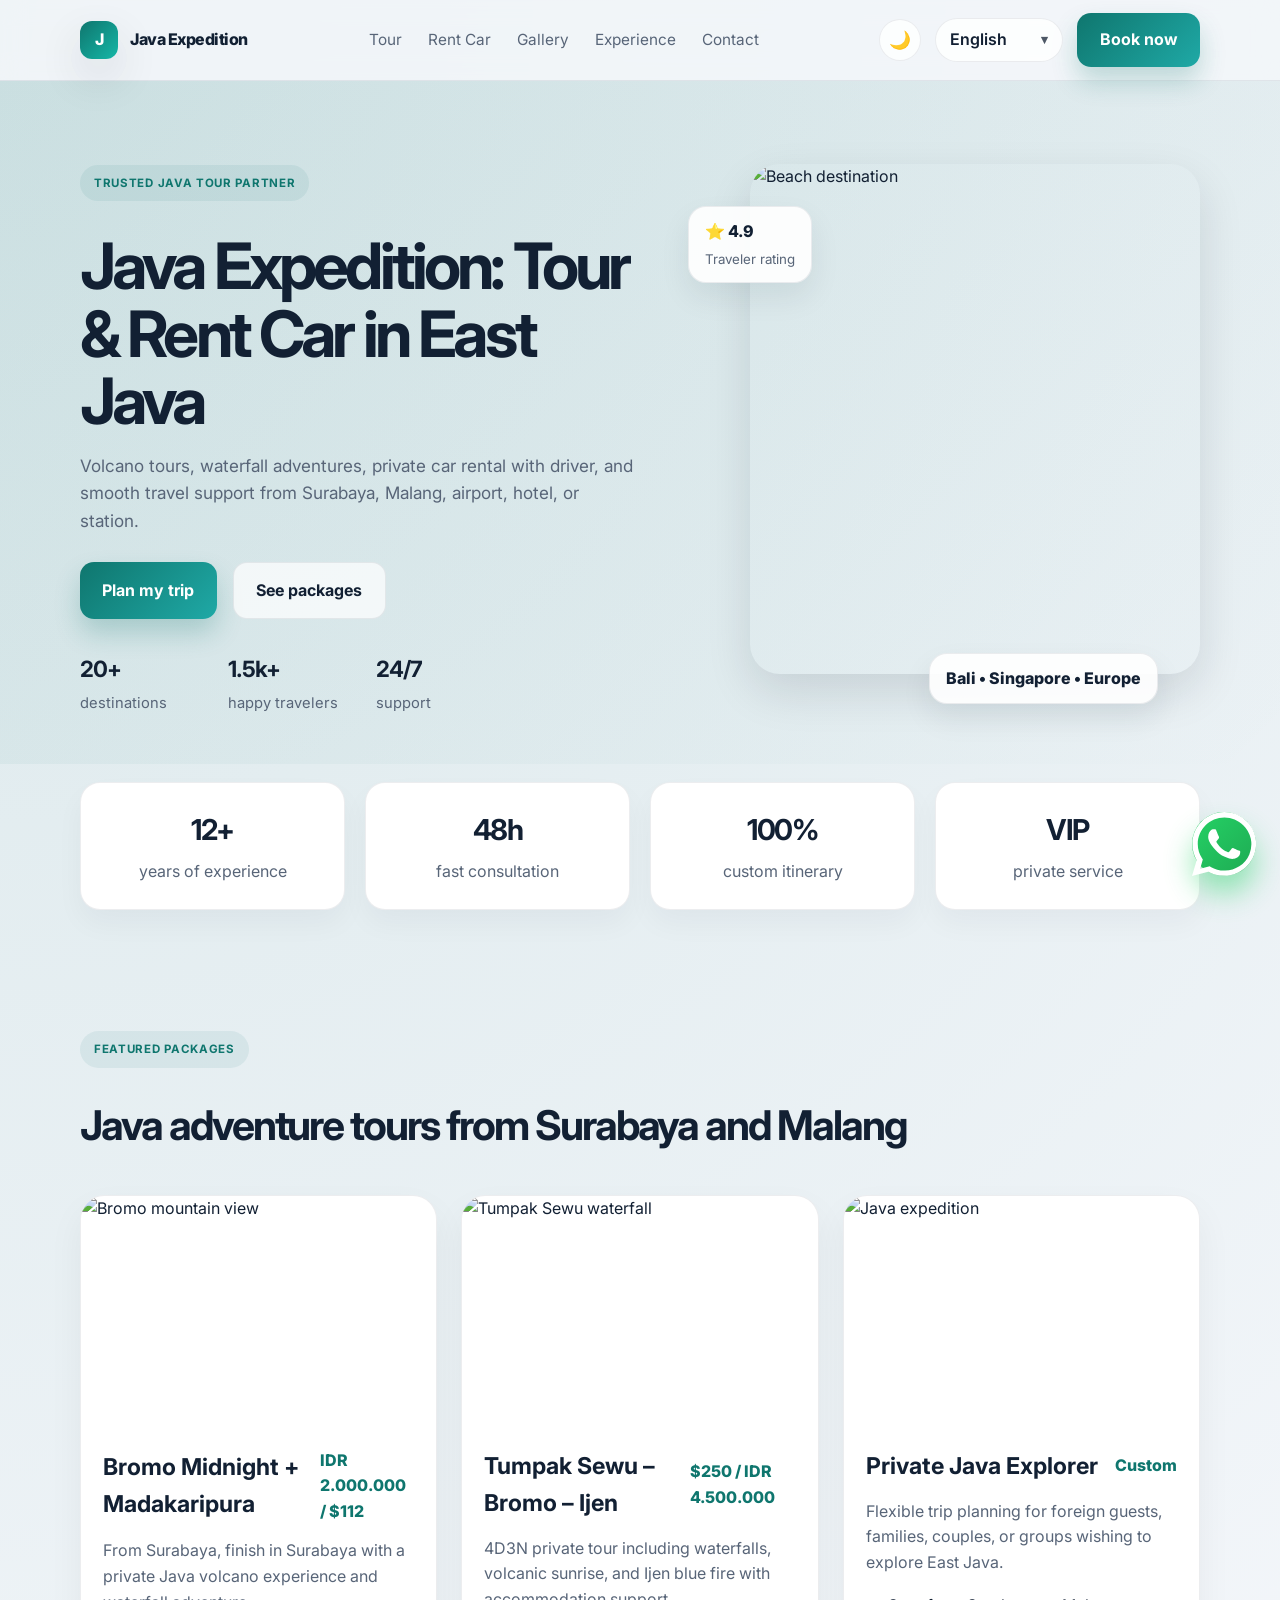
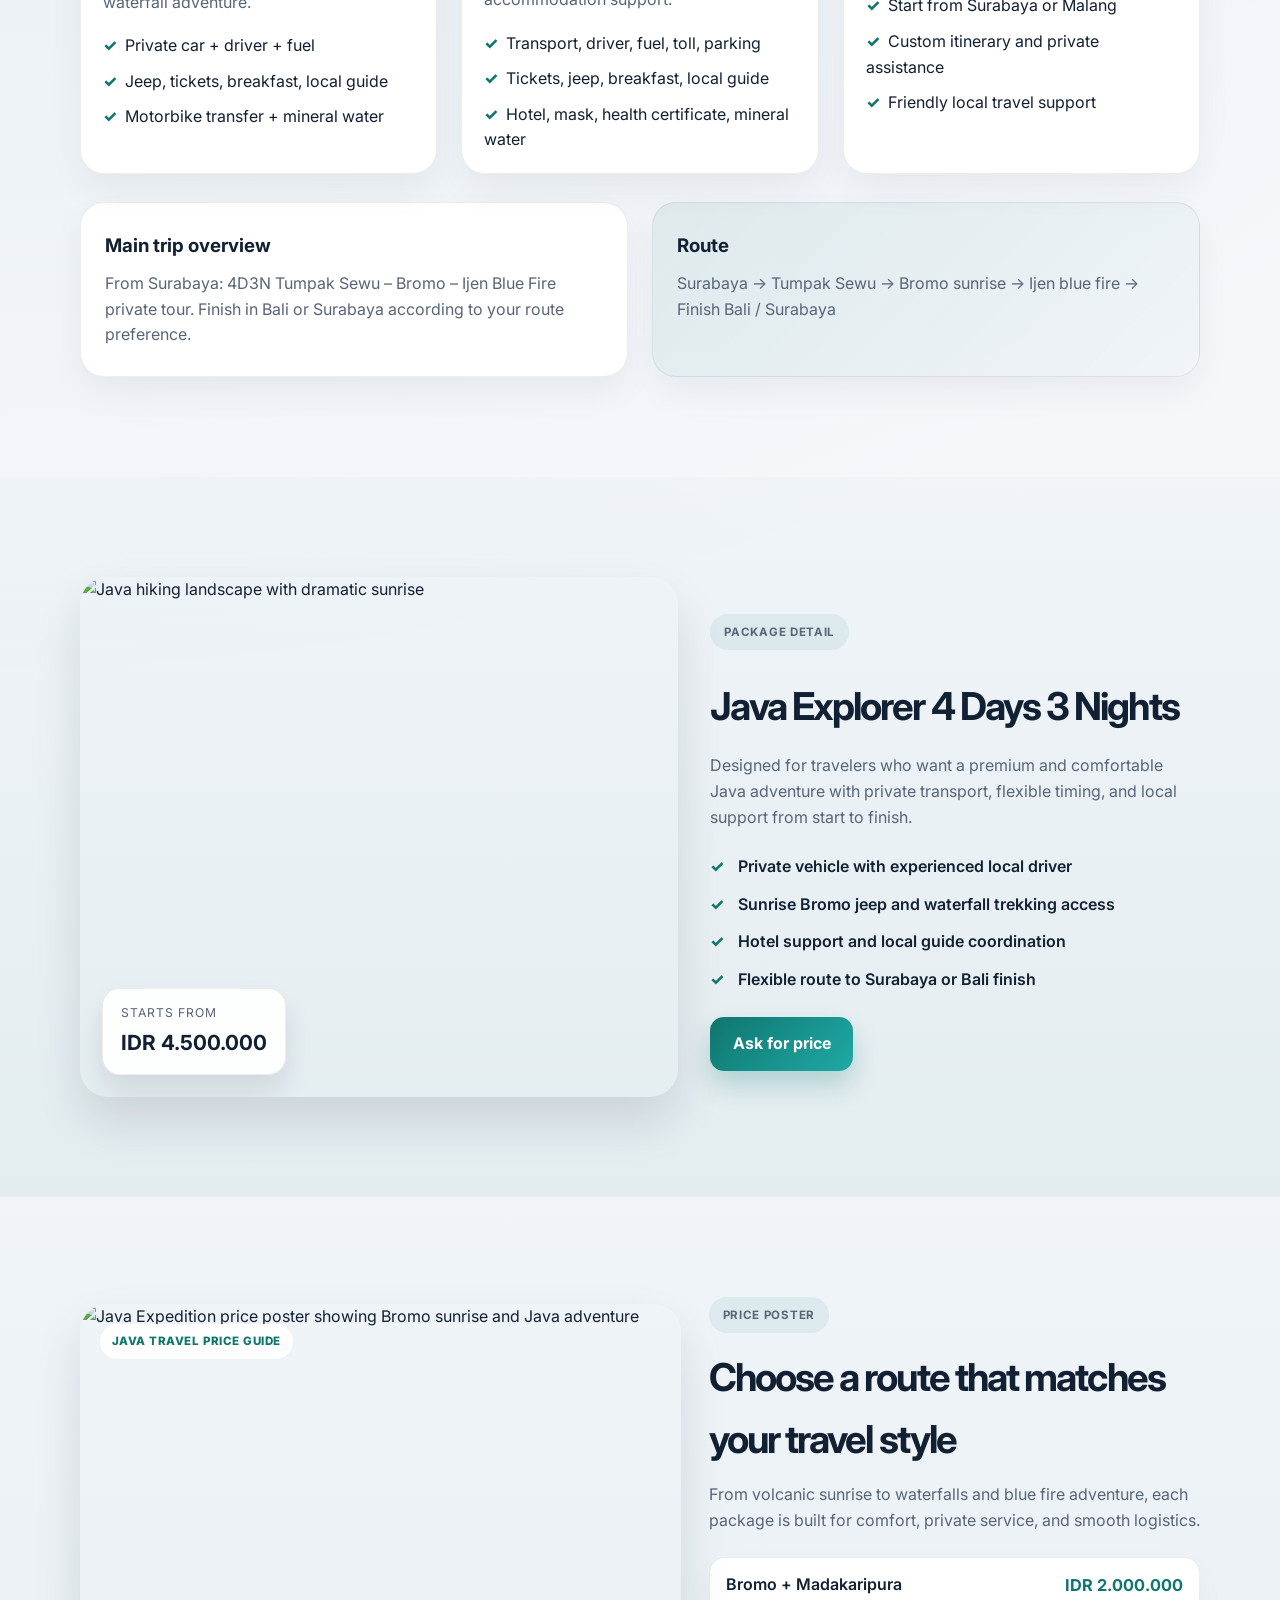
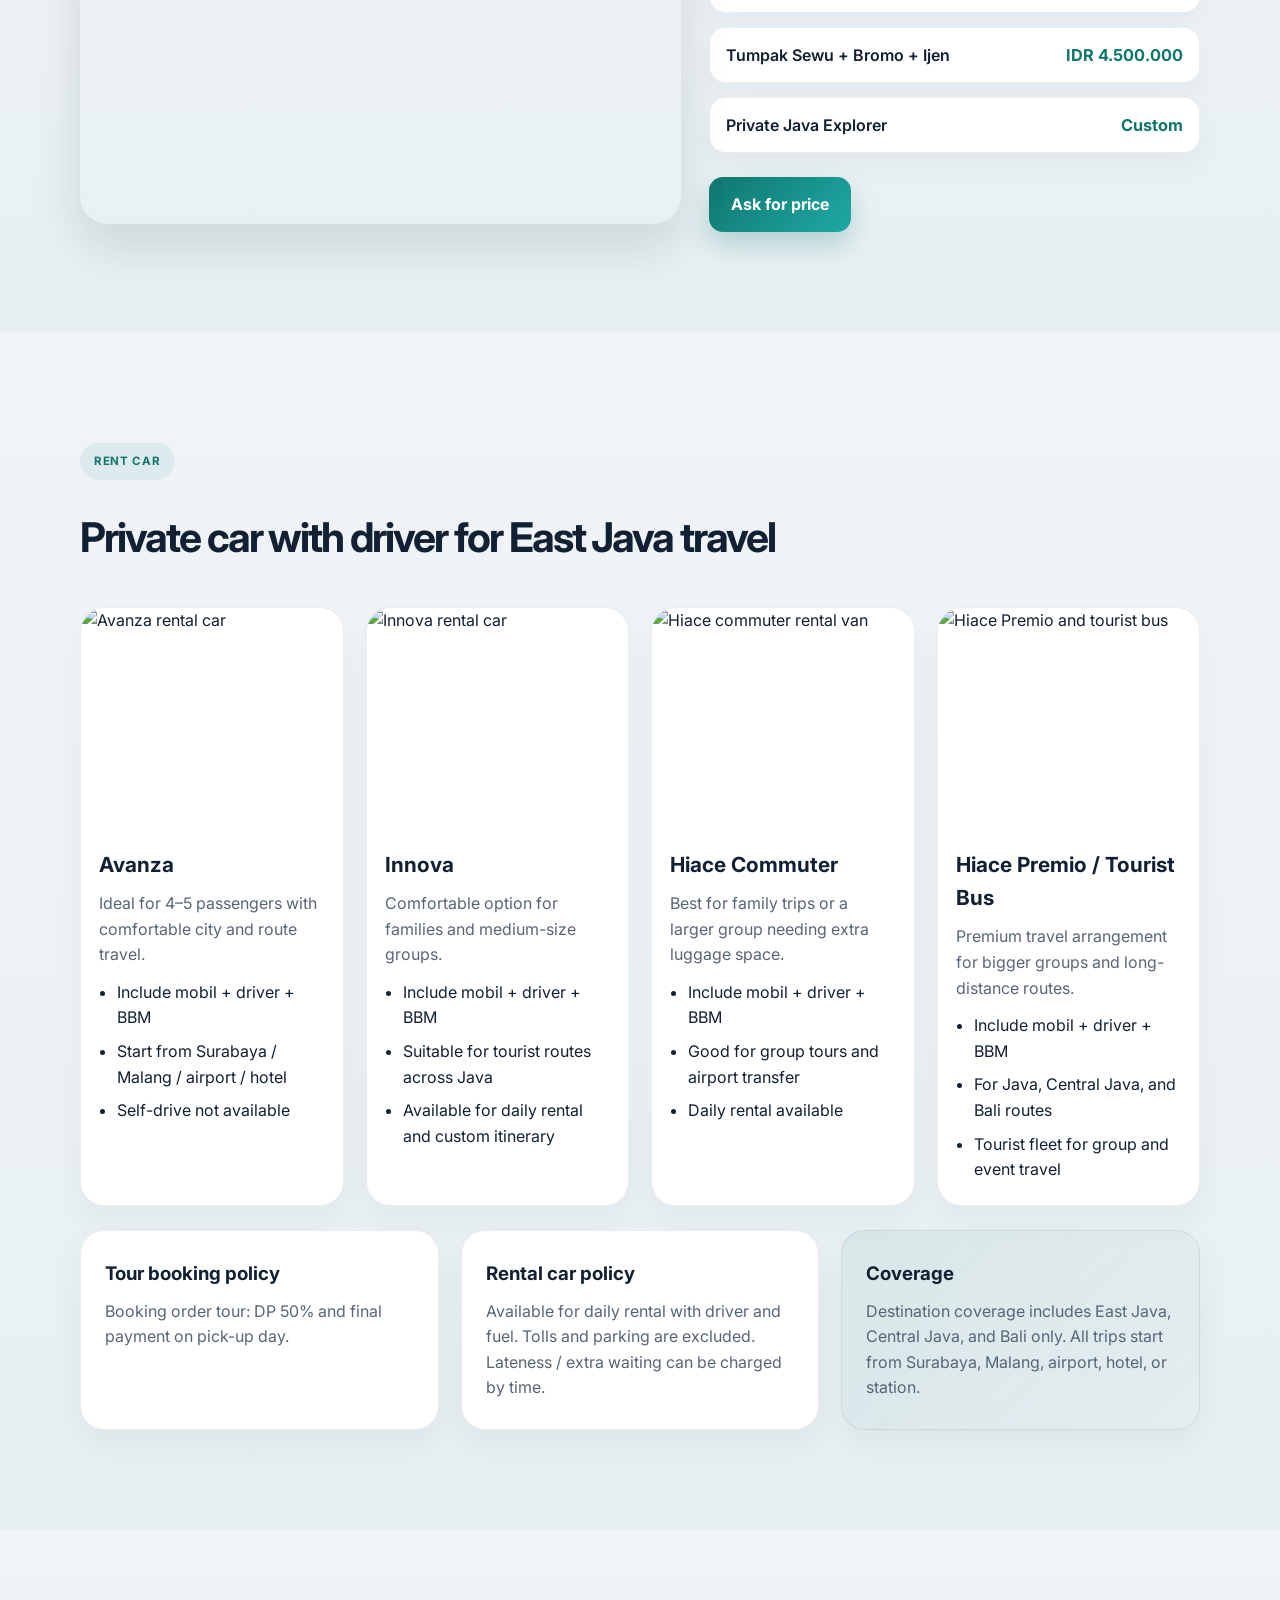
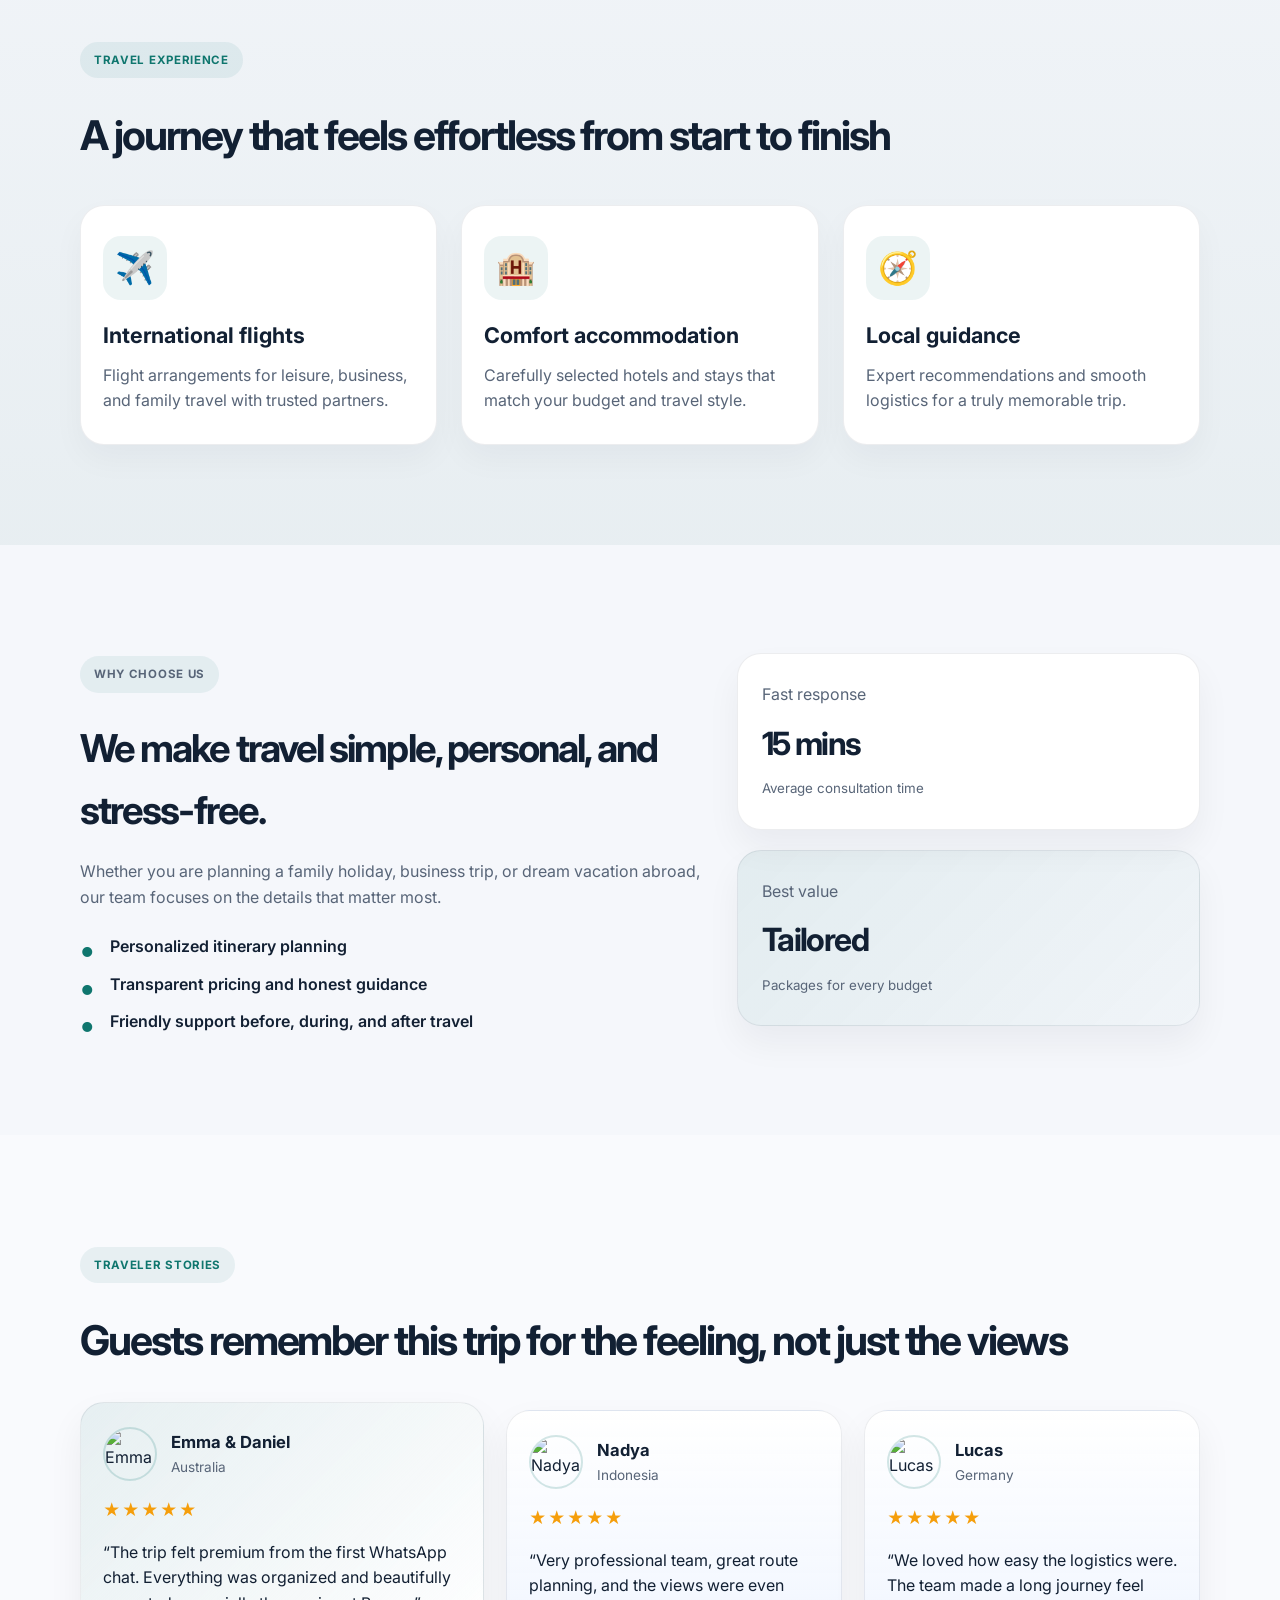
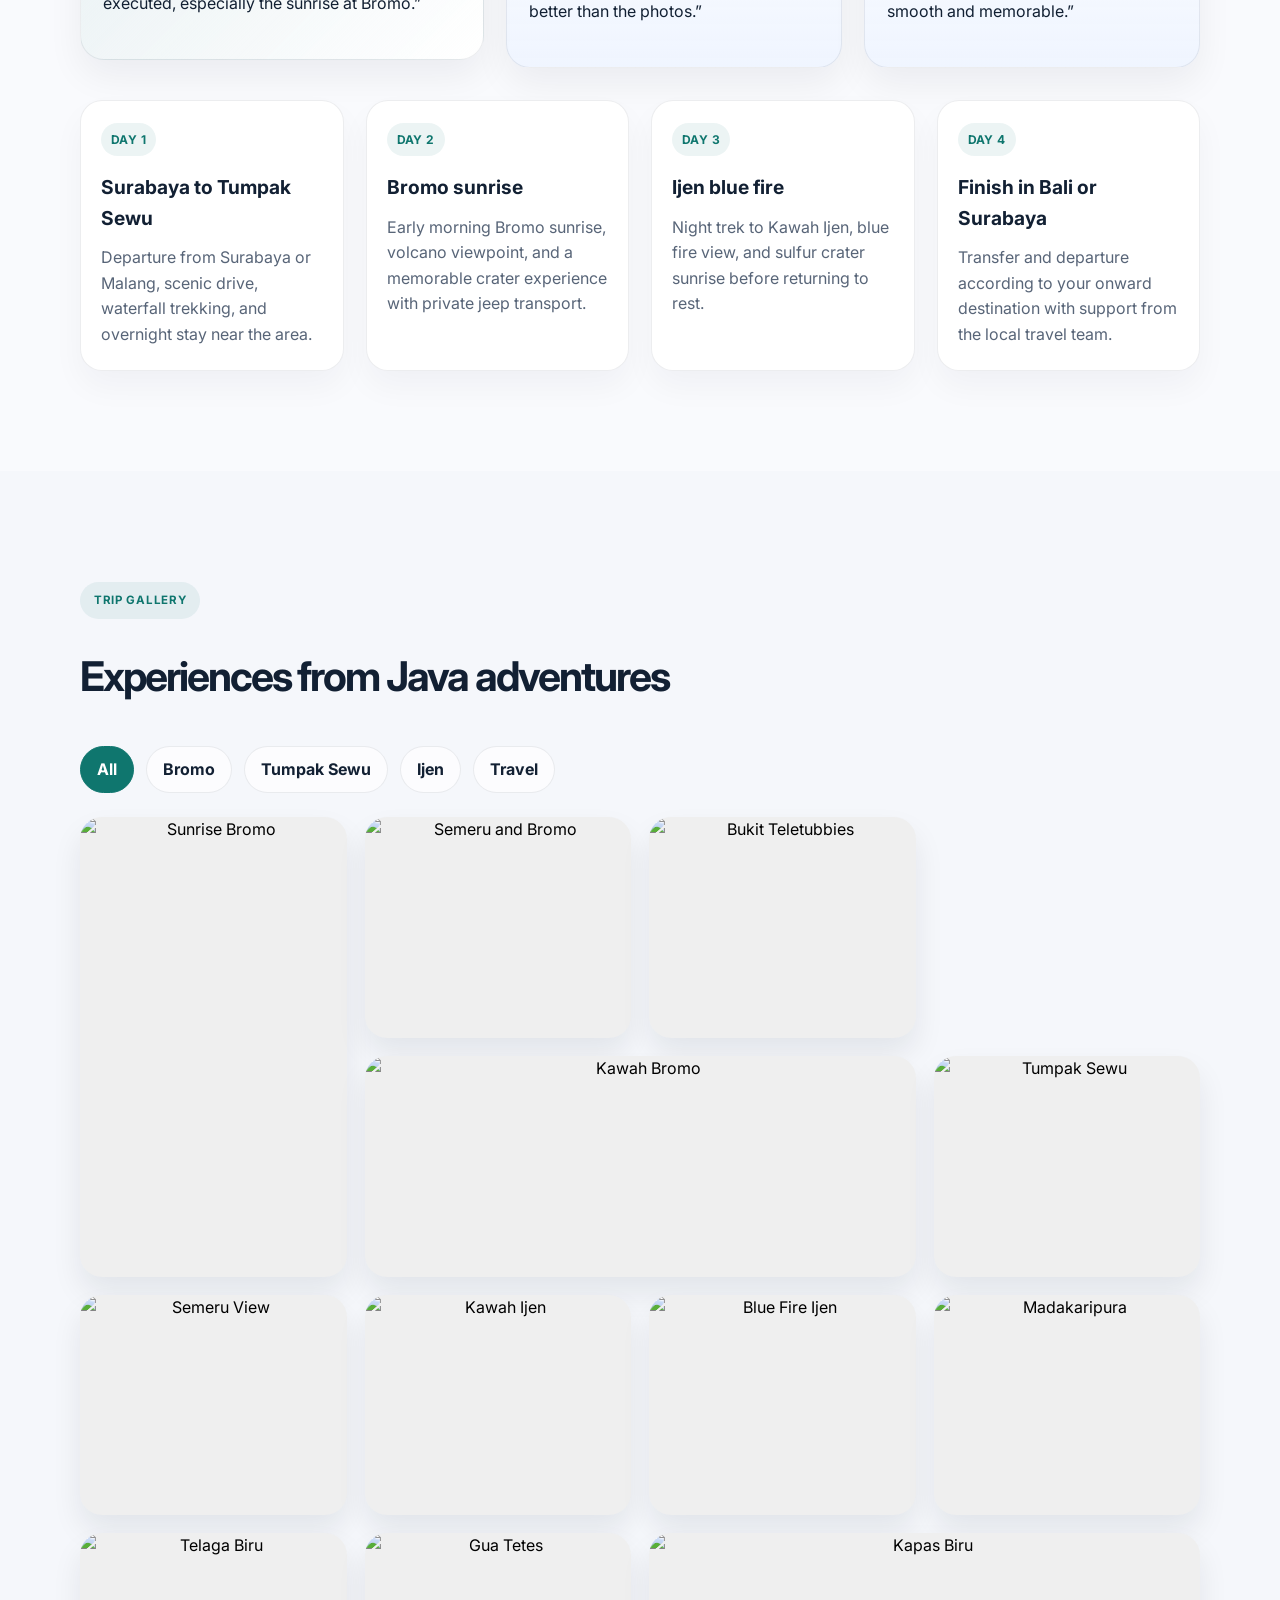
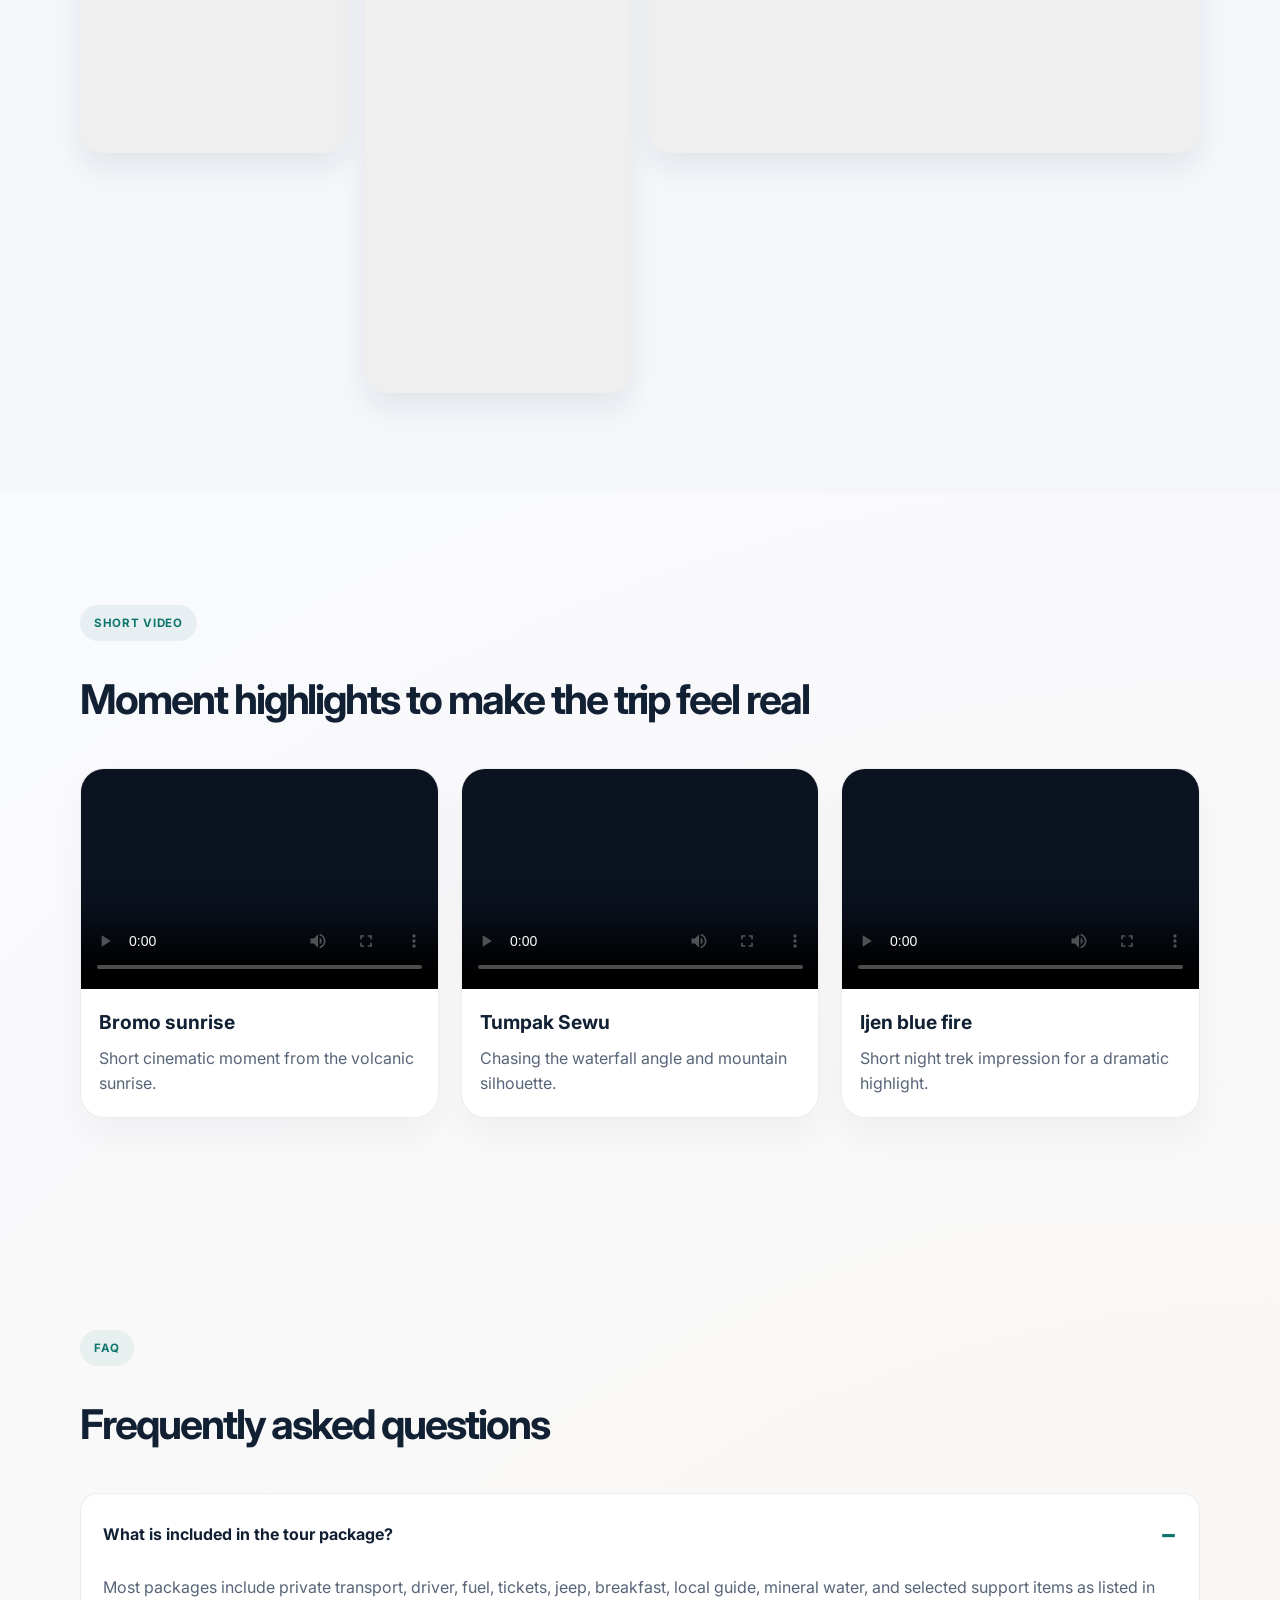
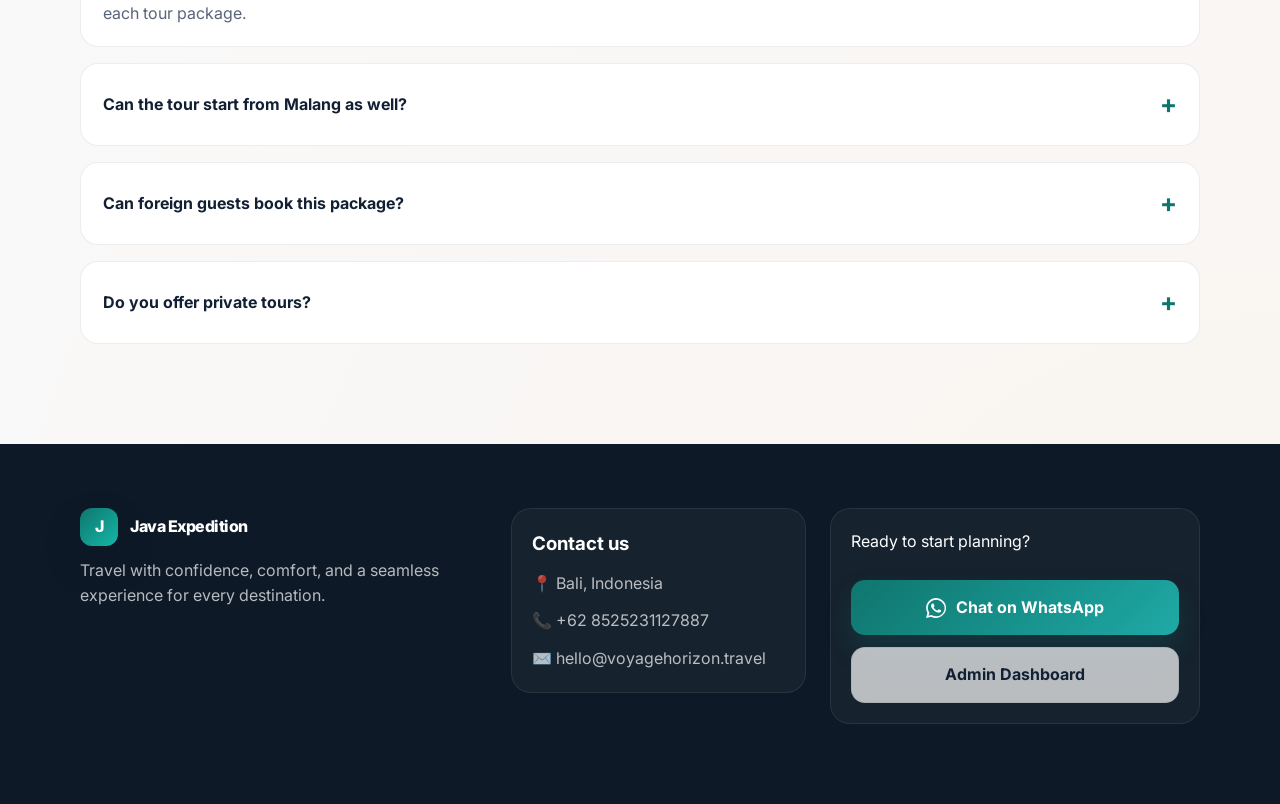
==== commit 76347b06: "commit penambahan dashboard dan perbaikan" ====
--- a/index.html
+++ b/index.html
@@ -23,7 +23,7 @@
     />
     <link rel="stylesheet" href="style.css" />
   </head>
-  <body>
+  <body data-page="home">
     <header class="site-header">
       <div class="container nav">
         <div class="brand" aria-label="Java Expedition Logo">
@@ -32,10 +32,10 @@
         </div>
 
         <nav class="main-nav" aria-label="Main navigation">
-          <a href="#home" data-i18n="navHome">Home</a>
-          <a href="#packages" data-i18n="navPackages">Packages</a>
+          <a href="#home" data-i18n="navHome">Tour</a>
+          <a href="#rent-car" data-i18n="navRentCar">Rent Car</a>
+          <a href="#gallery" data-i18n="navGallery">Gallery</a>
           <a href="#experience" data-i18n="navExperience">Experience</a>
-          <a href="#why-us" data-i18n="navWhyUs">Why Us</a>
           <a href="#contact" data-i18n="navContact">Contact</a>
         </nav>
 
@@ -43,11 +43,34 @@
           <button class="theme-toggle" id="themeToggle" type="button" aria-label="Toggle dark mode">
             <span class="theme-icon" aria-hidden="true">🌙</span>
           </button>
-          <button class="lang-toggle" id="langToggle" type="button" aria-label="Toggle language">
-            <span>EN</span>
-            <span class="divider">/</span>
-            <span>ID</span>
+
+          <div class="lang-picker">
+            <button
+              class="lang-toggle"
+              id="langToggle"
+              type="button"
+              aria-haspopup="menu"
+              aria-expanded="false"
+              aria-label="Select language"
+            >
+              <span id="selectedLanguageLabel">English</span>
+              <span class="lang-caret" aria-hidden="true">▾</span>
+            </button>
+
+            <div class="lang-menu" id="langMenu" role="menu" aria-label="Language menu">
+              <button class="lang-option active" type="button" data-lang="en" role="menuitemradio" aria-checked="true">English</button>
+              <button class="lang-option" type="button" data-lang="id" role="menuitemradio" aria-checked="false">Indonesia</button>
+              <button class="lang-option" type="button" data-lang="zh" role="menuitemradio" aria-checked="false">Mandarin</button>
+              <button class="lang-option" type="button" data-lang="ja" role="menuitemradio" aria-checked="false">Japanese</button>
+            </div>
+          </div>
+
+          <button class="nav-toggle" id="navToggle" type="button" aria-label="Toggle navigation" aria-expanded="false">
+            <span></span>
+            <span></span>
+            <span></span>
           </button>
+
           <a
             href="https://wa.me/6285231127887?text=Hello%20Java%20Expedition%2C%20I%20want%20to%20book%20a%20trip%20with%20you."
             target="_blank"
@@ -65,9 +88,9 @@
         <div class="container hero-grid">
           <div class="hero-copy">
             <p class="eyebrow" data-i18n="eyebrow">Trusted Java tour partner</p>
-            <h1 data-i18n="heroTitle">Java Expedition: Bromo, Tumpak Sewu, and Ijen adventure from Surabaya.</h1>
+            <h1 data-i18n="heroTitle">Java Expedition: Tour & Rent Car in East Java</h1>
             <p class="lead" data-i18n="heroSubtitle">
-              Special tour packages for international guests and Indonesian travelers, with private transport, local guides, and unforgettable Java experiences.
+              Volcano tours, waterfall adventures, private car rental with driver, and smooth travel support from Surabaya, Malang, airport, hotel, or station.
             </p>
 
             <div class="hero-actions">
@@ -92,6 +115,7 @@
           <div class="hero-visual" aria-label="Travel destination collage">
             <div class="image-card image-main">
               <img
+                id="heroMainImage"
                 src="https://images.unsplash.com/photo-1507525428034-b723cf961d3e?auto=format&fit=crop&w=900&q=80"
                 alt="Beach destination"
               />
@@ -221,24 +245,24 @@
               alt="Java hiking landscape with dramatic sunrise"
             />
             <div class="detail-badge">
-              <span>Starts from</span>
+              <span data-i18n="startsFrom">Starts from</span>
               <strong>IDR 4.500.000</strong>
             </div>
           </div>
 
           <div class="detail-content">
-            <p class="eyebrow">Package detail</p>
-            <h2 id="package-detail-title">Java Explorer 4 Days 3 Nights</h2>
-            <p>
+            <p class="eyebrow" data-i18n="packageDetailEyebrow">Package detail</p>
+            <h2 id="package-detail-title" data-i18n="packageDetailHeading">Java Explorer 4 Days 3 Nights</h2>
+            <p data-i18n="packageDetailText">
               Designed for travelers who want a premium and comfortable Java adventure with private transport,
               flexible timing, and local support from start to finish.
             </p>
 
             <ul class="detail-list">
-              <li>Private vehicle with experienced local driver</li>
-              <li>Sunrise Bromo jeep and waterfall trekking access</li>
-              <li>Hotel support and local guide coordination</li>
-              <li>Flexible route to Surabaya or Bali finish</li>
+              <li data-i18n="packageDetailItem1">Private vehicle with experienced local driver</li>
+              <li data-i18n="packageDetailItem2">Sunrise Bromo jeep and waterfall trekking access</li>
+              <li data-i18n="packageDetailItem3">Hotel support and local guide coordination</li>
+              <li data-i18n="packageDetailItem4">Flexible route to Surabaya or Bali finish</li>
             </ul>
 
             <div class="detail-actions">
@@ -247,8 +271,143 @@
                 href="https://wa.me/6285231127887?text=Hello%20Java%20Expedition%2C%20I%20want%20to%20book%20the%20Java%20Explorer%204D3N%20package."
                 target="_blank"
                 rel="noopener noreferrer"
+                data-i18n="askForPrice"
                 >Ask for package</a
               >
+            </div>
+          </div>
+        </div>
+      </section>
+
+      <section class="section poster-section">
+        <div class="container poster-grid">
+          <div class="poster-visual">
+            <img
+              id="posterMainImage"
+              src="https://images.unsplash.com/photo-1500530855697-b586d89ba3ee?auto=format&fit=crop&w=1200&q=80"
+              alt="Java Expedition price poster showing Bromo sunrise and Java adventure"
+            />
+            <div class="poster-tag" data-i18n="priceGuideTag">Java Travel Price Guide</div>
+          </div>
+
+          <div class="poster-content">
+            <p class="eyebrow" data-i18n="pricePosterEyebrow">Price poster</p>
+            <h2 data-i18n="pricePosterHeading">Choose a route that matches your travel style</h2>
+            <p data-i18n="pricePosterText">
+              From volcanic sunrise to waterfalls and blue fire adventure, each package is built for comfort,
+              private service, and smooth logistics.
+            </p>
+
+            <div class="price-list">
+              <div class="price-row">
+                <span data-i18n="pricePosterBromo">Bromo + Madakaripura</span>
+                <strong>IDR 2.000.000</strong>
+              </div>
+              <div class="price-row">
+                <span data-i18n="pricePosterTumpak">Tumpak Sewu + Bromo + Ijen</span>
+                <strong>IDR 4.500.000</strong>
+              </div>
+              <div class="price-row">
+                <span data-i18n="pricePosterCustom">Private Java Explorer</span>
+                <strong>Custom</strong>
+              </div>
+            </div>
+
+            <div class="poster-actions">
+              <a
+                class="btn btn-primary"
+                href="https://wa.me/6285231127887?text=Hello%20Java%20Expedition%2C%20I%20want%20to%20see%20the%20latest%20price%20list%20for%20Java%20tours."
+                target="_blank"
+                rel="noopener noreferrer"
+                data-i18n="askForPrice"
+                >Ask for price</a
+              >
+            </div>
+          </div>
+        </div>
+      </section>
+
+      <section class="section rent-section" id="rent-car">
+        <div class="container">
+          <div class="section-heading">
+            <p class="eyebrow" data-i18n="rentCarEyebrow">Rent car</p>
+            <h2 data-i18n="rentCarHeading">Private car with driver for East Java travel</h2>
+          </div>
+
+          <div class="fleet-grid">
+            <article class="fleet-card">
+              <div class="fleet-image">
+                <img src="https://images.unsplash.com/photo-1553440569-bcc63803a83d?auto=format&fit=crop&w=900&q=80" alt="Avanza rental car" />
+              </div>
+              <div class="fleet-body">
+                <h3 data-i18n="fleetAvanzaTitle">Avanza</h3>
+                <p data-i18n="fleetAvanzaText">Ideal for 4–5 passengers with comfortable city and route travel.</p>
+                <ul>
+                  <li data-i18n="fleetAvanzaItem1">Include mobil + driver + BBM</li>
+                  <li data-i18n="fleetAvanzaItem2">Start from Surabaya / Malang / airport / hotel</li>
+                  <li data-i18n="fleetAvanzaItem3">Self-drive not available</li>
+                </ul>
+              </div>
+            </article>
+
+            <article class="fleet-card">
+              <div class="fleet-image">
+                <img src="https://images.unsplash.com/photo-1544636331-e26879cd4d9b?auto=format&fit=crop&w=900&q=80" alt="Innova rental car" />
+              </div>
+              <div class="fleet-body">
+                <h3 data-i18n="fleetInnovaTitle">Innova</h3>
+                <p data-i18n="fleetInnovaText">Comfortable option for families and medium-size groups.</p>
+                <ul>
+                  <li data-i18n="fleetInnovaItem1">Include mobil + driver + BBM</li>
+                  <li data-i18n="fleetInnovaItem2">Suitable for tourist routes across Java</li>
+                  <li data-i18n="fleetInnovaItem3">Available for daily rental and custom itinerary</li>
+                </ul>
+              </div>
+            </article>
+
+            <article class="fleet-card">
+              <div class="fleet-image">
+                <img src="https://images.unsplash.com/photo-1492144534655-ae79c964c9d7?auto=format&fit=crop&w=900&q=80" alt="Hiace commuter rental van" />
+              </div>
+              <div class="fleet-body">
+                <h3 data-i18n="fleetHiaceTitle">Hiace Commuter</h3>
+                <p data-i18n="fleetHiaceText">Best for family trips or a larger group needing extra luggage space.</p>
+                <ul>
+                  <li data-i18n="fleetHiaceItem1">Include mobil + driver + BBM</li>
+                  <li data-i18n="fleetHiaceItem2">Good for group tours and airport transfer</li>
+                  <li data-i18n="fleetHiaceItem3">Daily rental available</li>
+                </ul>
+              </div>
+            </article>
+
+            <article class="fleet-card">
+              <div class="fleet-image">
+                <img src="https://images.unsplash.com/photo-1503376780353-7e6692767b70?auto=format&fit=crop&w=900&q=80" alt="Hiace Premio and tourist bus" />
+              </div>
+              <div class="fleet-body">
+                <h3 data-i18n="fleetHiacePremiumTitle">Hiace Premio / Tourist Bus</h3>
+                <p data-i18n="fleetHiacePremiumText">Premium travel arrangement for bigger groups and long-distance routes.</p>
+                <ul>
+                  <li data-i18n="fleetHiacePremiumItem1">Include mobil + driver + BBM</li>
+                  <li data-i18n="fleetHiacePremiumItem2">For Java, Central Java, and Bali routes</li>
+                  <li data-i18n="fleetHiacePremiumItem3">Tourist fleet for group and event travel</li>
+                </ul>
+              </div>
+            </article>
+          </div>
+
+          <div class="rent-policy-grid">
+            <div class="detail-box">
+              <h3 data-i18n="rentCarPolicyBookingTitle">Tour booking policy</h3>
+              <p data-i18n="rentCarPolicyBooking">Booking order tour: DP 50% and final payment on pick-up day.</p>
+            </div>
+            <div class="detail-box">
+              <h3 data-i18n="rentCarPolicyRentalTitle">Rental car policy</h3>
+              <p data-i18n="rentCarPolicyRental">Available for daily rental with driver and fuel. Tolls and parking are excluded. Lateness / extra waiting can be charged by time.</p>
+            </div>
+            <div class="detail-box accent-box">
+              <h3 data-i18n="rentCarPolicyCoverageTitle">Coverage</h3>
+              <p data-i18n="rentCarPolicyCoverage">Destination coverage includes East Java, Central Java, and Bali only. All trips start from Surabaya, Malang, airport, hotel, or station.</p>
             </div>
           </div>
         </div>
@@ -314,40 +473,11 @@
       <section class="section testimonial-section">
         <div class="container">
           <div class="section-heading">
-            <p class="eyebrow">Traveler stories</p>
-            <h2>Guests remember this trip for the feeling, not just the views</h2>
-          </div>
-
-          <div class="testimonial-grid">
-            <article class="testimonial-card featured">
-              <div class="stars" aria-label="5 stars">★★★★★</div>
-              <p>
-                “The trip felt premium from the first WhatsApp chat. Everything was organized, calm, and beautifully executed, especially the sunrise at Bromo.”
-              </p>
-              <footer>
-                <strong>Emma & Daniel</strong>
-                <span>Australia</span>
-              </footer>
-            </article>
-
-            <article class="testimonial-card">
-              <div class="stars" aria-label="5 stars">★★★★★</div>
-              <p>“Very professional team, great route planning, and the views were even better than the photos.”</p>
-              <footer>
-                <strong>Nadya</strong>
-                <span>Indonesia</span>
-              </footer>
-            </article>
-
-            <article class="testimonial-card">
-              <div class="stars" aria-label="5 stars">★★★★★</div>
-              <p>“We loved how easy the logistics were. The team made a long journey feel smooth and memorable.”</p>
-              <footer>
-                <strong>Lucas</strong>
-                <span>Germany</span>
-              </footer>
-            </article>
-          </div>
+            <p class="eyebrow" data-i18n="travelerStoriesEyebrow">Traveler stories</p>
+            <h2 data-i18n="travelerStoriesTitle">Guests remember this trip for the feeling, not just the views</h2>
+          </div>
+
+          <div id="customerReviews" class="testimonial-grid" aria-live="polite"></div>
 
           <div class="itinerary-grid">
             <div class="itinerary-card">
@@ -374,7 +504,7 @@
         </div>
       </section>
 
-      <section class="section gallery-section">
+      <section class="section gallery-section" id="gallery">
         <div class="container">
           <div class="section-heading">
             <p class="eyebrow" data-i18n="galleryTag">Trip gallery</p>
@@ -382,62 +512,102 @@
           </div>
 
           <div class="gallery-filters">
-            <button class="filter-btn active" type="button" data-filter="all">All</button>
-            <button class="filter-btn" type="button" data-filter="bromo">Bromo</button>
-            <button class="filter-btn" type="button" data-filter="tumpak-sewu">Tumpak Sewu</button>
-            <button class="filter-btn" type="button" data-filter="ijen">Ijen</button>
-            <button class="filter-btn" type="button" data-filter="travel">Travel</button>
+            <button class="filter-btn active" type="button" data-filter="all" data-i18n="galleryFilterAll">All</button>
+            <button class="filter-btn" type="button" data-filter="bromo" data-i18n="galleryFilterBromo">Bromo</button>
+            <button class="filter-btn" type="button" data-filter="tumpak-sewu" data-i18n="galleryFilterTumpak">Tumpak Sewu</button>
+            <button class="filter-btn" type="button" data-filter="ijen" data-i18n="galleryFilterIjen">Ijen</button>
+            <button class="filter-btn" type="button" data-filter="travel" data-i18n="galleryFilterTravel">Travel</button>
           </div>
 
           <div class="gallery-grid">
-            <button class="gallery-card tall" type="button" data-category="tumpak-sewu" data-full="https://images.unsplash.com/photo-1467269204594-9661b134dd2b?auto=format&fit=crop&w=1400&q=80" data-title="Tumpak Sewu waterfall" aria-label="View Tumpak Sewu waterfall photo">
-              <img src="https://images.unsplash.com/photo-1467269204594-9661b134dd2b?auto=format&fit=crop&w=900&q=80" alt="Tumpak Sewu waterfall" />
-              <span class="gallery-overlay"><span>View photo</span></span>
-            </button>
-            <button class="gallery-card" type="button" data-category="bromo" data-full="https://images.unsplash.com/photo-1500530855697-b586d89ba3ee?auto=format&fit=crop&w=1400&q=80" data-title="Bromo sunrise" aria-label="View Bromo sunrise photo">
-              <img src="https://images.unsplash.com/photo-1500530855697-b586d89ba3ee?auto=format&fit=crop&w=900&q=80" alt="Bromo sunrise" />
-              <span class="gallery-overlay"><span>View photo</span></span>
-            </button>
-            <button class="gallery-card" type="button" data-category="travel" data-full="https://images.unsplash.com/photo-1476514525535-07fb3b4ae5f1?auto=format&fit=crop&w=1400&q=80" data-title="Mountain route" aria-label="View mountain route photo">
-              <img src="https://images.unsplash.com/photo-1476514525535-07fb3b4ae5f1?auto=format&fit=crop&w=900&q=80" alt="Mountain route" />
-              <span class="gallery-overlay"><span>View photo</span></span>
-            </button>
-            <button class="gallery-card wide" type="button" data-category="travel" data-full="https://images.unsplash.com/photo-1501785888041-af3ef285b470?auto=format&fit=crop&w=1400&q=80" data-title="Java nature scenery" aria-label="View Java nature scenery photo">
-              <img src="https://images.unsplash.com/photo-1501785888041-af3ef285b470?auto=format&fit=crop&w=1200&q=80" alt="Java nature scenery" />
-              <span class="gallery-overlay"><span>View photo</span></span>
-            </button>
-            <button class="gallery-card" type="button" data-category="travel" data-full="https://images.unsplash.com/photo-1527631746610-bca00a040d60?auto=format&fit=crop&w=1400&q=80" data-title="Coastal travel experience" aria-label="View coastal travel experience photo">
-              <img src="https://images.unsplash.com/photo-1527631746610-bca00a040d60?auto=format&fit=crop&w=900&q=80" alt="Coastal travel experience" />
-              <span class="gallery-overlay"><span>View photo</span></span>
-            </button>
-            <button class="gallery-card" type="button" data-category="bromo" data-full="https://images.unsplash.com/photo-1500530855697-b586d89ba3ee?auto=format&fit=crop&w=1400&q=80" data-title="Volcano trek" aria-label="View volcano trek photo">
-              <img src="https://images.unsplash.com/photo-1500530855697-b586d89ba3ee?auto=format&fit=crop&w=900&q=80" alt="Volcano trek" />
-              <span class="gallery-overlay"><span>View photo</span></span>
-            </button>
-            <button class="gallery-card" type="button" data-category="ijen" data-full="https://images.unsplash.com/photo-1501785888041-af3ef285b470?auto=format&fit=crop&w=1400&q=80" data-title="Jungle trail" aria-label="View jungle trail photo">
-              <img src="https://images.unsplash.com/photo-1501785888041-af3ef285b470?auto=format&fit=crop&w=900&q=80" alt="Jungle trail" />
-              <span class="gallery-overlay"><span>View photo</span></span>
-            </button>
-            <button class="gallery-card" type="button" data-category="tumpak-sewu" data-full="https://images.unsplash.com/photo-1467269204594-9661b134dd2b?auto=format&fit=crop&w=1400&q=80" data-title="Forest waterfall" aria-label="View forest waterfall photo">
-              <img src="https://images.unsplash.com/photo-1467269204594-9661b134dd2b?auto=format&fit=crop&w=900&q=80" alt="Forest waterfall" />
-              <span class="gallery-overlay"><span>View photo</span></span>
-            </button>
-            <button class="gallery-card" type="button" data-category="travel" data-full="https://images.unsplash.com/photo-1516483638261-f4dbaf036963?auto=format&fit=crop&w=1400&q=80" data-title="Sunrise journey" aria-label="View sunrise journey photo">
-              <img src="https://images.unsplash.com/photo-1516483638261-f4dbaf036963?auto=format&fit=crop&w=900&q=80" alt="Sunrise journey" />
-              <span class="gallery-overlay"><span>View photo</span></span>
-            </button>
-            <button class="gallery-card tall" type="button" data-category="ijen" data-full="https://images.unsplash.com/photo-1500530855697-b586d89ba3ee?auto=format&fit=crop&w=1400&q=80" data-title="Java highland" aria-label="View Java highland photo">
-              <img src="https://images.unsplash.com/photo-1500530855697-b586d89ba3ee?auto=format&fit=crop&w=900&q=80" alt="Java highland" />
-              <span class="gallery-overlay"><span>View photo</span></span>
-            </button>
-            <button class="gallery-card" type="button" data-category="travel" data-full="https://images.unsplash.com/photo-1501785888041-af3ef285b470?auto=format&fit=crop&w=1400&q=80" data-title="Lake and mountain" aria-label="View lake and mountain photo">
-              <img src="https://images.unsplash.com/photo-1501785888041-af3ef285b470?auto=format&fit=crop&w=900&q=80" alt="Lake and mountain" />
-              <span class="gallery-overlay"><span>View photo</span></span>
-            </button>
-            <button class="gallery-card wide" type="button" data-category="bromo" data-full="https://images.unsplash.com/photo-1476514525535-07fb3b4ae5f1?auto=format&fit=crop&w=1400&q=80" data-title="Java landscape" aria-label="View Java landscape photo">
-              <img src="https://images.unsplash.com/photo-1476514525535-07fb3b4ae5f1?auto=format&fit=crop&w=1200&q=80" alt="Java landscape" />
-              <span class="gallery-overlay"><span>View photo</span></span>
-            </button>
+            <button class="gallery-card tall" type="button" data-category="bromo" data-full="https://images.unsplash.com/photo-1500530855697-b586d89ba3ee?auto=format&fit=crop&w=1400&q=80" data-title="Sunrise Bromo" aria-label="View Sunrise Bromo photo">
+              <img src="https://images.unsplash.com/photo-1500530855697-b586d89ba3ee?auto=format&fit=crop&w=900&q=80" alt="Sunrise Bromo" />
+              <span class="gallery-overlay"><span data-i18n="galleryViewPhoto">View photo</span></span>
+            </button>
+            <button class="gallery-card" type="button" data-category="bromo" data-full="https://images.unsplash.com/photo-1476514525535-07fb3b4ae5f1?auto=format&fit=crop&w=1400&q=80" data-title="Semeru and Bromo" aria-label="View Semeru and Bromo photo">
+              <img src="https://images.unsplash.com/photo-1476514525535-07fb3b4ae5f1?auto=format&fit=crop&w=900&q=80" alt="Semeru and Bromo" />
+              <span class="gallery-overlay"><span>View photo</span></span>
+            </button>
+            <button class="gallery-card" type="button" data-category="bromo" data-full="https://images.unsplash.com/photo-1501785888041-af3ef285b470?auto=format&fit=crop&w=1400&q=80" data-title="Bukit Teletubbies" aria-label="View Bukit Teletubbies photo">
+              <img src="https://images.unsplash.com/photo-1501785888041-af3ef285b470?auto=format&fit=crop&w=900&q=80" alt="Bukit Teletubbies" />
+              <span class="gallery-overlay"><span>View photo</span></span>
+            </button>
+            <button class="gallery-card wide" type="button" data-category="bromo" data-full="https://images.unsplash.com/photo-1467269204594-9661b134dd2b?auto=format&fit=crop&w=1400&q=80" data-title="Kawah Bromo" aria-label="View Kawah Bromo photo">
+              <img src="https://images.unsplash.com/photo-1467269204594-9661b134dd2b?auto=format&fit=crop&w=1200&q=80" alt="Kawah Bromo" />
+              <span class="gallery-overlay"><span>View photo</span></span>
+            </button>
+
+            <button class="gallery-card" type="button" data-category="tumpak-sewu" data-full="https://images.unsplash.com/photo-1506744038136-46273834b3fb?auto=format&fit=crop&w=1400&q=80" data-title="Tumpak Sewu" aria-label="View Tumpak Sewu photo">
+              <img src="https://images.unsplash.com/photo-1506744038136-46273834b3fb?auto=format&fit=crop&w=900&q=80" alt="Tumpak Sewu" />
+              <span class="gallery-overlay"><span>View photo</span></span>
+            </button>
+            <button class="gallery-card" type="button" data-category="tumpak-sewu" data-full="https://images.unsplash.com/photo-1441974231531-c6227db76b6e?auto=format&fit=crop&w=1400&q=80" data-title="Semeru View" aria-label="View Semeru view photo">
+              <img src="https://images.unsplash.com/photo-1441974231531-c6227db76b6e?auto=format&fit=crop&w=900&q=80" alt="Semeru View" />
+              <span class="gallery-overlay"><span>View photo</span></span>
+            </button>
+            <button class="gallery-card" type="button" data-category="ijen" data-full="https://images.unsplash.com/photo-1527631746610-bca00a040d60?auto=format&fit=crop&w=1400&q=80" data-title="Kawah Ijen" aria-label="View Kawah Ijen photo">
+              <img src="https://images.unsplash.com/photo-1527631746610-bca00a040d60?auto=format&fit=crop&w=900&q=80" alt="Kawah Ijen" />
+              <span class="gallery-overlay"><span>View photo</span></span>
+            </button>
+            <button class="gallery-card" type="button" data-category="ijen" data-full="https://images.unsplash.com/photo-1516483638261-f4dbaf036963?auto=format&fit=crop&w=1400&q=80" data-title="Blue Fire Ijen" aria-label="View Blue Fire Ijen photo">
+              <img src="https://images.unsplash.com/photo-1516483638261-f4dbaf036963?auto=format&fit=crop&w=900&q=80" alt="Blue Fire Ijen" />
+              <span class="gallery-overlay"><span>View photo</span></span>
+            </button>
+            <button class="gallery-card" type="button" data-category="travel" data-full="https://images.unsplash.com/photo-1473448912268-2022ce9509d8?auto=format&fit=crop&w=1400&q=80" data-title="Madakaripura" aria-label="View Madakaripura photo">
+              <img src="https://images.unsplash.com/photo-1473448912268-2022ce9509d8?auto=format&fit=crop&w=900&q=80" alt="Madakaripura" />
+              <span class="gallery-overlay"><span>View photo</span></span>
+            </button>
+            <button class="gallery-card" type="button" data-category="travel" data-full="https://images.unsplash.com/photo-1500622944204-abca6b4a6d14?auto=format&fit=crop&w=1400&q=80" data-title="Telaga Biru" aria-label="View Telaga Biru photo">
+              <img src="https://images.unsplash.com/photo-1500622944204-abca6b4a6d14?auto=format&fit=crop&w=900&q=80" alt="Telaga Biru" />
+              <span class="gallery-overlay"><span>View photo</span></span>
+            </button>
+            <button class="gallery-card tall" type="button" data-category="travel" data-full="https://images.unsplash.com/photo-1501785888041-af3ef285b470?auto=format&fit=crop&w=1400&q=80" data-title="Gua Tetes" aria-label="View Gua Tetes photo">
+              <img src="https://images.unsplash.com/photo-1501785888041-af3ef285b470?auto=format&fit=crop&w=900&q=80" alt="Gua Tetes" />
+              <span class="gallery-overlay"><span>View photo</span></span>
+            </button>
+            <button class="gallery-card wide" type="button" data-category="travel" data-full="https://images.unsplash.com/photo-1500530855697-b586d89ba3ee?auto=format&fit=crop&w=1400&q=80" data-title="Kapas Biru" aria-label="View Kapas Biru photo">
+              <img src="https://images.unsplash.com/photo-1500530855697-b586d89ba3ee?auto=format&fit=crop&w=1200&q=80" alt="Kapas Biru" />
+              <span class="gallery-overlay"><span>View photo</span></span>
+            </button>
+          </div>
+        </div>
+      </section>
+
+      <section class="section video-section">
+        <div class="container">
+          <div class="section-heading">
+            <p class="eyebrow" data-i18n="shortVideoEyebrow">Short video</p>
+            <h2 data-i18n="shortVideoTitle">Moment highlights to make the trip feel real</h2>
+          </div>
+
+          <div class="video-grid">
+            <article class="video-card">
+              <video controls preload="metadata" poster="https://images.unsplash.com/photo-1500530855697-b586d89ba3ee?auto=format&fit=crop&w=1200&q=80">
+                <source src="https://interactive-examples.mdn.mozilla.net/media/cc0-videos/flower.mp4" type="video/mp4" />
+              </video>
+              <div class="video-copy">
+                <h3 data-i18n="videoBromoTitle">Bromo sunrise</h3>
+                <p data-i18n="videoBromoText">Short cinematic moment from the volcanic sunrise.</p>
+              </div>
+            </article>
+            <article class="video-card">
+              <video controls preload="metadata" poster="https://images.unsplash.com/photo-1506744038136-46273834b3fb?auto=format&fit=crop&w=1200&q=80">
+                <source src="https://interactive-examples.mdn.mozilla.net/media/cc0-videos/flower.mp4" type="video/mp4" />
+              </video>
+              <div class="video-copy">
+                <h3 data-i18n="videoTumpakTitle">Tumpak Sewu</h3>
+                <p data-i18n="videoTumpakText">Chasing the waterfall angle and mountain silhouette.</p>
+              </div>
+            </article>
+            <article class="video-card">
+              <video controls preload="metadata" poster="https://images.unsplash.com/photo-1527631746610-bca00a040d60?auto=format&fit=crop&w=1200&q=80">
+                <source src="https://interactive-examples.mdn.mozilla.net/media/cc0-videos/flower.mp4" type="video/mp4" />
+              </video>
+              <div class="video-copy">
+                <h3 data-i18n="videoIjenTitle">Ijen blue fire</h3>
+                <p data-i18n="videoIjenText">Short night trek impression for a dramatic highlight.</p>
+              </div>
+            </article>
           </div>
         </div>
       </section>
@@ -445,33 +615,33 @@
       <section class="section faq-section">
         <div class="container">
           <div class="section-heading">
-            <p class="eyebrow">FAQ</p>
-            <h2>Frequently asked questions</h2>
+            <p class="eyebrow" data-i18n="faqEyebrow">FAQ</p>
+            <h2 data-i18n="faqHeading">Frequently asked questions</h2>
           </div>
 
           <div class="faq-list">
             <div class="faq-item active">
-              <button class="faq-question" type="button">What is included in the tour package?</button>
+              <button class="faq-question" type="button" data-i18n="faqQuestion1">What is included in the tour package?</button>
               <div class="faq-answer">
-                <p>Most packages include private transport, driver, fuel, tickets, jeep, breakfast, local guide, mineral water, and selected support items as listed in each tour package.</p>
+                <p data-i18n="faqAnswer1">Most packages include private transport, driver, fuel, tickets, jeep, breakfast, local guide, mineral water, and selected support items as listed in each tour package.</p>
               </div>
             </div>
             <div class="faq-item">
-              <button class="faq-question" type="button">Can the tour start from Malang as well?</button>
+              <button class="faq-question" type="button" data-i18n="faqQuestion2">Can the tour start from Malang as well?</button>
               <div class="faq-answer">
-                <p>Yes. Tours can start from Surabaya and also be arranged from Malang depending on your itinerary and hotel location.</p>
+                <p data-i18n="faqAnswer2">Yes. Tours can start from Surabaya and also be arranged from Malang depending on your itinerary and hotel location.</p>
               </div>
             </div>
             <div class="faq-item">
-              <button class="faq-question" type="button">Can foreign guests book this package?</button>
+              <button class="faq-question" type="button" data-i18n="faqQuestion3">Can foreign guests book this package?</button>
               <div class="faq-answer">
-                <p>Yes. The packages are designed for both international guests and Indonesian travelers, with English-friendly communication and customized assistance.</p>
+                <p data-i18n="faqAnswer3">Yes. The packages are designed for both international guests and Indonesian travelers, with English-friendly communication and customized assistance.</p>
               </div>
             </div>
             <div class="faq-item">
-              <button class="faq-question" type="button">Do you offer private tours?</button>
+              <button class="faq-question" type="button" data-i18n="faqQuestion4">Do you offer private tours?</button>
               <div class="faq-answer">
-                <p>Yes. Java Expedition offers private tours with flexible planning for families, couples, groups, or custom destination requests.</p>
+                <p data-i18n="faqAnswer4">Yes. Java Expedition offers private tours with flexible planning for families, couples, groups, or custom destination requests.</p>
               </div>
             </div>
           </div>
@@ -486,7 +656,7 @@
         <img id="modalImage" src="" alt="Expanded travel gallery" />
         <div class="modal-caption">
           <h3 id="modalTitle">Java Expedition</h3>
-          <p>Explore the beauty of East Java</p>
+          <p data-i18n="galleryModalCaption">Explore the beauty of East Java</p>
         </div>
       </div>
     </div>
@@ -524,6 +694,7 @@
             </span>
             <span data-i18n="whatsappButton">Chat on WhatsApp</span>
           </a>
+          <a class="btn btn-secondary whatsapp-button" href="admin.html" style="margin-top: 12px;">Admin Dashboard</a>
         </div>
       </div>
     </footer>
--- a/style.css
+++ b/style.css
@@ -131,6 +131,10 @@
   gap: 14px;
 }
 
+.lang-picker {
+  position: relative;
+}
+
 .theme-toggle,
 .lang-toggle {
   display: inline-flex;
@@ -152,8 +156,59 @@
 }
 
 .lang-toggle {
-  gap: 6px;
-  padding: 8px 12px;
+  gap: 8px;
+  padding: 8px 14px;
+  min-width: 128px;
+  justify-content: space-between;
+  font-weight: 600;
+}
+
+.lang-caret {
+  font-size: 0.8rem;
+  opacity: 0.75;
+}
+
+.lang-menu {
+  position: absolute;
+  top: calc(100% + 10px);
+  right: 0;
+  min-width: 170px;
+  display: grid;
+  gap: 4px;
+  padding: 8px;
+  border-radius: 16px;
+  background: var(--surface);
+  border: 1px solid var(--line);
+  box-shadow: 0 18px 34px rgba(15, 23, 42, 0.12);
+  opacity: 0;
+  visibility: hidden;
+  transform: translateY(-6px);
+  transition: opacity 0.2s ease, visibility 0.2s ease, transform 0.2s ease;
+  z-index: 120;
+}
+
+.lang-menu.is-open {
+  opacity: 1;
+  visibility: visible;
+  transform: translateY(0);
+}
+
+.lang-option {
+  border: none;
+  background: transparent;
+  text-align: left;
+  padding: 10px 12px;
+  border-radius: 10px;
+  color: var(--text);
+  font: inherit;
+  cursor: pointer;
+}
+
+.lang-option.active,
+.lang-option:hover,
+.lang-option:focus-visible {
+  background: rgba(15, 118, 110, 0.08);
+  color: var(--primary);
 }
 
 .theme-toggle:hover,
@@ -165,8 +220,45 @@
 }
 
 body[data-theme="dark"] .theme-toggle,
-body[data-theme="dark"] .lang-toggle {
+body[data-theme="dark"] .lang-toggle,
+body[data-theme="dark"] .lang-menu {
   background: rgba(17, 24, 39, 0.8);
+}
+
+.nav-toggle {
+  display: none;
+  flex-direction: column;
+  justify-content: center;
+  gap: 5px;
+  width: 42px;
+  height: 42px;
+  padding: 0;
+  border: 1px solid var(--line);
+  border-radius: 12px;
+  background: rgba(255, 255, 255, 0.8);
+  cursor: pointer;
+}
+
+.nav-toggle span {
+  display: block;
+  width: 18px;
+  height: 2px;
+  margin: 0 auto;
+  border-radius: 999px;
+  background: var(--text);
+  transition: transform 0.2s ease, opacity 0.2s ease;
+}
+
+.nav-toggle.is-active span:nth-child(1) {
+  transform: translateY(7px) rotate(45deg);
+}
+
+.nav-toggle.is-active span:nth-child(2) {
+  opacity: 0;
+}
+
+.nav-toggle.is-active span:nth-child(3) {
+  transform: translateY(-7px) rotate(-45deg);
 }
 
 .divider {
@@ -642,6 +734,51 @@
   transform: translateY(-8px);
 }
 
+.customer-review-card {
+  display: flex;
+  flex-direction: column;
+  gap: 16px;
+}
+
+.customer-review-header {
+  display: flex;
+  align-items: center;
+  gap: 14px;
+}
+
+.customer-review-avatar {
+  width: 54px;
+  height: 54px;
+  border-radius: 50%;
+  object-fit: cover;
+  border: 2px solid rgba(15, 118, 110, 0.18);
+  flex-shrink: 0;
+}
+
+.customer-review-meta {
+  display: flex;
+  flex-direction: column;
+  gap: 2px;
+}
+
+.customer-review-meta strong {
+  font-size: 1.04rem;
+}
+
+.customer-review-meta span {
+  color: var(--muted);
+  font-size: 0.85rem;
+}
+
+.customer-review-card .stars {
+  margin-bottom: 0;
+}
+
+.customer-review-card p {
+  margin: 0;
+  color: var(--text);
+}
+
 .stars {
   color: #f59e0b;
   letter-spacing: 2px;
@@ -818,6 +955,88 @@
   color: var(--muted);
 }
 
+.poster-section {
+  background: linear-gradient(180deg, rgba(15, 118, 110, 0.02), rgba(15, 118, 110, 0.06));
+}
+
+.poster-grid {
+  display: grid;
+  grid-template-columns: 1.1fr 0.9fr;
+  gap: 28px;
+  align-items: center;
+}
+
+.poster-visual {
+  position: relative;
+  border-radius: 28px;
+  overflow: hidden;
+  box-shadow: 0 24px 48px rgba(15, 23, 42, 0.12);
+}
+
+.poster-visual img {
+  width: 100%;
+  height: 520px;
+  object-fit: cover;
+  display: block;
+}
+
+.poster-tag {
+  position: absolute;
+  top: 20px;
+  left: 20px;
+  display: inline-flex;
+  background: rgba(255, 255, 255, 0.9);
+  color: var(--primary);
+  border-radius: 999px;
+  padding: 8px 12px;
+  font-weight: 800;
+  letter-spacing: 0.04em;
+  text-transform: uppercase;
+  font-size: 0.72rem;
+}
+
+.poster-content h2 {
+  margin: 14px 0 12px;
+  font-size: clamp(2rem, 3vw, 2.8rem);
+  letter-spacing: -0.05em;
+}
+
+.poster-content p {
+  margin: 0;
+  color: var(--muted);
+}
+
+.price-list {
+  display: grid;
+  gap: 14px;
+  margin-top: 24px;
+}
+
+.price-row {
+  display: flex;
+  align-items: center;
+  justify-content: space-between;
+  gap: 16px;
+  background: var(--surface);
+  border: 1px solid var(--line);
+  border-radius: 16px;
+  padding: 14px 16px;
+  box-shadow: 0 12px 28px rgba(15, 23, 42, 0.04);
+}
+
+.price-row span {
+  font-weight: 600;
+}
+
+.price-row strong {
+  color: var(--primary);
+  font-size: 1.02rem;
+}
+
+.poster-actions {
+  margin-top: 24px;
+}
+
 .gallery-filters {
   display: flex;
   flex-wrap: wrap;
@@ -921,6 +1140,99 @@
   opacity: 1;
 }
 
+.rent-section {
+  background: linear-gradient(180deg, rgba(15, 118, 110, 0.02), rgba(15, 118, 110, 0.06));
+}
+
+.fleet-grid {
+  display: grid;
+  grid-template-columns: repeat(4, minmax(0, 1fr));
+  gap: 22px;
+  margin-top: 24px;
+}
+
+.fleet-card {
+  background: var(--surface);
+  border: 1px solid var(--line);
+  border-radius: 24px;
+  overflow: hidden;
+  box-shadow: 0 16px 32px rgba(15, 23, 42, 0.04);
+}
+
+.fleet-image img {
+  height: 220px;
+  object-fit: cover;
+}
+
+.fleet-body {
+  padding: 20px 18px 22px;
+}
+
+.fleet-body h3 {
+  margin: 0 0 10px;
+  font-size: 1.3rem;
+}
+
+.fleet-body p {
+  margin: 0 0 12px;
+  color: var(--muted);
+}
+
+.fleet-body ul {
+  margin: 0;
+  padding-left: 18px;
+  color: var(--text);
+  display: grid;
+  gap: 8px;
+}
+
+.rent-policy-grid {
+  display: grid;
+  grid-template-columns: repeat(3, minmax(0, 1fr));
+  gap: 22px;
+  margin-top: 24px;
+}
+
+.video-section {
+  background: rgba(255, 255, 255, 0.35);
+}
+
+.video-grid {
+  display: grid;
+  grid-template-columns: repeat(3, minmax(0, 1fr));
+  gap: 22px;
+}
+
+.video-card {
+  background: var(--surface);
+  border: 1px solid var(--line);
+  border-radius: 24px;
+  overflow: hidden;
+  box-shadow: 0 18px 34px rgba(15, 23, 42, 0.04);
+}
+
+.video-card video {
+  display: block;
+  width: 100%;
+  height: 220px;
+  object-fit: cover;
+  background: #0b1220;
+}
+
+.video-copy {
+  padding: 18px 18px 20px;
+}
+
+.video-copy h3 {
+  margin: 0 0 8px;
+  font-size: 1.2rem;
+}
+
+.video-copy p {
+  margin: 0;
+  color: var(--muted);
+}
+
 .faq-section {
   background: rgba(255, 255, 255, 0.32);
 }
@@ -1206,8 +1518,38 @@
 }
 
 @media (max-width: 900px) {
+  .nav {
+    position: relative;
+    flex-wrap: wrap;
+    padding: 12px 0;
+  }
+
   .main-nav {
     display: none;
+    position: absolute;
+    top: calc(100% + 8px);
+    left: 0;
+    right: 0;
+    flex-direction: column;
+    align-items: flex-start;
+    gap: 10px;
+    padding: 18px 16px;
+    border: 1px solid var(--line);
+    border-radius: 18px;
+    background: rgba(255, 255, 255, 0.96);
+    box-shadow: 0 18px 34px rgba(15, 23, 42, 0.08);
+  }
+
+  body[data-theme="dark"] .main-nav {
+    background: rgba(11, 18, 32, 0.96);
+  }
+
+  .main-nav.is-open {
+    display: flex;
+  }
+
+  .nav-toggle {
+    display: flex;
   }
 
   .hero-grid,
@@ -1221,7 +1563,11 @@
   .package-detail-grid,
   .gallery-grid,
   .testimonial-grid,
-  .stats-grid {
+  .stats-grid,
+  .poster-grid,
+  .fleet-grid,
+  .video-grid,
+  .rent-policy-grid {
     grid-template-columns: 1fr;
   }
 
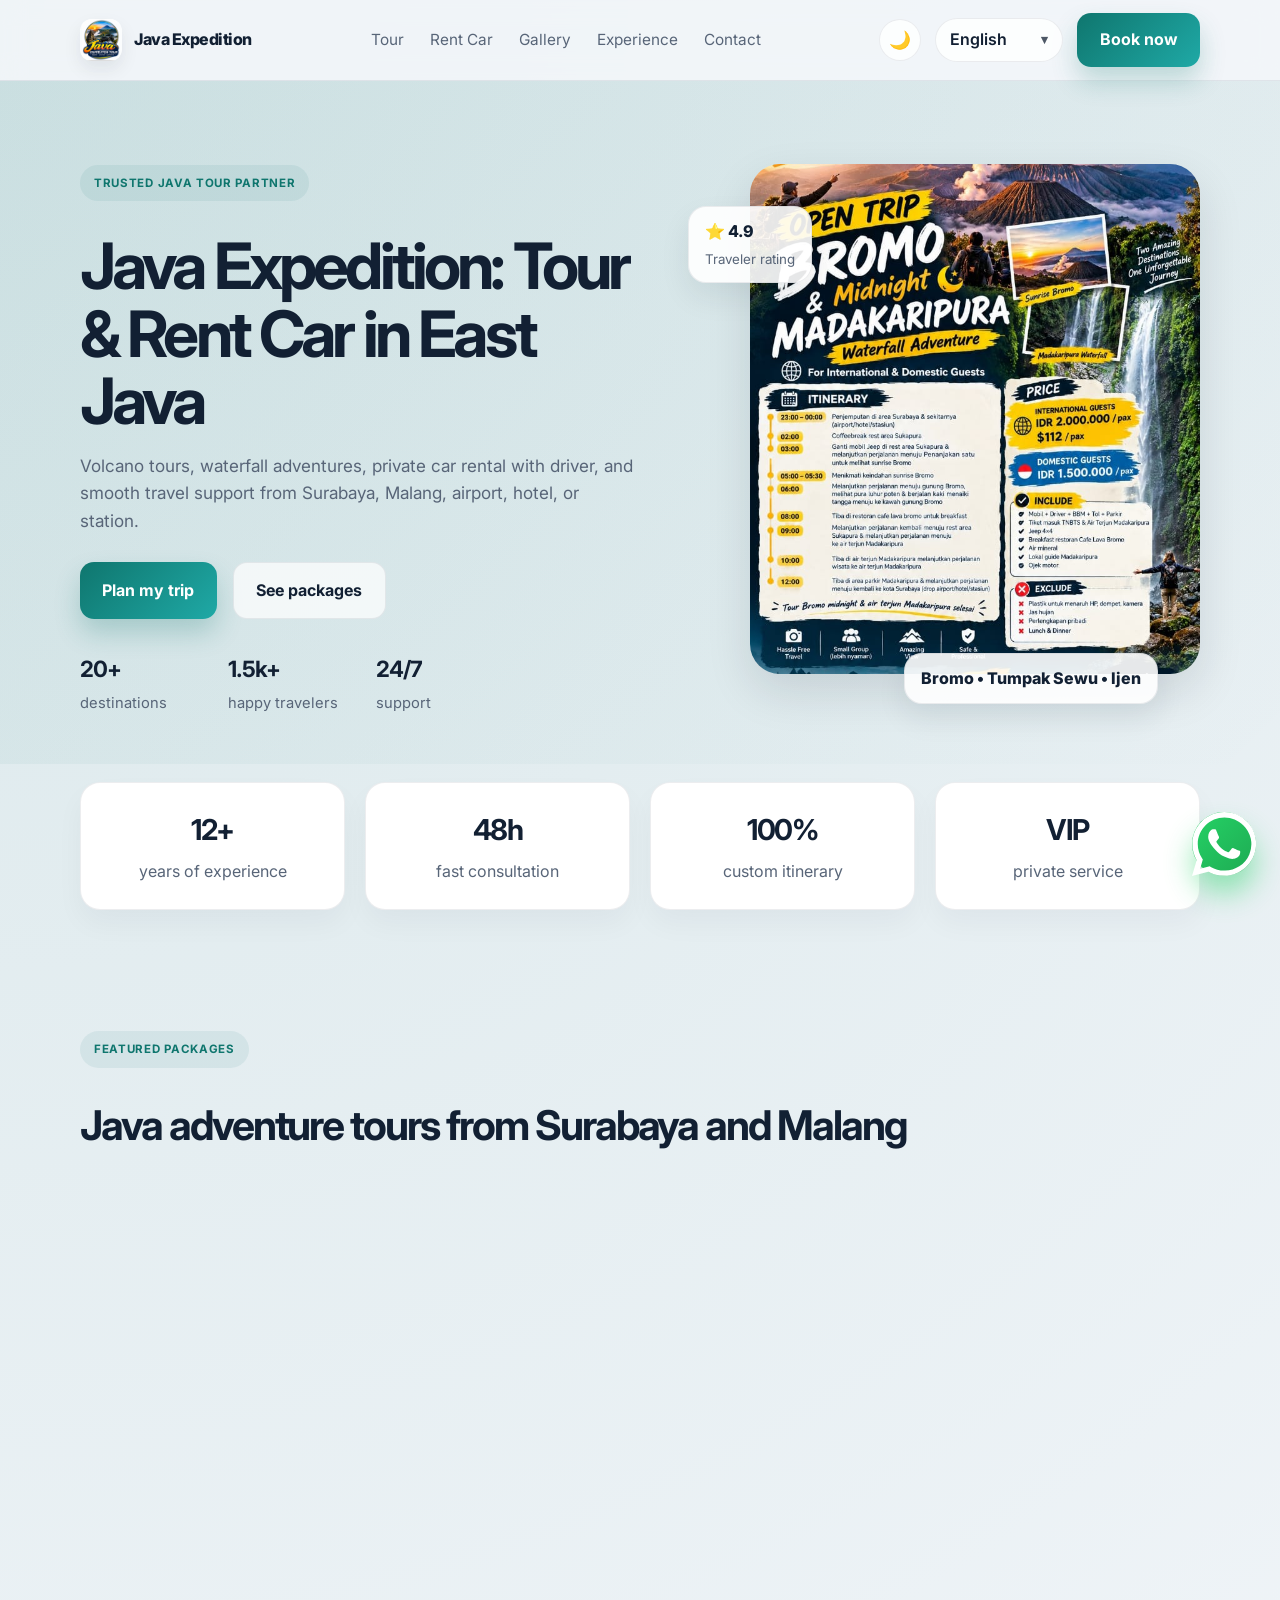
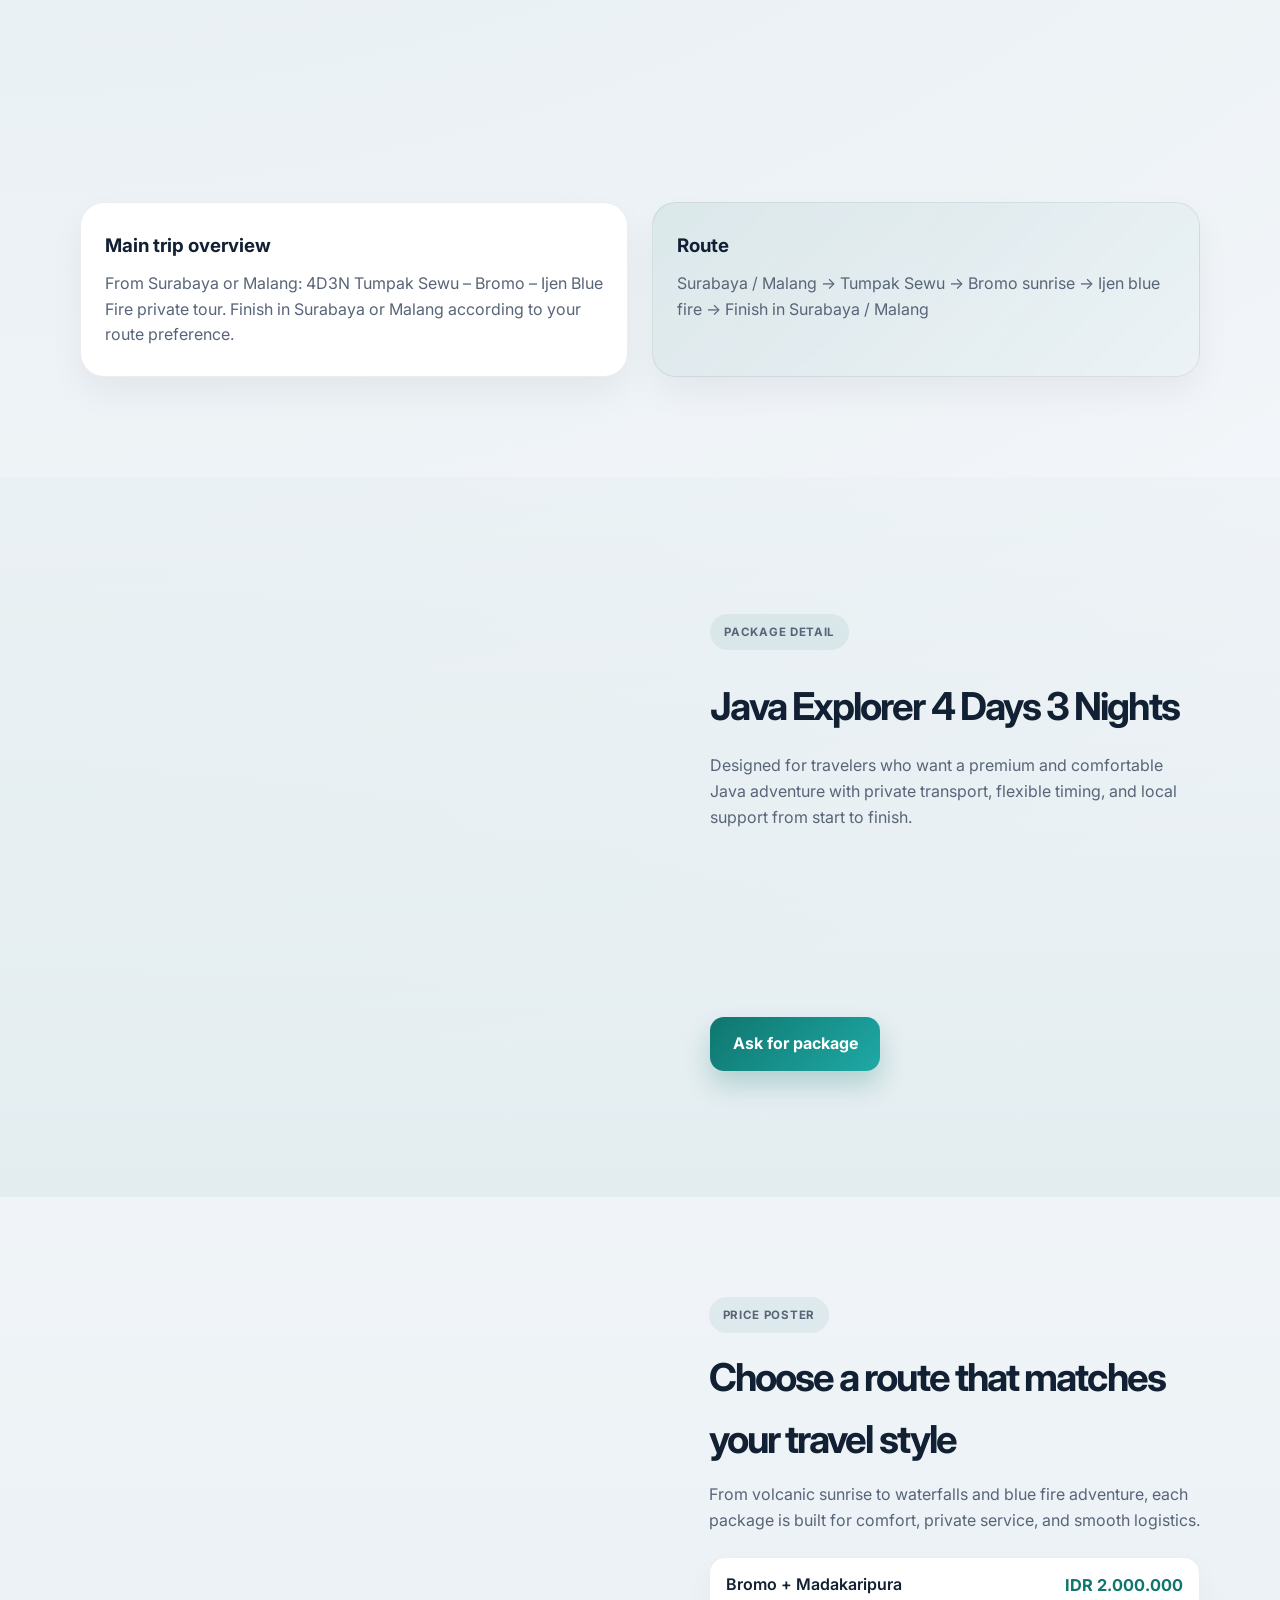
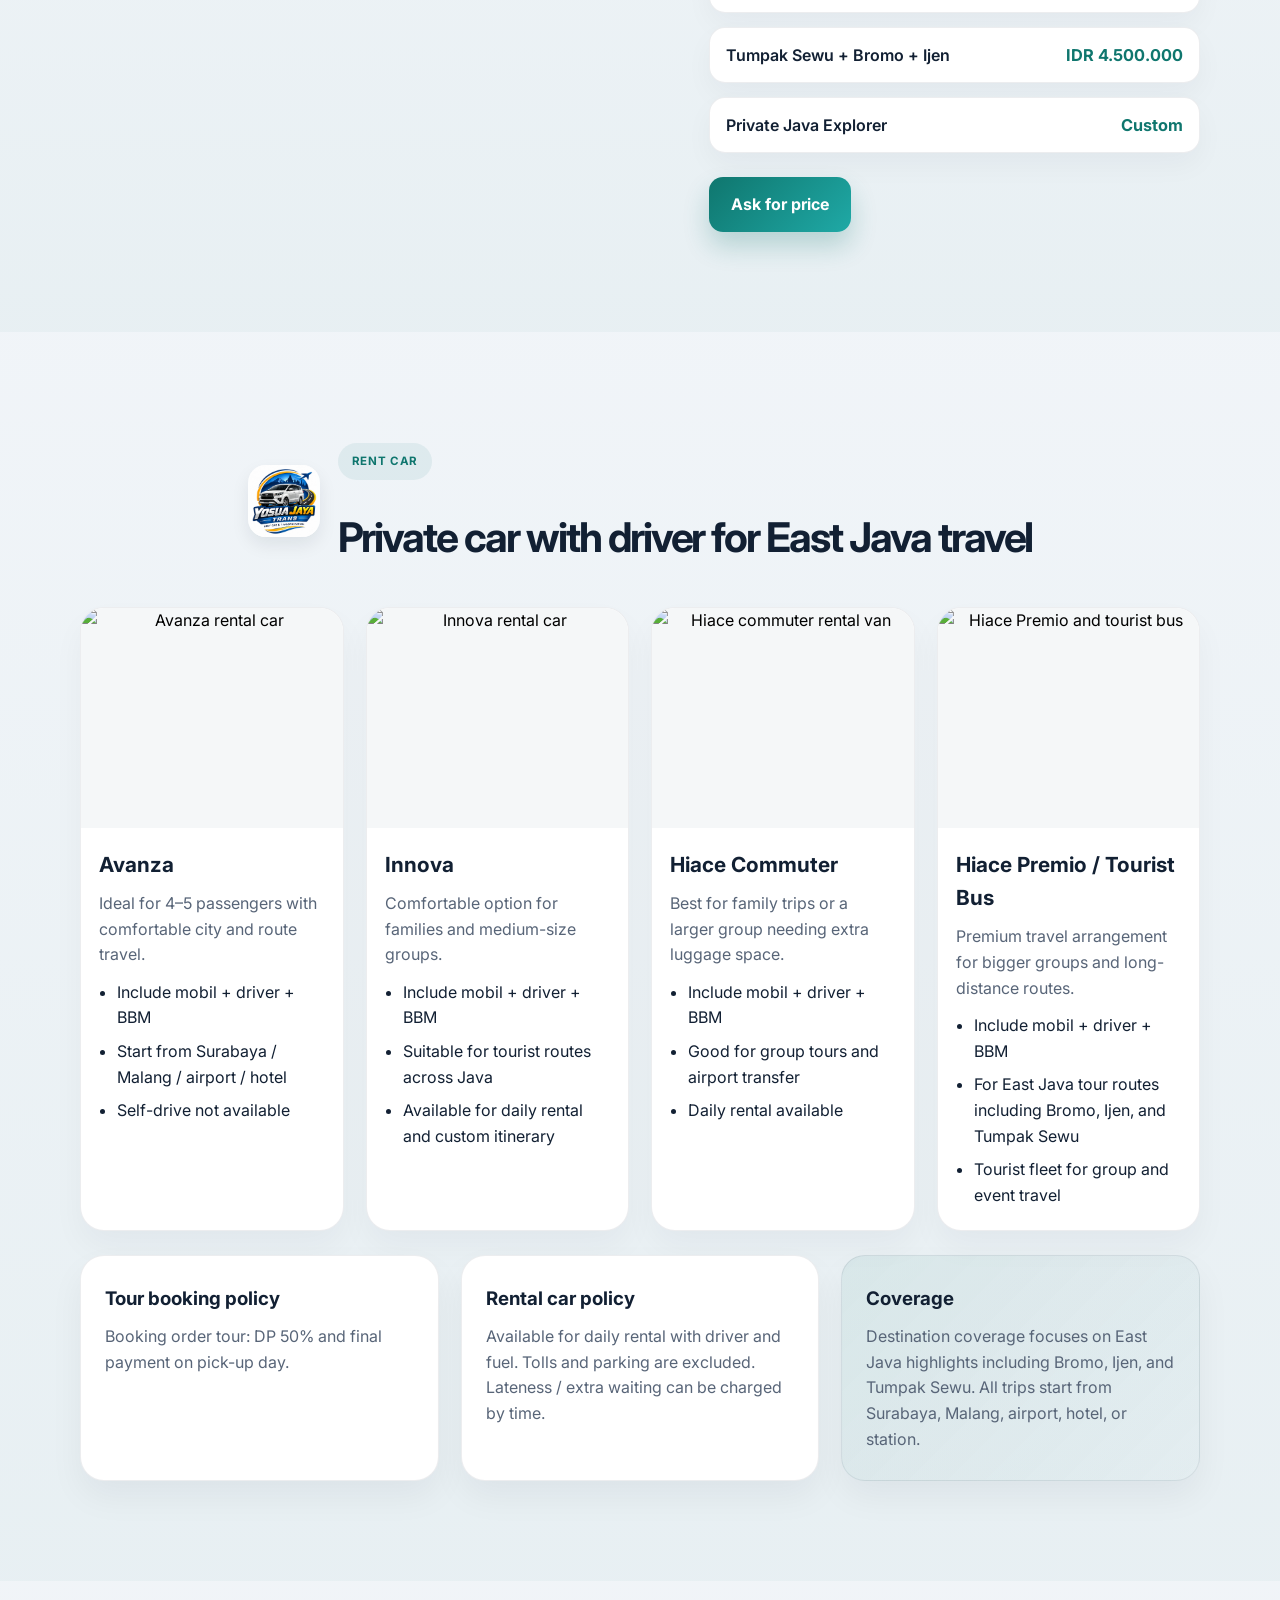
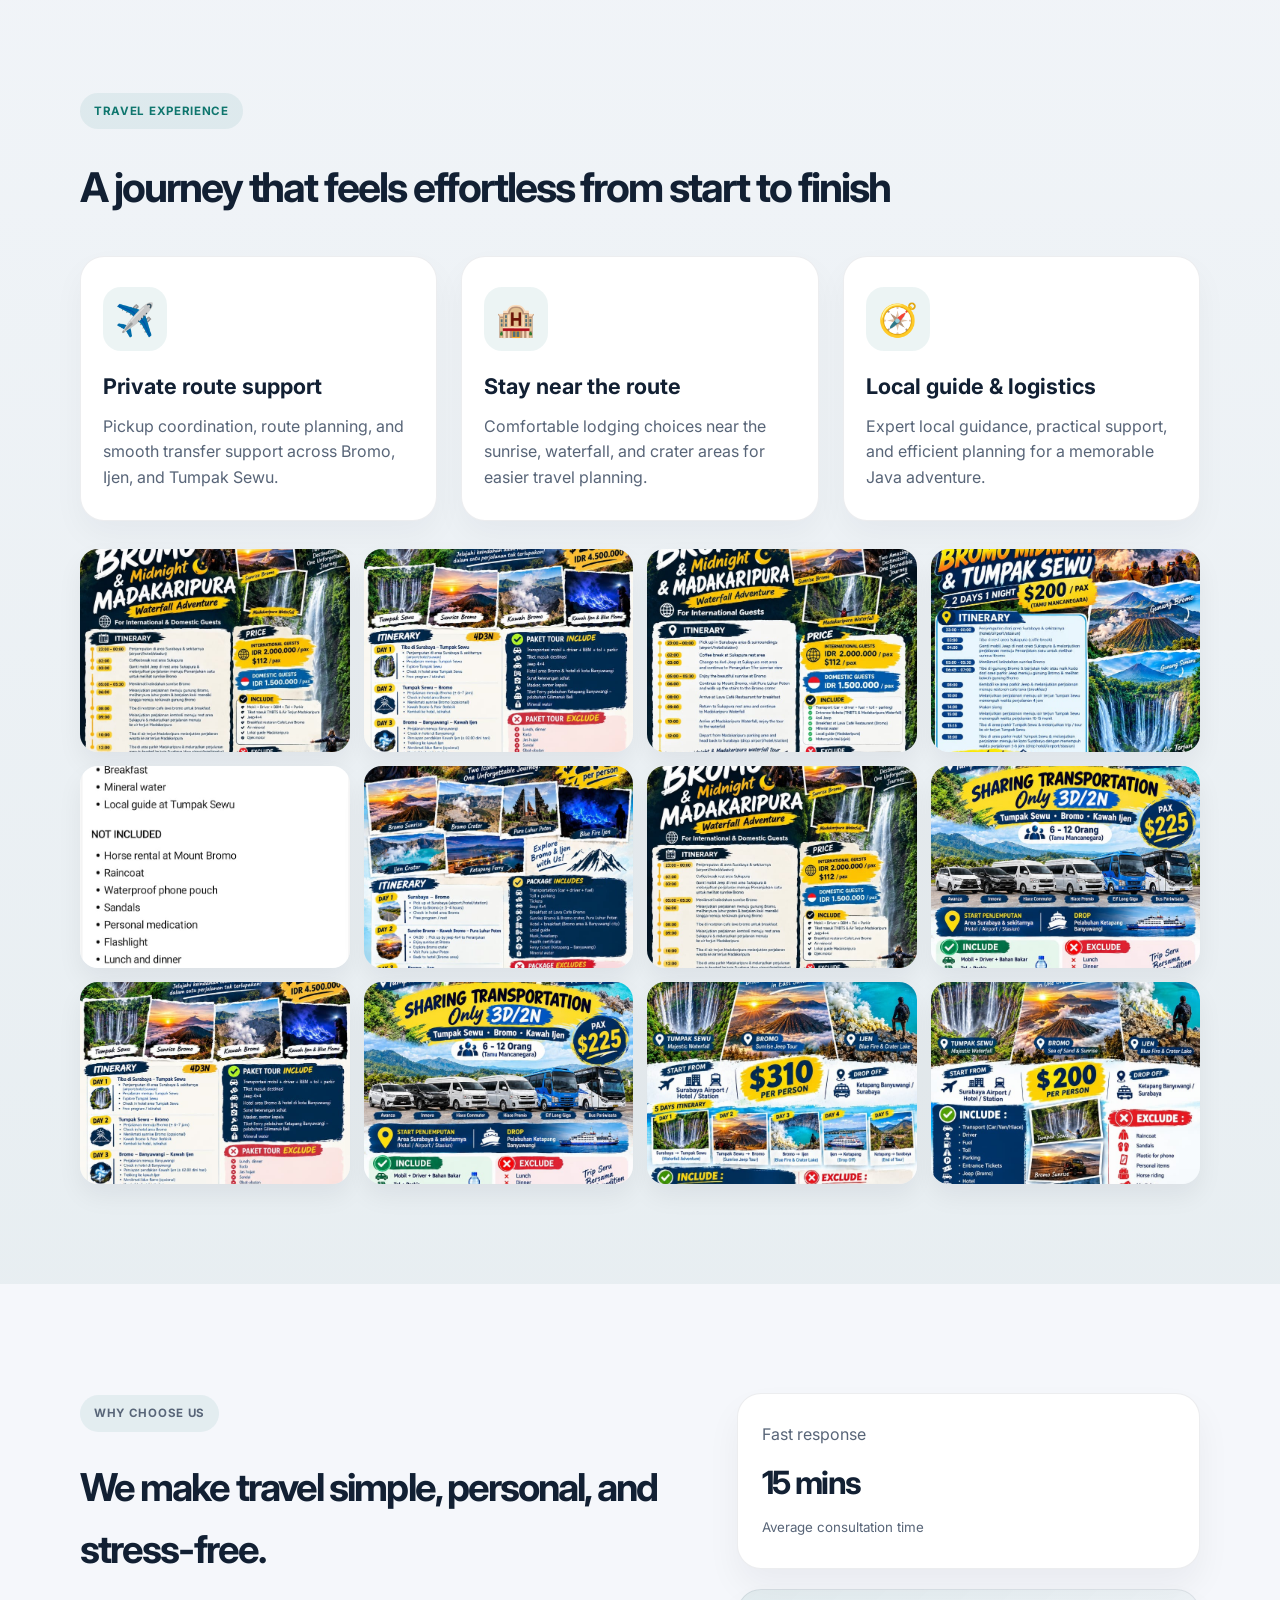
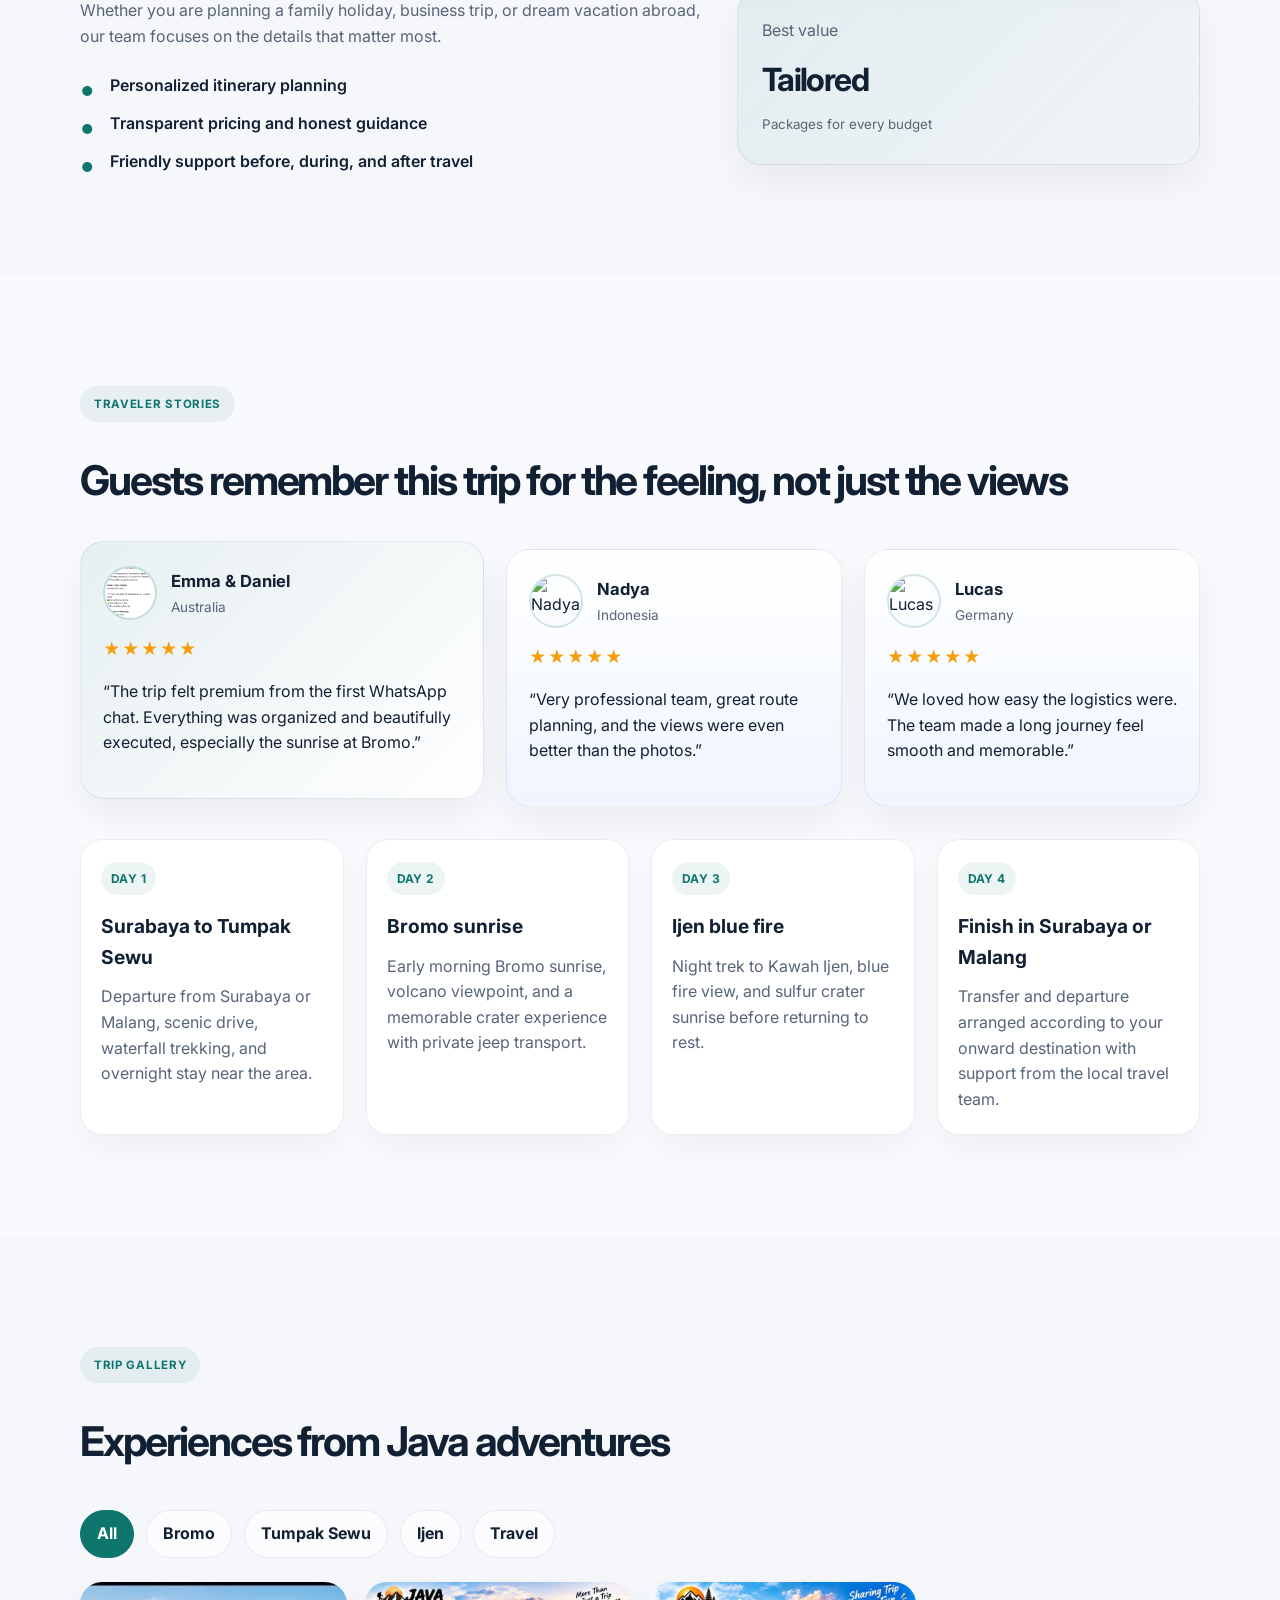
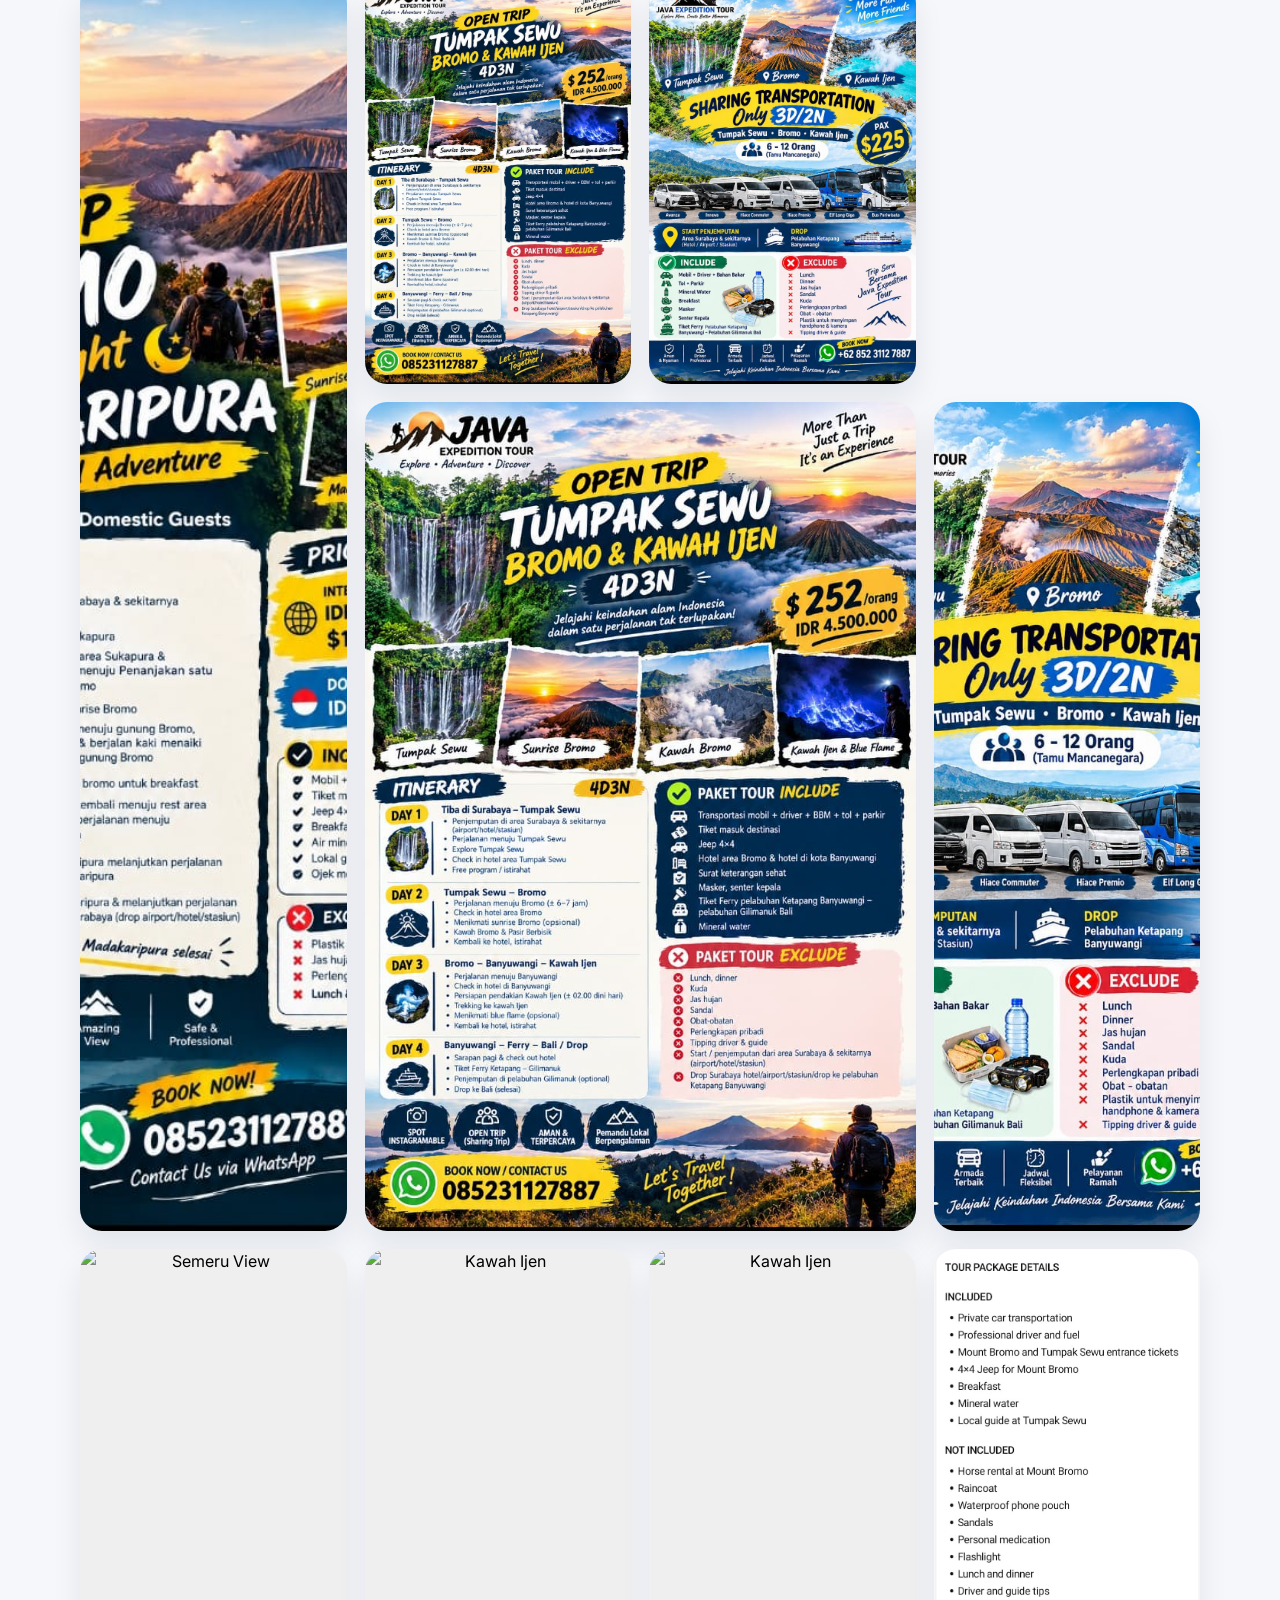
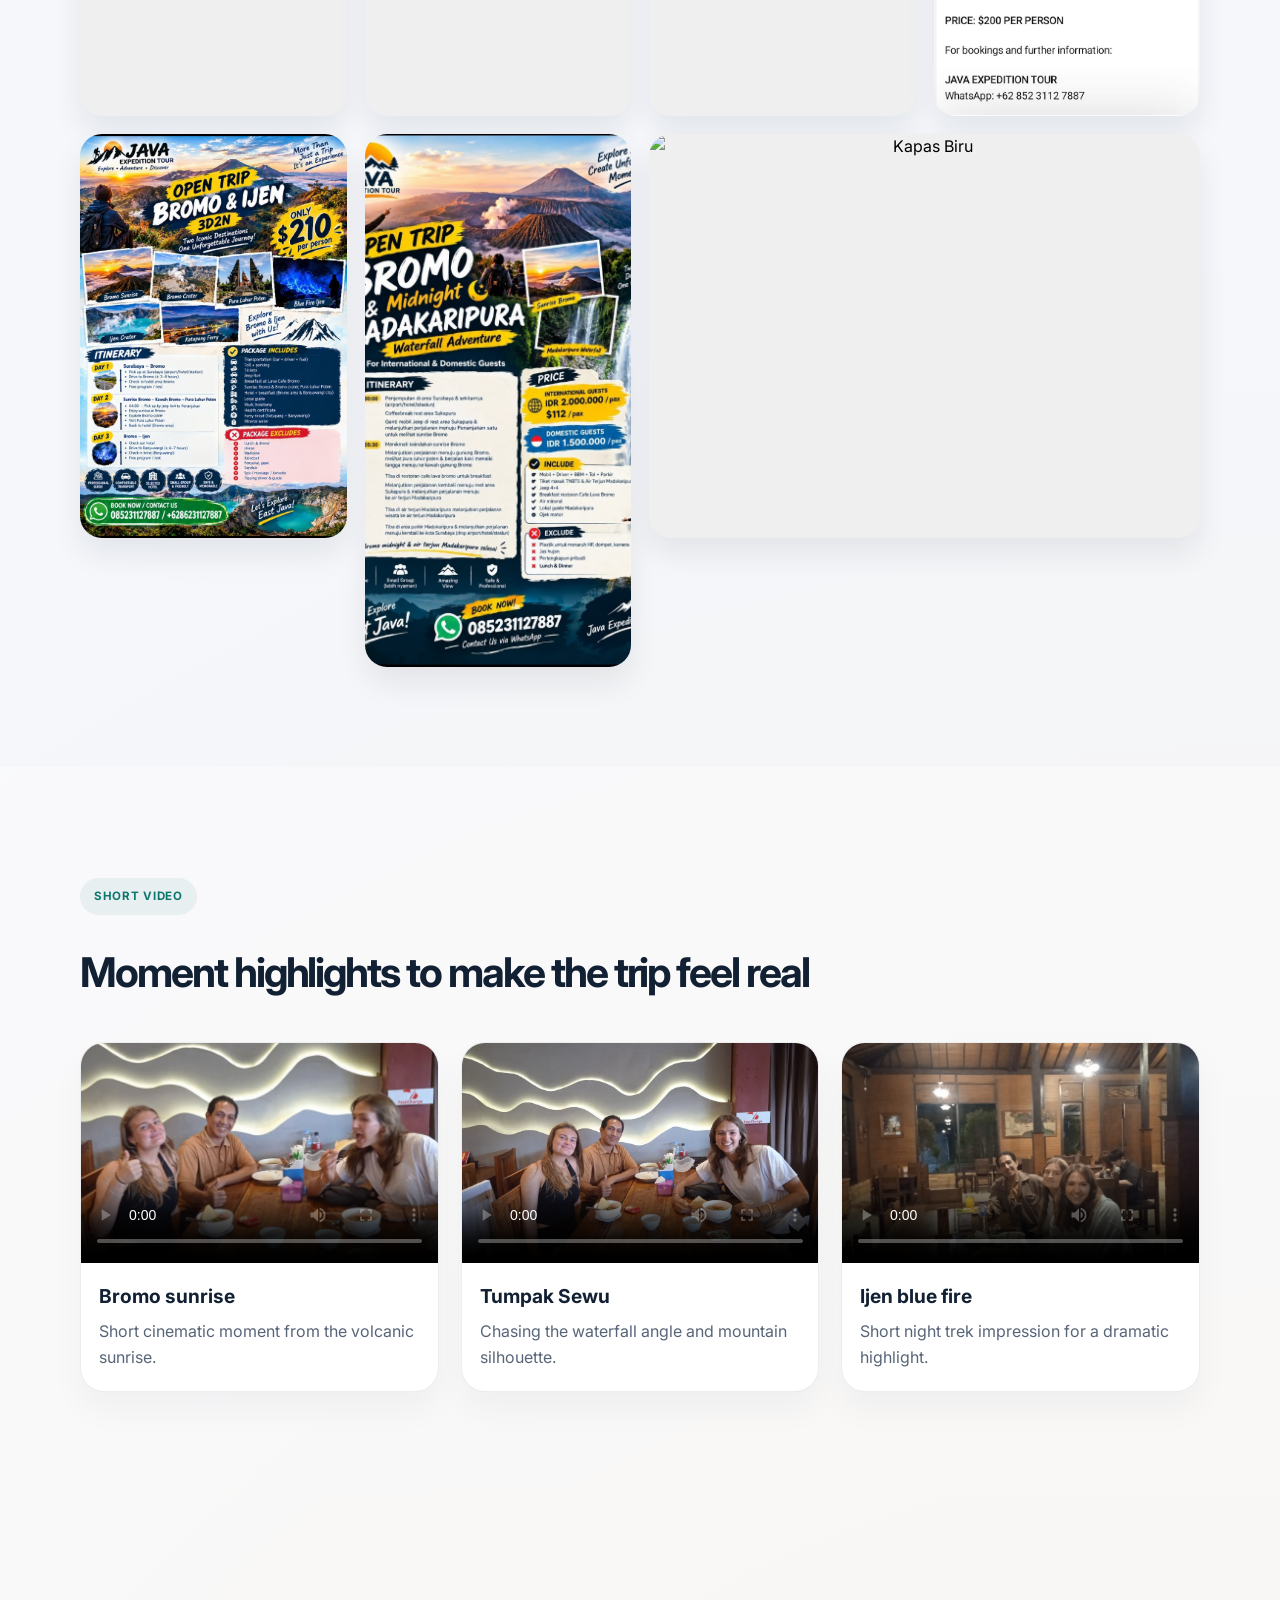
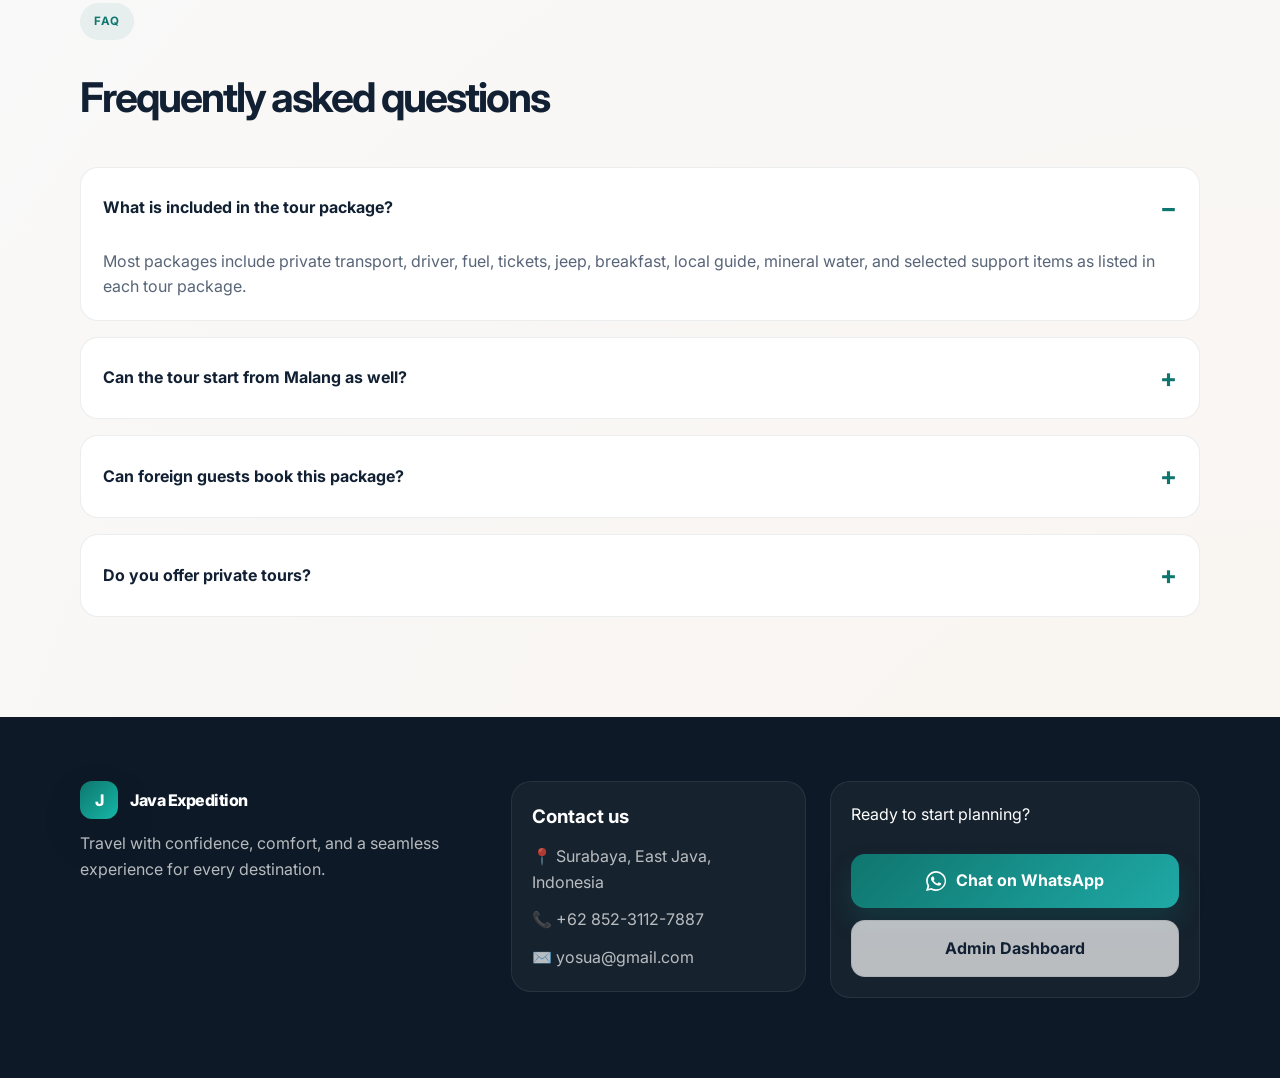
==== commit c4e38618: "commit penambahan perbaikan" ====
--- a/index.html
+++ b/index.html
@@ -27,7 +27,7 @@
     <header class="site-header">
       <div class="container nav">
         <div class="brand" aria-label="Java Expedition Logo">
-          <span class="brand-mark">J</span>
+          <img class="brand-logo" src="img/logo-java-expedition.jpeg" alt="Java Expedition logo" />
           <span>Java Expedition</span>
         </div>
 
@@ -116,8 +116,8 @@
             <div class="image-card image-main">
               <img
                 id="heroMainImage"
-                src="https://images.unsplash.com/photo-1507525428034-b723cf961d3e?auto=format&fit=crop&w=900&q=80"
-                alt="Beach destination"
+                src="img/WhatsApp%20Image%202026-10-12%20at%2019.10.38.jpeg"
+                alt="Java Bromo destination"
               />
             </div>
             <div class="floating-badge badge-top">
@@ -125,7 +125,7 @@
               <small data-i18n="badgeReview">Traveler rating</small>
             </div>
             <div class="floating-badge badge-bottom">
-              <span data-i18n="badgeTrip">Bali • Singapore • Europe</span>
+              <span data-i18n="badgeTrip">Bromo • Tumpak Sewu • Ijen</span>
             </div>
           </div>
         </div>
@@ -163,7 +163,7 @@
             <article class="travel-card">
               <div class="card-image">
                 <img
-                  src="https://images.unsplash.com/photo-1500530855697-b586d89ba3ee?auto=format&fit=crop&w=800&q=80"
+                  src="img/WhatsApp%20Image%202026-10-12%20at%2019.10.38.jpeg"
                   alt="Bromo mountain view"
                 />
               </div>
@@ -184,7 +184,7 @@
             <article class="travel-card">
               <div class="card-image">
                 <img
-                  src="https://images.unsplash.com/photo-1501785888041-af3ef285b470?auto=format&fit=crop&w=800&q=80"
+                  src="img/WhatsApp%20Image%202026-10-12%20at%2019.10.39%20(10).jpeg"
                   alt="Tumpak Sewu waterfall"
                 />
               </div>
@@ -205,8 +205,8 @@
             <article class="travel-card">
               <div class="card-image">
                 <img
-                  src="https://images.unsplash.com/photo-1516483638261-f4dbaf036963?auto=format&fit=crop&w=800&q=80"
-                  alt="Java expedition"
+                  src="img/WhatsApp%20Image%202026-10-12%20at%2019.10.39%20(5).jpeg"
+                  alt="Java travel landscape"
                 />
               </div>
               <div class="card-body">
@@ -227,11 +227,11 @@
           <div class="package-detail-grid">
             <div class="detail-box">
               <h3 data-i18n="detailTitle">Main trip overview</h3>
-              <p data-i18n="detailText">From Surabaya: 4D3N Tumpak Sewu – Bromo – Ijen Blue Fire private tour. Finish in Bali or Surabaya according to your route preference.</p>
+              <p data-i18n="detailText">From Surabaya or Malang: 4D3N Tumpak Sewu – Bromo – Ijen Blue Fire private tour. Finish in Surabaya or Malang according to your route preference.</p>
             </div>
             <div class="detail-box accent-box">
               <h3 data-i18n="routeTitle">Route</h3>
-              <p data-i18n="routeText">Surabaya → Tumpak Sewu → Bromo sunrise → Ijen blue fire → Finish Bali / Surabaya</p>
+              <p data-i18n="routeText">Surabaya / Malang → Tumpak Sewu → Bromo sunrise → Ijen blue fire → Finish in Surabaya / Malang</p>
             </div>
           </div>
         </div>
@@ -239,16 +239,23 @@
 
       <section class="section package-detail-showcase" aria-labelledby="package-detail-title">
         <div class="container package-showcase-grid">
-          <div class="detail-visual">
+          <button
+            class="detail-visual media-clickable"
+            type="button"
+            data-full="img/WhatsApp%20Image%202026-10-12%20at%2019.10.38.jpeg"
+            data-title="Java Explorer package"
+            aria-label="View Java Explorer package image"
+          >
             <img
-              src="https://images.unsplash.com/photo-1500530855697-b586d89ba3ee?auto=format&fit=crop&w=1100&q=80"
+              src="img/WhatsApp%20Image%202026-10-12%20at%2019.10.38.jpeg"
               alt="Java hiking landscape with dramatic sunrise"
             />
+            <span class="media-preview-label">View photo</span>
             <div class="detail-badge">
               <span data-i18n="startsFrom">Starts from</span>
               <strong>IDR 4.500.000</strong>
             </div>
-          </div>
+          </button>
 
           <div class="detail-content">
             <p class="eyebrow" data-i18n="packageDetailEyebrow">Package detail</p>
@@ -262,7 +269,7 @@
               <li data-i18n="packageDetailItem1">Private vehicle with experienced local driver</li>
               <li data-i18n="packageDetailItem2">Sunrise Bromo jeep and waterfall trekking access</li>
               <li data-i18n="packageDetailItem3">Hotel support and local guide coordination</li>
-              <li data-i18n="packageDetailItem4">Flexible route to Surabaya or Bali finish</li>
+              <li data-i18n="packageDetailItem4">Flexible route with finish in Surabaya or Malang</li>
             </ul>
 
             <div class="detail-actions">
@@ -281,14 +288,22 @@
 
       <section class="section poster-section">
         <div class="container poster-grid">
-          <div class="poster-visual">
+          <button
+            class="poster-visual media-clickable"
+            type="button"
+            id="posterMainImageWrapper"
+            data-full="img/WhatsApp%20Image%202026-10-12%20at%2021.49.41.jpeg"
+            data-title="Java Expedition price poster"
+            aria-label="View Java Expedition price poster"
+          >
             <img
               id="posterMainImage"
-              src="https://images.unsplash.com/photo-1500530855697-b586d89ba3ee?auto=format&fit=crop&w=1200&q=80"
+              src="img/WhatsApp%20Image%202026-10-12%20at%2021.49.41.jpeg"
               alt="Java Expedition price poster showing Bromo sunrise and Java adventure"
             />
+            <span class="media-preview-label">View photo</span>
             <div class="poster-tag" data-i18n="priceGuideTag">Java Travel Price Guide</div>
-          </div>
+          </button>
 
           <div class="poster-content">
             <p class="eyebrow" data-i18n="pricePosterEyebrow">Price poster</p>
@@ -329,16 +344,20 @@
 
       <section class="section rent-section" id="rent-car">
         <div class="container">
-          <div class="section-heading">
-            <p class="eyebrow" data-i18n="rentCarEyebrow">Rent car</p>
-            <h2 data-i18n="rentCarHeading">Private car with driver for East Java travel</h2>
+          <div class="section-heading rent-brand-wrap">
+            <img class="rent-brand-logo" src="img/logo-rent-car.jpeg" alt="Rent car logo" />
+            <div>
+              <p class="eyebrow" data-i18n="rentCarEyebrow">Rent car</p>
+              <h2 data-i18n="rentCarHeading">Private car with driver for East Java travel</h2>
+            </div>
           </div>
 
           <div class="fleet-grid">
             <article class="fleet-card">
-              <div class="fleet-image">
+              <button class="fleet-image media-clickable" type="button" data-full="https://images.unsplash.com/photo-1553440569-bcc63803a83d?auto=format&fit=crop&w=1200&q=80" data-title="Avanza rental car" aria-label="View Avanza rental car photo">
                 <img src="https://images.unsplash.com/photo-1553440569-bcc63803a83d?auto=format&fit=crop&w=900&q=80" alt="Avanza rental car" />
-              </div>
+                <span class="media-preview-label">View photo</span>
+              </button>
               <div class="fleet-body">
                 <h3 data-i18n="fleetAvanzaTitle">Avanza</h3>
                 <p data-i18n="fleetAvanzaText">Ideal for 4–5 passengers with comfortable city and route travel.</p>
@@ -351,9 +370,10 @@
             </article>
 
             <article class="fleet-card">
-              <div class="fleet-image">
+              <button class="fleet-image media-clickable" type="button" data-full="https://images.unsplash.com/photo-1544636331-e26879cd4d9b?auto=format&fit=crop&w=1200&q=80" data-title="Innova rental car" aria-label="View Innova rental car photo">
                 <img src="https://images.unsplash.com/photo-1544636331-e26879cd4d9b?auto=format&fit=crop&w=900&q=80" alt="Innova rental car" />
-              </div>
+                <span class="media-preview-label">View photo</span>
+              </button>
               <div class="fleet-body">
                 <h3 data-i18n="fleetInnovaTitle">Innova</h3>
                 <p data-i18n="fleetInnovaText">Comfortable option for families and medium-size groups.</p>
@@ -366,9 +386,10 @@
             </article>
 
             <article class="fleet-card">
-              <div class="fleet-image">
+              <button class="fleet-image media-clickable" type="button" data-full="https://images.unsplash.com/photo-1492144534655-ae79c964c9d7?auto=format&fit=crop&w=1200&q=80" data-title="Hiace commuter rental van" aria-label="View Hiace commuter rental van photo">
                 <img src="https://images.unsplash.com/photo-1492144534655-ae79c964c9d7?auto=format&fit=crop&w=900&q=80" alt="Hiace commuter rental van" />
-              </div>
+                <span class="media-preview-label">View photo</span>
+              </button>
               <div class="fleet-body">
                 <h3 data-i18n="fleetHiaceTitle">Hiace Commuter</h3>
                 <p data-i18n="fleetHiaceText">Best for family trips or a larger group needing extra luggage space.</p>
@@ -381,15 +402,16 @@
             </article>
 
             <article class="fleet-card">
-              <div class="fleet-image">
+              <button class="fleet-image media-clickable" type="button" data-full="https://images.unsplash.com/photo-1503376780353-7e6692767b70?auto=format&fit=crop&w=1200&q=80" data-title="Hiace Premio / Tourist Bus" aria-label="View Hiace Premio / Tourist Bus photo">
                 <img src="https://images.unsplash.com/photo-1503376780353-7e6692767b70?auto=format&fit=crop&w=900&q=80" alt="Hiace Premio and tourist bus" />
-              </div>
+                <span class="media-preview-label">View photo</span>
+              </button>
               <div class="fleet-body">
                 <h3 data-i18n="fleetHiacePremiumTitle">Hiace Premio / Tourist Bus</h3>
                 <p data-i18n="fleetHiacePremiumText">Premium travel arrangement for bigger groups and long-distance routes.</p>
                 <ul>
                   <li data-i18n="fleetHiacePremiumItem1">Include mobil + driver + BBM</li>
-                  <li data-i18n="fleetHiacePremiumItem2">For Java, Central Java, and Bali routes</li>
+                  <li data-i18n="fleetHiacePremiumItem2">For East Java tour routes including Bromo, Ijen, and Tumpak Sewu</li>
                   <li data-i18n="fleetHiacePremiumItem3">Tourist fleet for group and event travel</li>
                 </ul>
               </div>
@@ -407,7 +429,7 @@
             </div>
             <div class="detail-box accent-box">
               <h3 data-i18n="rentCarPolicyCoverageTitle">Coverage</h3>
-              <p data-i18n="rentCarPolicyCoverage">Destination coverage includes East Java, Central Java, and Bali only. All trips start from Surabaya, Malang, airport, hotel, or station.</p>
+              <p data-i18n="rentCarPolicyCoverage">Destination coverage focuses on East Java highlights including Bromo, Ijen, and Tumpak Sewu. All trips start from Surabaya, Malang, airport, hotel, or station.</p>
             </div>
           </div>
         </div>
@@ -423,20 +445,22 @@
           <div class="feature-grid">
             <div class="feature-box">
               <div class="icon">✈️</div>
-              <h3 data-i18n="featureOneTitle">International flights</h3>
-              <p data-i18n="featureOneText">Flight arrangements for leisure, business, and family travel with trusted partners.</p>
+              <h3 data-i18n="featureOneTitle">Private route support</h3>
+              <p data-i18n="featureOneText">Pickup coordination, route planning, and smooth transfer support across Bromo, Ijen, and Tumpak Sewu.</p>
             </div>
             <div class="feature-box">
               <div class="icon">🏨</div>
-              <h3 data-i18n="featureTwoTitle">Comfort accommodation</h3>
-              <p data-i18n="featureTwoText">Carefully selected hotels and stays that match your budget and travel style.</p>
+              <h3 data-i18n="featureTwoTitle">Stay near the route</h3>
+              <p data-i18n="featureTwoText">Comfortable lodging choices near the sunrise, waterfall, and crater areas for easier travel planning.</p>
             </div>
             <div class="feature-box">
               <div class="icon">🧭</div>
-              <h3 data-i18n="featureThreeTitle">Local guidance</h3>
-              <p data-i18n="featureThreeText">Expert recommendations and smooth logistics for a truly memorable trip.</p>
-            </div>
-          </div>
+              <h3 data-i18n="featureThreeTitle">Local guide & logistics</h3>
+              <p data-i18n="featureThreeText">Expert local guidance, practical support, and efficient planning for a memorable Java adventure.</p>
+            </div>
+          </div>
+
+          <div id="experiencePhotoGrid" class="experience-photo-grid" aria-label="Java Expedition experience photos"></div>
         </div>
       </section>
 
@@ -497,8 +521,8 @@
             </div>
             <div class="itinerary-card">
               <span class="day-chip">Day 4</span>
-              <h3 data-i18n="dayFourTitle">Finish in Bali or Surabaya</h3>
-              <p data-i18n="dayFourText">Transfer and departure according to your onward destination with support from the local travel team.</p>
+              <h3 data-i18n="dayFourTitle">Finish in Surabaya or Malang</h3>
+              <p data-i18n="dayFourText">Transfer and departure arranged according to your onward destination with support from the local travel team.</p>
             </div>
           </div>
         </div>
@@ -520,53 +544,53 @@
           </div>
 
           <div class="gallery-grid">
-            <button class="gallery-card tall" type="button" data-category="bromo" data-full="https://images.unsplash.com/photo-1500530855697-b586d89ba3ee?auto=format&fit=crop&w=1400&q=80" data-title="Sunrise Bromo" aria-label="View Sunrise Bromo photo">
-              <img src="https://images.unsplash.com/photo-1500530855697-b586d89ba3ee?auto=format&fit=crop&w=900&q=80" alt="Sunrise Bromo" />
+            <button class="gallery-card tall" type="button" data-category="bromo" data-full="img/WhatsApp%20Image%202026-10-12%20at%2019.10.38.jpeg" data-title="Sunrise Bromo" aria-label="View Sunrise Bromo photo">
+              <img src="img/WhatsApp%20Image%202026-10-12%20at%2019.10.38.jpeg" alt="Sunrise Bromo" />
               <span class="gallery-overlay"><span data-i18n="galleryViewPhoto">View photo</span></span>
             </button>
-            <button class="gallery-card" type="button" data-category="bromo" data-full="https://images.unsplash.com/photo-1476514525535-07fb3b4ae5f1?auto=format&fit=crop&w=1400&q=80" data-title="Semeru and Bromo" aria-label="View Semeru and Bromo photo">
-              <img src="https://images.unsplash.com/photo-1476514525535-07fb3b4ae5f1?auto=format&fit=crop&w=900&q=80" alt="Semeru and Bromo" />
-              <span class="gallery-overlay"><span>View photo</span></span>
-            </button>
-            <button class="gallery-card" type="button" data-category="bromo" data-full="https://images.unsplash.com/photo-1501785888041-af3ef285b470?auto=format&fit=crop&w=1400&q=80" data-title="Bukit Teletubbies" aria-label="View Bukit Teletubbies photo">
-              <img src="https://images.unsplash.com/photo-1501785888041-af3ef285b470?auto=format&fit=crop&w=900&q=80" alt="Bukit Teletubbies" />
-              <span class="gallery-overlay"><span>View photo</span></span>
-            </button>
-            <button class="gallery-card wide" type="button" data-category="bromo" data-full="https://images.unsplash.com/photo-1467269204594-9661b134dd2b?auto=format&fit=crop&w=1400&q=80" data-title="Kawah Bromo" aria-label="View Kawah Bromo photo">
-              <img src="https://images.unsplash.com/photo-1467269204594-9661b134dd2b?auto=format&fit=crop&w=1200&q=80" alt="Kawah Bromo" />
-              <span class="gallery-overlay"><span>View photo</span></span>
-            </button>
-
-            <button class="gallery-card" type="button" data-category="tumpak-sewu" data-full="https://images.unsplash.com/photo-1506744038136-46273834b3fb?auto=format&fit=crop&w=1400&q=80" data-title="Tumpak Sewu" aria-label="View Tumpak Sewu photo">
-              <img src="https://images.unsplash.com/photo-1506744038136-46273834b3fb?auto=format&fit=crop&w=900&q=80" alt="Tumpak Sewu" />
-              <span class="gallery-overlay"><span>View photo</span></span>
-            </button>
-            <button class="gallery-card" type="button" data-category="tumpak-sewu" data-full="https://images.unsplash.com/photo-1441974231531-c6227db76b6e?auto=format&fit=crop&w=1400&q=80" data-title="Semeru View" aria-label="View Semeru view photo">
-              <img src="https://images.unsplash.com/photo-1441974231531-c6227db76b6e?auto=format&fit=crop&w=900&q=80" alt="Semeru View" />
-              <span class="gallery-overlay"><span>View photo</span></span>
-            </button>
-            <button class="gallery-card" type="button" data-category="ijen" data-full="https://images.unsplash.com/photo-1527631746610-bca00a040d60?auto=format&fit=crop&w=1400&q=80" data-title="Kawah Ijen" aria-label="View Kawah Ijen photo">
-              <img src="https://images.unsplash.com/photo-1527631746610-bca00a040d60?auto=format&fit=crop&w=900&q=80" alt="Kawah Ijen" />
-              <span class="gallery-overlay"><span>View photo</span></span>
-            </button>
-            <button class="gallery-card" type="button" data-category="ijen" data-full="https://images.unsplash.com/photo-1516483638261-f4dbaf036963?auto=format&fit=crop&w=1400&q=80" data-title="Blue Fire Ijen" aria-label="View Blue Fire Ijen photo">
-              <img src="https://images.unsplash.com/photo-1516483638261-f4dbaf036963?auto=format&fit=crop&w=900&q=80" alt="Blue Fire Ijen" />
-              <span class="gallery-overlay"><span>View photo</span></span>
-            </button>
-            <button class="gallery-card" type="button" data-category="travel" data-full="https://images.unsplash.com/photo-1473448912268-2022ce9509d8?auto=format&fit=crop&w=1400&q=80" data-title="Madakaripura" aria-label="View Madakaripura photo">
-              <img src="https://images.unsplash.com/photo-1473448912268-2022ce9509d8?auto=format&fit=crop&w=900&q=80" alt="Madakaripura" />
-              <span class="gallery-overlay"><span>View photo</span></span>
-            </button>
-            <button class="gallery-card" type="button" data-category="travel" data-full="https://images.unsplash.com/photo-1500622944204-abca6b4a6d14?auto=format&fit=crop&w=1400&q=80" data-title="Telaga Biru" aria-label="View Telaga Biru photo">
-              <img src="https://images.unsplash.com/photo-1500622944204-abca6b4a6d14?auto=format&fit=crop&w=900&q=80" alt="Telaga Biru" />
-              <span class="gallery-overlay"><span>View photo</span></span>
-            </button>
-            <button class="gallery-card tall" type="button" data-category="travel" data-full="https://images.unsplash.com/photo-1501785888041-af3ef285b470?auto=format&fit=crop&w=1400&q=80" data-title="Gua Tetes" aria-label="View Gua Tetes photo">
-              <img src="https://images.unsplash.com/photo-1501785888041-af3ef285b470?auto=format&fit=crop&w=900&q=80" alt="Gua Tetes" />
-              <span class="gallery-overlay"><span>View photo</span></span>
-            </button>
-            <button class="gallery-card wide" type="button" data-category="travel" data-full="https://images.unsplash.com/photo-1500530855697-b586d89ba3ee?auto=format&fit=crop&w=1400&q=80" data-title="Kapas Biru" aria-label="View Kapas Biru photo">
-              <img src="https://images.unsplash.com/photo-1500530855697-b586d89ba3ee?auto=format&fit=crop&w=1200&q=80" alt="Kapas Biru" />
+            <button class="gallery-card" type="button" data-category="bromo" data-full="img/WhatsApp%20Image%202026-10-12%20at%2019.10.39%20(10).jpeg" data-title="Semeru and Bromo" aria-label="View Semeru and Bromo photo">
+              <img src="img/WhatsApp%20Image%202026-10-12%20at%2019.10.39%20(10).jpeg" alt="Semeru and Bromo" />
+              <span class="gallery-overlay"><span>View photo</span></span>
+            </button>
+            <button class="gallery-card" type="button" data-category="bromo" data-full="img/WhatsApp%20Image%202026-10-12%20at%2019.10.39%20(12).jpeg" data-title="Bukit Teletubbies" aria-label="View Bukit Teletubbies photo">
+              <img src="img/WhatsApp%20Image%202026-10-12%20at%2019.10.39%20(12).jpeg" alt="Bukit Teletubbies" />
+              <span class="gallery-overlay"><span>View photo</span></span>
+            </button>
+            <button class="gallery-card wide" type="button" data-category="bromo" data-full="img/WhatsApp%20Image%202026-10-12%20at%2019.10.39%20(10).jpeg" data-title="Semeru and Bromo" aria-label="View Semeru and Bromo photo">
+              <img src="img/WhatsApp%20Image%202026-10-12%20at%2019.10.39%20(10).jpeg" alt="Semeru and Bromo" />
+              <span class="gallery-overlay"><span>View photo</span></span>
+            </button>
+
+            <button class="gallery-card" type="button" data-category="tumpak-sewu" data-full="img/WhatsApp%20Image%202026-10-12%20at%2019.10.39%20(8).jpeg" data-title="Tumpak Sewu" aria-label="View Tumpak Sewu photo">
+              <img src="img/WhatsApp%20Image%202026-10-12%20at%2019.10.39%20(8).jpeg" alt="Tumpak Sewu" />
+              <span class="gallery-overlay"><span>View photo</span></span>
+            </button>
+            <button class="gallery-card" type="button" data-category="tumpak-sewu" data-full="img/WhatsApp%20Unknown%202026-10-12%20at%2022.49.34/WhatsApp%20Image%202026-10-10%20at%2020.29.12%20%2820%29.jpeg" data-title="Semeru View" aria-label="View Semeru view photo">
+              <img src="img/WhatsApp%20Unknown%202026-10-12%20at%2022.49.34/WhatsApp%20Image%202026-10-10%20at%2020.29.12%20%2820%29.jpeg" alt="Semeru View" />
+              <span class="gallery-overlay"><span>View photo</span></span>
+            </button>
+            <button class="gallery-card" type="button" data-category="ijen" data-full="img/WhatsApp%20Unknown%202026-10-12%20at%2022.49.34/WhatsApp%20Image%202026-10-10%20at%2020.29.12%20%2819%29.jpeg" data-title="Kawah Ijen" aria-label="View Kawah Ijen photo">
+              <img src="img/WhatsApp%20Unknown%202026-10-12%20at%2022.49.34/WhatsApp%20Image%202026-10-10%20at%2020.29.12%20%2819%29.jpeg" alt="Kawah Ijen" />
+              <span class="gallery-overlay"><span>View photo</span></span>
+            </button>
+            <button class="gallery-card" type="button" data-category="ijen" data-full="img/WhatsApp%20Unknown%202026-10-12%20at%2022.49.34/WhatsApp%20Image%202026-10-10%20at%2020.29.12%20%2819%29.jpeg" data-title="Kawah Ijen" aria-label="View Kawah Ijen photo">
+              <img src="img/WhatsApp%20Unknown%202026-10-12%20at%2022.49.34/WhatsApp%20Image%202026-10-10%20at%2020.29.12%20%2819%29.jpeg" alt="Kawah Ijen" />
+              <span class="gallery-overlay"><span>View photo</span></span>
+            </button>
+            <button class="gallery-card" type="button" data-category="travel" data-full="img/WhatsApp%20Image%202026-10-12%20at%2019.10.39%20(3).jpeg" data-title="Madakaripura" aria-label="View Madakaripura photo">
+              <img src="img/WhatsApp%20Image%202026-10-12%20at%2019.10.39%20(3).jpeg" alt="Madakaripura" />
+              <span class="gallery-overlay"><span>View photo</span></span>
+            </button>
+            <button class="gallery-card" type="button" data-category="travel" data-full="img/WhatsApp%20Image%202026-10-12%20at%2019.10.39%20(5).jpeg" data-title="Telaga Biru" aria-label="View Telaga Biru photo">
+              <img src="img/WhatsApp%20Image%202026-10-12%20at%2019.10.39%20(5).jpeg" alt="Telaga Biru" />
+              <span class="gallery-overlay"><span>View photo</span></span>
+            </button>
+            <button class="gallery-card tall" type="button" data-category="travel" data-full="img/WhatsApp%20Image%202026-10-12%20at%2019.10.39%20(7).jpeg" data-title="Gua Tetes" aria-label="View Gua Tetes photo">
+              <img src="img/WhatsApp%20Image%202026-10-12%20at%2019.10.39%20(7).jpeg" alt="Gua Tetes" />
+              <span class="gallery-overlay"><span>View photo</span></span>
+            </button>
+            <button class="gallery-card wide" type="button" data-category="travel" data-full="img/WhatsApp%20Unknown%202026-10-12%20at%2022.49.34/WhatsApp%20Image%202026-10-10%20at%2020.29.12%20%2841%29.jpeg" data-title="Kapas Biru" aria-label="View Kapas Biru photo">
+              <img src="img/WhatsApp%20Unknown%202026-10-12%20at%2022.49.34/WhatsApp%20Image%202026-10-10%20at%2020.29.12%20%2841%29.jpeg" alt="Kapas Biru" />
               <span class="gallery-overlay"><span>View photo</span></span>
             </button>
           </div>
@@ -582,8 +606,8 @@
 
           <div class="video-grid">
             <article class="video-card">
-              <video controls preload="metadata" poster="https://images.unsplash.com/photo-1500530855697-b586d89ba3ee?auto=format&fit=crop&w=1200&q=80">
-                <source src="https://interactive-examples.mdn.mozilla.net/media/cc0-videos/flower.mp4" type="video/mp4" />
+              <video controls preload="metadata" poster="img/WhatsApp%20Unknown%202026-10-12%20at%2022.53.08/WhatsApp%20Image%202026-10-10%20at%2020.43.30%20%281%29.jpeg">
+                <source src="img/WhatsApp%20Unknown%202026-10-12%20at%2022.53.08/WhatsApp%20Video%202026-10-10%20at%2020.43.30%20%281%29.mp4" type="video/mp4" />
               </video>
               <div class="video-copy">
                 <h3 data-i18n="videoBromoTitle">Bromo sunrise</h3>
@@ -591,8 +615,8 @@
               </div>
             </article>
             <article class="video-card">
-              <video controls preload="metadata" poster="https://images.unsplash.com/photo-1506744038136-46273834b3fb?auto=format&fit=crop&w=1200&q=80">
-                <source src="https://interactive-examples.mdn.mozilla.net/media/cc0-videos/flower.mp4" type="video/mp4" />
+              <video controls preload="metadata" poster="img/WhatsApp%20Unknown%202026-10-12%20at%2022.53.08/WhatsApp%20Image%202026-10-10%20at%2020.43.30%20%282%29.jpeg">
+                <source src="img/WhatsApp%20Unknown%202026-10-12%20at%2022.53.08/WhatsApp%20Video%202026-10-10%20at%2020.43.30%20%282%29.mp4" type="video/mp4" />
               </video>
               <div class="video-copy">
                 <h3 data-i18n="videoTumpakTitle">Tumpak Sewu</h3>
@@ -600,8 +624,8 @@
               </div>
             </article>
             <article class="video-card">
-              <video controls preload="metadata" poster="https://images.unsplash.com/photo-1527631746610-bca00a040d60?auto=format&fit=crop&w=1200&q=80">
-                <source src="https://interactive-examples.mdn.mozilla.net/media/cc0-videos/flower.mp4" type="video/mp4" />
+              <video controls preload="metadata" poster="img/WhatsApp%20Unknown%202026-10-12%20at%2022.53.08/WhatsApp%20Image%202026-10-10%20at%2020.43.30.jpeg">
+                <source src="img/WhatsApp%20Unknown%202026-10-12%20at%2022.53.08/WhatsApp%20Video%202026-10-10%20at%2020.43.30.mp4" type="video/mp4" />
               </video>
               <div class="video-copy">
                 <h3 data-i18n="videoIjenTitle">Ijen blue fire</h3>
@@ -673,9 +697,9 @@
 
         <div class="contact-box">
           <h3 data-i18n="contactTitle">Contact us</h3>
-          <p>📍 Bali, Indonesia</p>
+          <p>📍 Surabaya, East Java, Indonesia</p>
           <p class="footer-whatsapp-number">📞 +62 852-3112-7887</p>
-          <p>✉️ hello@voyagehorizon.travel</p>
+          <p>✉️ yosua@gmail.com</p>
         </div>
 
         <div class="cta-box">
--- a/style.css
+++ b/style.css
@@ -97,6 +97,16 @@
   letter-spacing: -0.03em;
 }
 
+.brand-logo {
+  width: 42px;
+  height: 42px;
+  min-width: 42px;
+  object-fit: contain;
+  border-radius: 12px;
+  background: rgba(255, 255, 255, 0.72);
+  box-shadow: 0 8px 18px rgba(15, 23, 42, 0.08);
+}
+
 .brand-mark {
   display: grid;
   place-items: center;
@@ -640,6 +650,37 @@
   color: var(--muted);
 }
 
+.experience-photo-grid {
+  display: grid;
+  grid-template-columns: repeat(4, minmax(0, 1fr));
+  gap: 14px;
+  margin-top: 28px;
+}
+
+.experience-photo-card {
+  position: relative;
+  display: block;
+  width: 100%;
+  padding: 0;
+  border: 1px solid var(--line);
+  border-radius: 18px;
+  overflow: hidden;
+  background: var(--surface);
+  box-shadow: 0 12px 26px rgba(15, 23, 42, 0.06);
+  cursor: pointer;
+}
+
+.experience-photo-card img {
+  aspect-ratio: 4 / 3;
+  object-fit: cover;
+  transition: transform 0.3s ease;
+}
+
+.experience-photo-card:hover img,
+.experience-photo-card:focus-visible img {
+  transform: scale(1.04);
+}
+
 .why-grid {
   display: grid;
   grid-template-columns: 1.15fr 0.85fr;
@@ -818,6 +859,11 @@
   border-radius: 28px;
   overflow: hidden;
   box-shadow: 0 24px 48px rgba(15, 23, 42, 0.12);
+  border: none;
+  padding: 0;
+  width: 100%;
+  background: #f5f7f8;
+  cursor: pointer;
 }
 
 .detail-visual img {
@@ -825,6 +871,7 @@
   height: 520px;
   object-fit: cover;
   display: block;
+  background: #f5f7f8;
 }
 
 .detail-badge {
@@ -971,13 +1018,19 @@
   border-radius: 28px;
   overflow: hidden;
   box-shadow: 0 24px 48px rgba(15, 23, 42, 0.12);
+  border: none;
+  padding: 0;
+  width: 100%;
+  background: #f5f7f8;
+  cursor: pointer;
 }
 
 .poster-visual img {
   width: 100%;
   height: 520px;
-  object-fit: cover;
+  object-fit: contain;
   display: block;
+  background: #f5f7f8;
 }
 
 .poster-tag {
@@ -1063,6 +1116,27 @@
   border-color: var(--primary);
 }
 
+main img {
+  cursor: pointer;
+}
+
+.rent-brand-wrap {
+  display: flex;
+  align-items: center;
+  justify-content: center;
+  gap: 18px;
+  text-align: left;
+}
+
+.rent-brand-logo {
+  width: 72px;
+  height: 72px;
+  object-fit: contain;
+  border-radius: 18px;
+  background: rgba(255, 255, 255, 0.9);
+  box-shadow: 0 8px 18px rgba(15, 23, 42, 0.08);
+}
+
 .gallery-grid {
   display: grid;
   grid-template-columns: repeat(4, minmax(0, 1fr));
@@ -1081,6 +1155,76 @@
   transition: transform 0.25s ease, box-shadow 0.25s ease, opacity 0.25s ease;
 }
 
+.media-clickable,
+.fleet-image {
+  position: relative;
+  overflow: hidden;
+  border: none;
+  padding: 0;
+  background: transparent;
+  cursor: pointer;
+  appearance: none;
+}
+
+.media-clickable::after,
+.fleet-image::after,
+.gallery-card::after {
+  content: "View photo";
+  position: absolute;
+  left: 14px;
+  bottom: 14px;
+  display: inline-flex;
+  align-items: center;
+  justify-content: center;
+  padding: 7px 12px;
+  border-radius: 999px;
+  background: rgba(255, 255, 255, 0.92);
+  color: var(--text);
+  font-size: 0.72rem;
+  font-weight: 700;
+  opacity: 0;
+  transform: translateY(8px);
+  transition: opacity 0.2s ease, transform 0.2s ease;
+  pointer-events: none;
+}
+
+.media-clickable:hover::after,
+.media-clickable:focus-visible::after,
+.fleet-image:hover::after,
+.fleet-image:focus-visible::after,
+.gallery-card:hover::after,
+.gallery-card:focus-visible::after {
+  opacity: 1;
+  transform: translateY(0);
+}
+
+.media-preview-label {
+  position: absolute;
+  left: 14px;
+  bottom: 14px;
+  display: inline-flex;
+  align-items: center;
+  justify-content: center;
+  padding: 7px 12px;
+  border-radius: 999px;
+  background: rgba(255, 255, 255, 0.92);
+  color: var(--text);
+  font-size: 0.72rem;
+  font-weight: 700;
+  opacity: 0;
+  transform: translateY(8px);
+  transition: opacity 0.2s ease, transform 0.2s ease;
+  pointer-events: none;
+}
+
+.media-clickable:hover .media-preview-label,
+.media-clickable:focus-visible .media-preview-label,
+.fleet-image:hover .media-preview-label,
+.fleet-image:focus-visible .media-preview-label {
+  opacity: 1;
+  transform: translateY(0);
+}
+
 .gallery-card.hidden {
   display: none;
 }
@@ -1159,9 +1303,23 @@
   box-shadow: 0 16px 32px rgba(15, 23, 42, 0.04);
 }
 
+.fleet-image {
+  width: 100%;
+  display: block;
+  background: #f5f7f8;
+}
+
 .fleet-image img {
   height: 220px;
+  width: 100%;
   object-fit: cover;
+  display: block;
+  transition: transform 0.25s ease;
+}
+
+.fleet-image:hover img,
+.fleet-image:focus-visible img {
+  transform: scale(1.04);
 }
 
 .fleet-body {
@@ -1388,7 +1546,8 @@
   width: 100%;
   display: block;
   max-height: 80vh;
-  object-fit: cover;
+  object-fit: contain;
+  background: rgba(15, 23, 42, 0.08);
 }
 
 .modal-caption {
@@ -1582,6 +1741,25 @@
   .badge-bottom {
     right: 12px;
   }
+
+  .detail-visual,
+  .poster-visual,
+  .fleet-image,
+  .gallery-card {
+    min-height: 240px;
+  }
+
+  .detail-visual img,
+  .poster-visual img,
+  .fleet-image img,
+  .gallery-card img {
+    min-height: 240px;
+  }
+
+  .poster-visual img {
+    max-height: 72vh;
+    object-fit: contain;
+  }
 }
 
 @media (max-width: 560px) {
